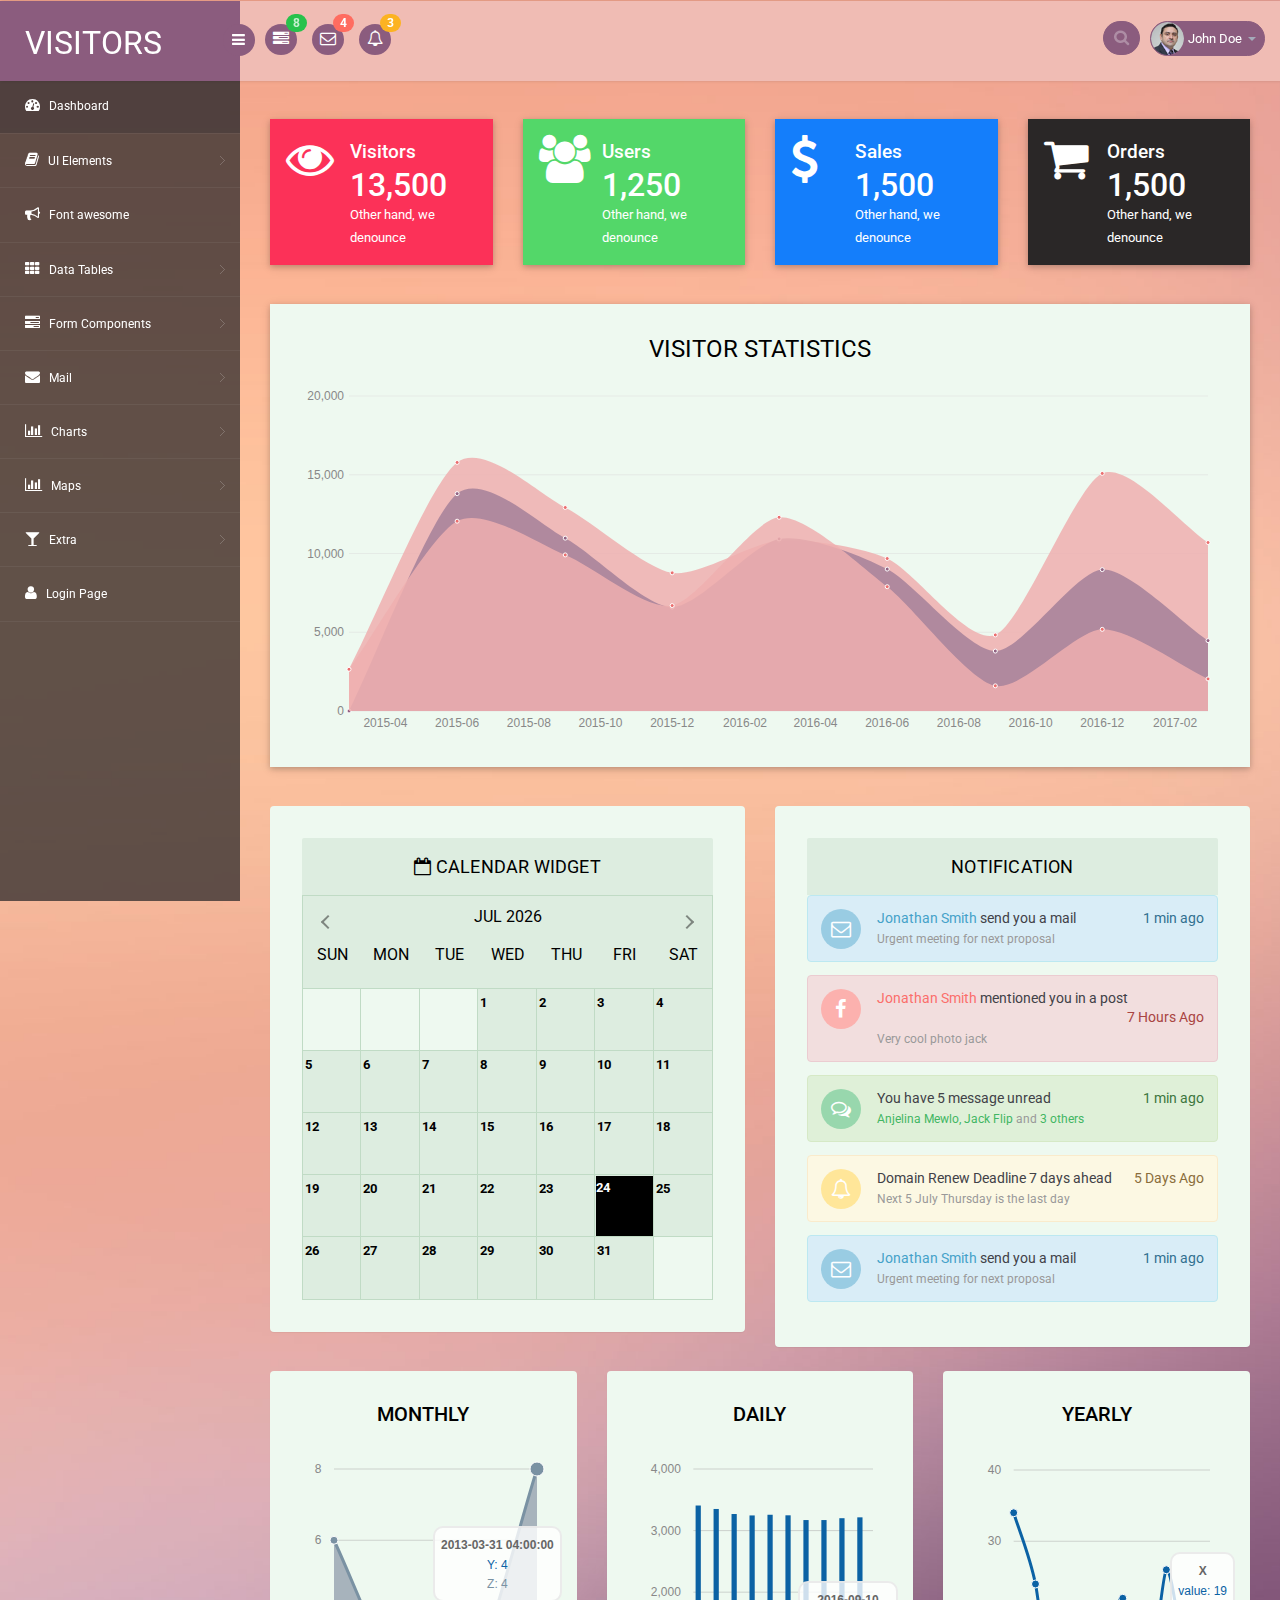
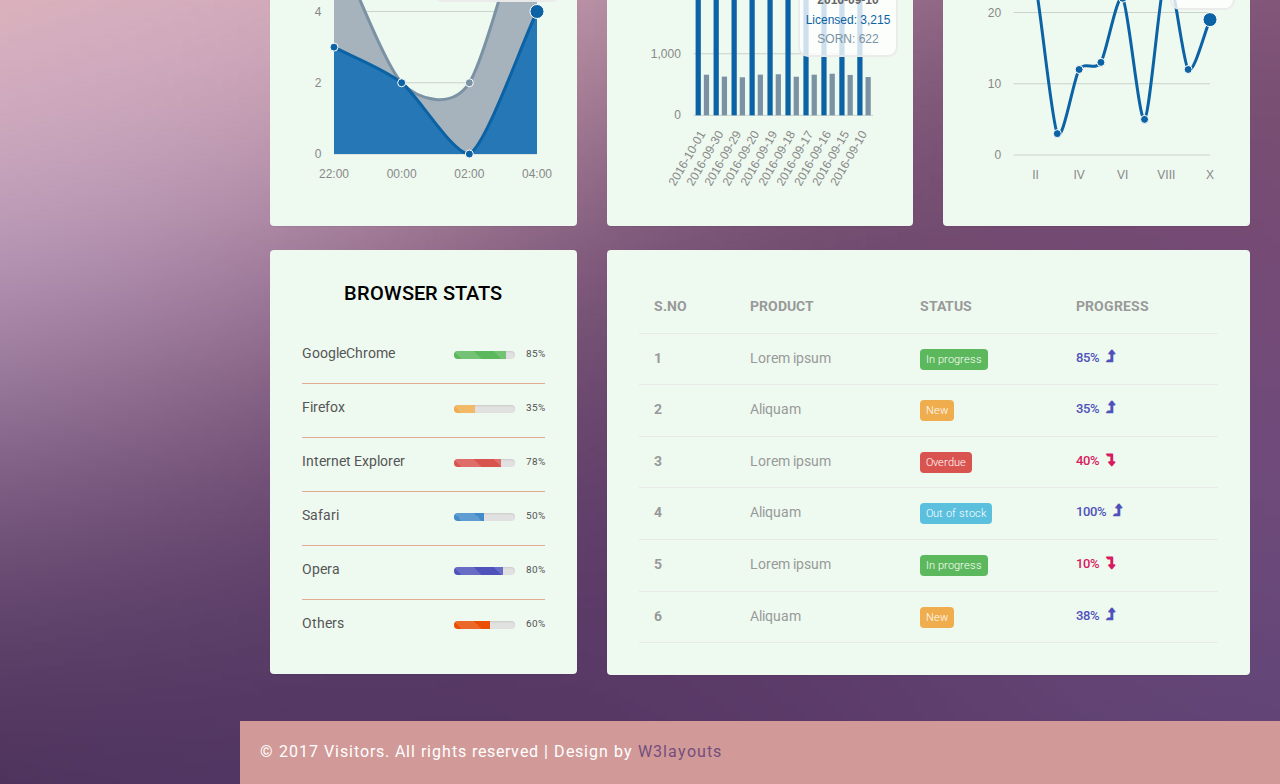
==== index.html @ 4cab76dd "Atualização ponto-de-venda" ====
<!--A Design by W3layouts
Author: W3layout
Author URL: http://w3layouts.com
License: Creative Commons Attribution 3.0 Unported
License URL: http://creativecommons.org/licenses/by/3.0/
-->
<!DOCTYPE html>
<head>
<title>Visitors an Admin Panel Category Bootstrap Responsive Website Template | Home :: w3layouts</title>
<meta name="viewport" content="width=device-width, initial-scale=1">
<meta http-equiv="Content-Type" content="text/html; charset=utf-8" />
<meta name="keywords" content="Visitors Responsive web template, Bootstrap Web Templates, Flat Web Templates, Android Compatible web template, 
Smartphone Compatible web template, free webdesigns for Nokia, Samsung, LG, SonyEricsson, Motorola web design" />
<script type="application/x-javascript"> addEventListener("load", function() { setTimeout(hideURLbar, 0); }, false); function hideURLbar(){ window.scrollTo(0,1); } </script>
<!-- bootstrap-css -->
<link rel="stylesheet" href="css/bootstrap.min.css" >
<!-- //bootstrap-css -->
<!-- Custom CSS -->
<link href="css/style.css" rel='stylesheet' type='text/css' />
<link href="css/style-responsive.css" rel="stylesheet"/>
<!-- font CSS -->
<link href='//fonts.googleapis.com/css?family=Roboto:400,100,100italic,300,300italic,400italic,500,500italic,700,700italic,900,900italic' rel='stylesheet' type='text/css'>
<!-- font-awesome icons -->
<link rel="stylesheet" href="css/font.css" type="text/css"/>
<link href="css/font-awesome.css" rel="stylesheet"> 
<link rel="stylesheet" href="css/morris.css" type="text/css"/>
<!-- calendar -->
<link rel="stylesheet" href="css/monthly.css">
<!-- //calendar -->
<!-- //font-awesome icons -->
<script src="js/jquery2.0.3.min.js"></script>
<script src="js/raphael-min.js"></script>
<script src="js/morris.js"></script>
</head>
<body>
<section id="container">
<!--header start-->
<header class="header fixed-top clearfix">
<!--logo start-->
<div class="brand">
    <a href="index.html" class="logo">
        VISITORS
    </a>
    <div class="sidebar-toggle-box">
        <div class="fa fa-bars"></div>
    </div>
</div>
<!--logo end-->
<div class="nav notify-row" id="top_menu">
    <!--  notification start -->
    <ul class="nav top-menu">
        <!-- settings start -->
        <li class="dropdown">
            <a data-toggle="dropdown" class="dropdown-toggle" href="#">
                <i class="fa fa-tasks"></i>
                <span class="badge bg-success">8</span>
            </a>
            <ul class="dropdown-menu extended tasks-bar">
                <li>
                    <p class="">You have 8 pending tasks</p>
                </li>
                <li>
                    <a href="#">
                        <div class="task-info clearfix">
                            <div class="desc pull-left">
                                <h5>Target Sell</h5>
                                <p>25% , Deadline  12 June’13</p>
                            </div>
                                    <span class="notification-pie-chart pull-right" data-percent="45">
                            <span class="percent"></span>
                            </span>
                        </div>
                    </a>
                </li>
                <li>
                    <a href="#">
                        <div class="task-info clearfix">
                            <div class="desc pull-left">
                                <h5>Product Delivery</h5>
                                <p>45% , Deadline  12 June’13</p>
                            </div>
                                    <span class="notification-pie-chart pull-right" data-percent="78">
                            <span class="percent"></span>
                            </span>
                        </div>
                    </a>
                </li>
                <li>
                    <a href="#">
                        <div class="task-info clearfix">
                            <div class="desc pull-left">
                                <h5>Payment collection</h5>
                                <p>87% , Deadline  12 June’13</p>
                            </div>
                                    <span class="notification-pie-chart pull-right" data-percent="60">
                            <span class="percent"></span>
                            </span>
                        </div>
                    </a>
                </li>
                <li>
                    <a href="#">
                        <div class="task-info clearfix">
                            <div class="desc pull-left">
                                <h5>Target Sell</h5>
                                <p>33% , Deadline  12 June’13</p>
                            </div>
                                    <span class="notification-pie-chart pull-right" data-percent="90">
                            <span class="percent"></span>
                            </span>
                        </div>
                    </a>
                </li>

                <li class="external">
                    <a href="#">See All Tasks</a>
                </li>
            </ul>
        </li>
        <!-- settings end -->
        <!-- inbox dropdown start-->
        <li id="header_inbox_bar" class="dropdown">
            <a data-toggle="dropdown" class="dropdown-toggle" href="#">
                <i class="fa fa-envelope-o"></i>
                <span class="badge bg-important">4</span>
            </a>
            <ul class="dropdown-menu extended inbox">
                <li>
                    <p class="red">You have 4 Mails</p>
                </li>
                <li>
                    <a href="#">
                        <span class="photo"><img alt="avatar" src="images/3.png"></span>
                                <span class="subject">
                                <span class="from">Jonathan Smith</span>
                                <span class="time">Just now</span>
                                </span>
                                <span class="message">
                                    Hello, this is an example msg.
                                </span>
                    </a>
                </li>
                <li>
                    <a href="#">
                        <span class="photo"><img alt="avatar" src="images/1.png"></span>
                                <span class="subject">
                                <span class="from">Jane Doe</span>
                                <span class="time">2 min ago</span>
                                </span>
                                <span class="message">
                                    Nice admin template
                                </span>
                    </a>
                </li>
                <li>
                    <a href="#">
                        <span class="photo"><img alt="avatar" src="images/3.png"></span>
                                <span class="subject">
                                <span class="from">Tasi sam</span>
                                <span class="time">2 days ago</span>
                                </span>
                                <span class="message">
                                    This is an example msg.
                                </span>
                    </a>
                </li>
                <li>
                    <a href="#">
                        <span class="photo"><img alt="avatar" src="images/2.png"></span>
                                <span class="subject">
                                <span class="from">Mr. Perfect</span>
                                <span class="time">2 hour ago</span>
                                </span>
                                <span class="message">
                                    Hi there, its a test
                                </span>
                    </a>
                </li>
                <li>
                    <a href="#">See all messages</a>
                </li>
            </ul>
        </li>
        <!-- inbox dropdown end -->
        <!-- notification dropdown start-->
        <li id="header_notification_bar" class="dropdown">
            <a data-toggle="dropdown" class="dropdown-toggle" href="#">

                <i class="fa fa-bell-o"></i>
                <span class="badge bg-warning">3</span>
            </a>
            <ul class="dropdown-menu extended notification">
                <li>
                    <p>Notifications</p>
                </li>
                <li>
                    <div class="alert alert-info clearfix">
                        <span class="alert-icon"><i class="fa fa-bolt"></i></span>
                        <div class="noti-info">
                            <a href="#"> Server #1 overloaded.</a>
                        </div>
                    </div>
                </li>
                <li>
                    <div class="alert alert-danger clearfix">
                        <span class="alert-icon"><i class="fa fa-bolt"></i></span>
                        <div class="noti-info">
                            <a href="#"> Server #2 overloaded.</a>
                        </div>
                    </div>
                </li>
                <li>
                    <div class="alert alert-success clearfix">
                        <span class="alert-icon"><i class="fa fa-bolt"></i></span>
                        <div class="noti-info">
                            <a href="#"> Server #3 overloaded.</a>
                        </div>
                    </div>
                </li>

            </ul>
        </li>
        <!-- notification dropdown end -->
    </ul>
    <!--  notification end -->
</div>
<div class="top-nav clearfix">
    <!--search & user info start-->
    <ul class="nav pull-right top-menu">
        <li>
            <input type="text" class="form-control search" placeholder=" Search">
        </li>
        <!-- user login dropdown start-->
        <li class="dropdown">
            <a data-toggle="dropdown" class="dropdown-toggle" href="#">
                <img alt="" src="images/2.png">
                <span class="username">John Doe</span>
                <b class="caret"></b>
            </a>
            <ul class="dropdown-menu extended logout">
                <li><a href="#"><i class=" fa fa-suitcase"></i>Profile</a></li>
                <li><a href="#"><i class="fa fa-cog"></i> Settings</a></li>
                <li><a href="login.html"><i class="fa fa-key"></i> Log Out</a></li>
            </ul>
        </li>
        <!-- user login dropdown end -->
       
    </ul>
    <!--search & user info end-->
</div>
</header>
<!--header end-->
<!--sidebar start-->
<aside>
    <div id="sidebar" class="nav-collapse">
        <!-- sidebar menu start-->
        <div class="leftside-navigation">
            <ul class="sidebar-menu" id="nav-accordion">
                <li>
                    <a class="active" href="index.html">
                        <i class="fa fa-dashboard"></i>
                        <span>Dashboard</span>
                    </a>
                </li>
                
                <li class="sub-menu">
                    <a href="javascript:;">
                        <i class="fa fa-book"></i>
                        <span>UI Elements</span>
                    </a>
                    <ul class="sub">
						<li><a href="typography.html">Typography</a></li>
						<li><a href="glyphicon.html">glyphicon</a></li>
                        <li><a href="grids.html">Grids</a></li>
                    </ul>
                </li>
                <li>
                    <a href="fontawesome.html">
                        <i class="fa fa-bullhorn"></i>
                        <span>Font awesome </span>
                    </a>
                </li>
                <li class="sub-menu">
                    <a href="javascript:;">
                        <i class="fa fa-th"></i>
                        <span>Data Tables</span>
                    </a>
                    <ul class="sub">
                        <li><a href="basic_table.html">Basic Table</a></li>
                        <li><a href="responsive_table.html">Responsive Table</a></li>
                    </ul>
                </li>
                <li class="sub-menu">
                    <a href="javascript:;">
                        <i class="fa fa-tasks"></i>
                        <span>Form Components</span>
                    </a>
                    <ul class="sub">
                        <li><a href="form_component.html">Form Elements</a></li>
                        <li><a href="form_validation.html">Form Validation</a></li>
						<li><a href="dropzone.html">Dropzone</a></li>
                    </ul>
                </li>
                <li class="sub-menu">
                    <a href="javascript:;">
                        <i class="fa fa-envelope"></i>
                        <span>Mail </span>
                    </a>
                    <ul class="sub">
                        <li><a href="mail.html">Inbox</a></li>
                        <li><a href="mail_compose.html">Compose Mail</a></li>
                    </ul>
                </li>
                <li class="sub-menu">
                    <a href="javascript:;">
                        <i class=" fa fa-bar-chart-o"></i>
                        <span>Charts</span>
                    </a>
                    <ul class="sub">
                        <li><a href="chartjs.html">Chart js</a></li>
                        <li><a href="flot_chart.html">Flot Charts</a></li>
                    </ul>
                </li>
                <li class="sub-menu">
                    <a href="javascript:;">
                        <i class=" fa fa-bar-chart-o"></i>
                        <span>Maps</span>
                    </a>
                    <ul class="sub">
                        <li><a href="google_map.html">Google Map</a></li>
                        <li><a href="vector_map.html">Vector Map</a></li>
                    </ul>
                </li>
                <li class="sub-menu">
                    <a href="javascript:;">
                        <i class="fa fa-glass"></i>
                        <span>Extra</span>
                    </a>
                    <ul class="sub">
                        <li><a href="gallery.html">Gallery</a></li>
						<li><a href="404.html">404 Error</a></li>
                        <li><a href="registration.html">Registration</a></li>
                    </ul>
                </li>
                <li>
                    <a href="login.html">
                        <i class="fa fa-user"></i>
                        <span>Login Page</span>
                    </a>
                </li>
            </ul>            </div>
        <!-- sidebar menu end-->
    </div>
</aside>
<!--sidebar end-->
<!--main content start-->
<section id="main-content">
	<section class="wrapper">
		<!-- //market-->
		<div class="market-updates">
			<div class="col-md-3 market-update-gd">
				<div class="market-update-block clr-block-2">
					<div class="col-md-4 market-update-right">
						<i class="fa fa-eye"> </i>
					</div>
					 <div class="col-md-8 market-update-left">
					 <h4>Visitors</h4>
					<h3>13,500</h3>
					<p>Other hand, we denounce</p>
				  </div>
				  <div class="clearfix"> </div>
				</div>
			</div>
			<div class="col-md-3 market-update-gd">
				<div class="market-update-block clr-block-1">
					<div class="col-md-4 market-update-right">
						<i class="fa fa-users" ></i>
					</div>
					<div class="col-md-8 market-update-left">
					<h4>Users</h4>
						<h3>1,250</h3>
						<p>Other hand, we denounce</p>
					</div>
				  <div class="clearfix"> </div>
				</div>
			</div>
			<div class="col-md-3 market-update-gd">
				<div class="market-update-block clr-block-3">
					<div class="col-md-4 market-update-right">
						<i class="fa fa-usd"></i>
					</div>
					<div class="col-md-8 market-update-left">
						<h4>Sales</h4>
						<h3>1,500</h3>
						<p>Other hand, we denounce</p>
					</div>
				  <div class="clearfix"> </div>
				</div>
			</div>
			<div class="col-md-3 market-update-gd">
				<div class="market-update-block clr-block-4">
					<div class="col-md-4 market-update-right">
						<i class="fa fa-shopping-cart" aria-hidden="true"></i>
					</div>
					<div class="col-md-8 market-update-left">
						<h4>Orders</h4>
						<h3>1,500</h3>
						<p>Other hand, we denounce</p>
					</div>
				  <div class="clearfix"> </div>
				</div>
			</div>
		   <div class="clearfix"> </div>
		</div>	
		<!-- //market-->
		<div class="row">
			<div class="panel-body">
				<div class="col-md-12 w3ls-graph">
					<!--agileinfo-grap-->
						<div class="agileinfo-grap">
							<div class="agileits-box">
								<header class="agileits-box-header clearfix">
									<h3>Visitor Statistics</h3>
										<div class="toolbar">
											
											
										</div>
								</header>
								<div class="agileits-box-body clearfix">
									<div id="hero-area"></div>
								</div>
							</div>
						</div>
	<!--//agileinfo-grap-->

				</div>
			</div>
		</div>
		<div class="agil-info-calendar">
		<!-- calendar -->
		<div class="col-md-6 agile-calendar">
			<div class="calendar-widget">
                <div class="panel-heading ui-sortable-handle">
					<span class="panel-icon">
                      <i class="fa fa-calendar-o"></i>
                    </span>
                    <span class="panel-title"> Calendar Widget</span>
                </div>
				<!-- grids -->
					<div class="agile-calendar-grid">
						<div class="page">
							
							<div class="w3l-calendar-left">
								<div class="calendar-heading">
									
								</div>
								<div class="monthly" id="mycalendar"></div>
							</div>
							
							<div class="clearfix"> </div>
						</div>
					</div>
			</div>
		</div>
		<!-- //calendar -->
		<div class="col-md-6 w3agile-notifications">
			<div class="notifications">
				<!--notification start-->
				
					<header class="panel-heading">
						Notification 
					</header>
					<div class="notify-w3ls">
						<div class="alert alert-info clearfix">
							<span class="alert-icon"><i class="fa fa-envelope-o"></i></span>
							<div class="notification-info">
								<ul class="clearfix notification-meta">
									<li class="pull-left notification-sender"><span><a href="#">Jonathan Smith</a></span> send you a mail </li>
									<li class="pull-right notification-time">1 min ago</li>
								</ul>
								<p>
									Urgent meeting for next proposal
								</p>
							</div>
						</div>
						<div class="alert alert-danger">
							<span class="alert-icon"><i class="fa fa-facebook"></i></span>
							<div class="notification-info">
								<ul class="clearfix notification-meta">
									<li class="pull-left notification-sender"><span><a href="#">Jonathan Smith</a></span> mentioned you in a post </li>
									<li class="pull-right notification-time">7 Hours Ago</li>
								</ul>
								<p>
									Very cool photo jack
								</p>
							</div>
						</div>
						<div class="alert alert-success ">
							<span class="alert-icon"><i class="fa fa-comments-o"></i></span>
							<div class="notification-info">
								<ul class="clearfix notification-meta">
									<li class="pull-left notification-sender">You have 5 message unread</li>
									<li class="pull-right notification-time">1 min ago</li>
								</ul>
								<p>
									<a href="#">Anjelina Mewlo, Jack Flip</a> and <a href="#">3 others</a>
								</p>
							</div>
						</div>
						<div class="alert alert-warning ">
							<span class="alert-icon"><i class="fa fa-bell-o"></i></span>
							<div class="notification-info">
								<ul class="clearfix notification-meta">
									<li class="pull-left notification-sender">Domain Renew Deadline 7 days ahead</li>
									<li class="pull-right notification-time">5 Days Ago</li>
								</ul>
								<p>
									Next 5 July Thursday is the last day
								</p>
							</div>
						</div>
						<div class="alert alert-info clearfix">
							<span class="alert-icon"><i class="fa fa-envelope-o"></i></span>
							<div class="notification-info">
								<ul class="clearfix notification-meta">
									<li class="pull-left notification-sender"><span><a href="#">Jonathan Smith</a></span> send you a mail </li>
									<li class="pull-right notification-time">1 min ago</li>
								</ul>
								<p>
									Urgent meeting for next proposal
								</p>
							</div>
						</div>
						
					</div>
				
				<!--notification end-->
				</div>
			</div>
			<div class="clearfix"> </div>
		</div>
			<!-- tasks -->
			<div class="agile-last-grids">
				<div class="col-md-4 agile-last-left">
					<div class="agile-last-grid">
						<div class="area-grids-heading">
							<h3>Monthly</h3>
						</div>
						<div id="graph7"></div>
						<script>
						// This crosses a DST boundary in the UK.
						Morris.Area({
						  element: 'graph7',
						  data: [
							{x: '2013-03-30 22:00:00', y: 3, z: 3},
							{x: '2013-03-31 00:00:00', y: 2, z: 0},
							{x: '2013-03-31 02:00:00', y: 0, z: 2},
							{x: '2013-03-31 04:00:00', y: 4, z: 4}
						  ],
						  xkey: 'x',
						  ykeys: ['y', 'z'],
						  labels: ['Y', 'Z']
						});
						</script>

					</div>
				</div>
				<div class="col-md-4 agile-last-left agile-last-middle">
					<div class="agile-last-grid">
						<div class="area-grids-heading">
							<h3>Daily</h3>
						</div>
						<div id="graph8"></div>
						<script>
						/* data stolen from http://howmanyleft.co.uk/vehicle/jaguar_'e'_type */
						var day_data = [
						  {"period": "2016-10-01", "licensed": 3407, "sorned": 660},
						  {"period": "2016-09-30", "licensed": 3351, "sorned": 629},
						  {"period": "2016-09-29", "licensed": 3269, "sorned": 618},
						  {"period": "2016-09-20", "licensed": 3246, "sorned": 661},
						  {"period": "2016-09-19", "licensed": 3257, "sorned": 667},
						  {"period": "2016-09-18", "licensed": 3248, "sorned": 627},
						  {"period": "2016-09-17", "licensed": 3171, "sorned": 660},
						  {"period": "2016-09-16", "licensed": 3171, "sorned": 676},
						  {"period": "2016-09-15", "licensed": 3201, "sorned": 656},
						  {"period": "2016-09-10", "licensed": 3215, "sorned": 622}
						];
						Morris.Bar({
						  element: 'graph8',
						  data: day_data,
						  xkey: 'period',
						  ykeys: ['licensed', 'sorned'],
						  labels: ['Licensed', 'SORN'],
						  xLabelAngle: 60
						});
						</script>
					</div>
				</div>
				<div class="col-md-4 agile-last-left agile-last-right">
					<div class="agile-last-grid">
						<div class="area-grids-heading">
							<h3>Yearly</h3>
						</div>
						<div id="graph9"></div>
						<script>
						var day_data = [
						  {"elapsed": "I", "value": 34},
						  {"elapsed": "II", "value": 24},
						  {"elapsed": "III", "value": 3},
						  {"elapsed": "IV", "value": 12},
						  {"elapsed": "V", "value": 13},
						  {"elapsed": "VI", "value": 22},
						  {"elapsed": "VII", "value": 5},
						  {"elapsed": "VIII", "value": 26},
						  {"elapsed": "IX", "value": 12},
						  {"elapsed": "X", "value": 19}
						];
						Morris.Line({
						  element: 'graph9',
						  data: day_data,
						  xkey: 'elapsed',
						  ykeys: ['value'],
						  labels: ['value'],
						  parseTime: false
						});
						</script>

					</div>
				</div>
				<div class="clearfix"> </div>
			</div>
		<!-- //tasks -->
		<div class="agileits-w3layouts-stats">
					<div class="col-md-4 stats-info widget">
						<div class="stats-info-agileits">
							<div class="stats-title">
								<h4 class="title">Browser Stats</h4>
							</div>
							<div class="stats-body">
								<ul class="list-unstyled">
									<li>GoogleChrome <span class="pull-right">85%</span>  
										<div class="progress progress-striped active progress-right">
											<div class="bar green" style="width:85%;"></div> 
										</div>
									</li>
									<li>Firefox <span class="pull-right">35%</span>  
										<div class="progress progress-striped active progress-right">
											<div class="bar yellow" style="width:35%;"></div>
										</div>
									</li>
									<li>Internet Explorer <span class="pull-right">78%</span>  
										<div class="progress progress-striped active progress-right">
											<div class="bar red" style="width:78%;"></div>
										</div>
									</li>
									<li>Safari <span class="pull-right">50%</span>  
										<div class="progress progress-striped active progress-right">
											<div class="bar blue" style="width:50%;"></div>
										</div>
									</li>
									<li>Opera <span class="pull-right">80%</span>  
										<div class="progress progress-striped active progress-right">
											<div class="bar light-blue" style="width:80%;"></div>
										</div>
									</li>
									<li class="last">Others <span class="pull-right">60%</span>  
										<div class="progress progress-striped active progress-right">
											<div class="bar orange" style="width:60%;"></div>
										</div>
									</li> 
								</ul>
							</div>
						</div>
					</div>
					<div class="col-md-8 stats-info stats-last widget-shadow">
						<div class="stats-last-agile">
							<table class="table stats-table ">
								<thead>
									<tr>
										<th>S.NO</th>
										<th>PRODUCT</th>
										<th>STATUS</th>
										<th>PROGRESS</th>
									</tr>
								</thead>
								<tbody>
									<tr>
										<th scope="row">1</th>
										<td>Lorem ipsum</td>
										<td><span class="label label-success">In progress</span></td>
										<td><h5>85% <i class="fa fa-level-up"></i></h5></td>
									</tr>
									<tr>
										<th scope="row">2</th>
										<td>Aliquam</td>
										<td><span class="label label-warning">New</span></td>
										<td><h5>35% <i class="fa fa-level-up"></i></h5></td>
									</tr>
									<tr>
										<th scope="row">3</th>
										<td>Lorem ipsum</td>
										<td><span class="label label-danger">Overdue</span></td>
										<td><h5 class="down">40% <i class="fa fa-level-down"></i></h5></td>
									</tr>
									<tr>
										<th scope="row">4</th>
										<td>Aliquam</td>
										<td><span class="label label-info">Out of stock</span></td>
										<td><h5>100% <i class="fa fa-level-up"></i></h5></td>
									</tr>
									<tr>
										<th scope="row">5</th>
										<td>Lorem ipsum</td>
										<td><span class="label label-success">In progress</span></td>
										<td><h5 class="down">10% <i class="fa fa-level-down"></i></h5></td>
									</tr>
									<tr>
										<th scope="row">6</th>
										<td>Aliquam</td>
										<td><span class="label label-warning">New</span></td>
										<td><h5>38% <i class="fa fa-level-up"></i></h5></td>
									</tr>
								</tbody>
							</table>
						</div>
					</div>
					<div class="clearfix"> </div>
				</div>
</section>
 <!-- footer -->
		  <div class="footer">
			<div class="wthree-copyright">
			  <p>© 2017 Visitors. All rights reserved | Design by <a href="http://w3layouts.com">W3layouts</a></p>
			</div>
		  </div>
  <!-- / footer -->
</section>
<!--main content end-->
</section>
<script src="js/bootstrap.js"></script>
<script src="js/jquery.dcjqaccordion.2.7.js"></script>
<script src="js/scripts.js"></script>
<script src="js/jquery.slimscroll.js"></script>
<script src="js/jquery.nicescroll.js"></script>
<!--[if lte IE 8]><script language="javascript" type="text/javascript" src="js/flot-chart/excanvas.min.js"></script><![endif]-->
<script src="js/jquery.scrollTo.js"></script>
<!-- morris JavaScript -->	
<script>
	$(document).ready(function() {
		//BOX BUTTON SHOW AND CLOSE
	   jQuery('.small-graph-box').hover(function() {
		  jQuery(this).find('.box-button').fadeIn('fast');
	   }, function() {
		  jQuery(this).find('.box-button').fadeOut('fast');
	   });
	   jQuery('.small-graph-box .box-close').click(function() {
		  jQuery(this).closest('.small-graph-box').fadeOut(200);
		  return false;
	   });
	   
	    //CHARTS
	    function gd(year, day, month) {
			return new Date(year, month - 1, day).getTime();
		}
		
		graphArea2 = Morris.Area({
			element: 'hero-area',
			padding: 10,
        behaveLikeLine: true,
        gridEnabled: false,
        gridLineColor: '#dddddd',
        axes: true,
        resize: true,
        smooth:true,
        pointSize: 0,
        lineWidth: 0,
        fillOpacity:0.85,
			data: [
				{period: '2015 Q1', iphone: 2668, ipad: null, itouch: 2649},
				{period: '2015 Q2', iphone: 15780, ipad: 13799, itouch: 12051},
				{period: '2015 Q3', iphone: 12920, ipad: 10975, itouch: 9910},
				{period: '2015 Q4', iphone: 8770, ipad: 6600, itouch: 6695},
				{period: '2016 Q1', iphone: 10820, ipad: 10924, itouch: 12300},
				{period: '2016 Q2', iphone: 9680, ipad: 9010, itouch: 7891},
				{period: '2016 Q3', iphone: 4830, ipad: 3805, itouch: 1598},
				{period: '2016 Q4', iphone: 15083, ipad: 8977, itouch: 5185},
				{period: '2017 Q1', iphone: 10697, ipad: 4470, itouch: 2038},
			
			],
			lineColors:['#eb6f6f','#926383','#eb6f6f'],
			xkey: 'period',
            redraw: true,
            ykeys: ['iphone', 'ipad', 'itouch'],
            labels: ['All Visitors', 'Returning Visitors', 'Unique Visitors'],
			pointSize: 2,
			hideHover: 'auto',
			resize: true
		});
		
	   
	});
	</script>
<!-- calendar -->
	<script type="text/javascript" src="js/monthly.js"></script>
	<script type="text/javascript">
		$(window).load( function() {

			$('#mycalendar').monthly({
				mode: 'event',
				
			});

			$('#mycalendar2').monthly({
				mode: 'picker',
				target: '#mytarget',
				setWidth: '250px',
				startHidden: true,
				showTrigger: '#mytarget',
				stylePast: true,
				disablePast: true
			});

		switch(window.location.protocol) {
		case 'http:':
		case 'https:':
		// running on a server, should be good.
		break;
		case 'file:':
		alert('Just a heads-up, events will not work when run locally.');
		}

		});
	</script>
	<!-- //calendar -->
</body>
</html>
---- css/style.css ----
/*
Author: W3layout
Author URL: http://w3layouts.com
License: Creative Commons Attribution 3.0 Unported
License URL: http://creativecommons.org/licenses/by/3.0/
*/
h4, h5, h6,
h1, h2, h3 {margin: 0;}
ul, ol {margin: 0;}
p {margin: 0;}

html, body{
	font-family: 'Roboto', sans-serif;
    font-size: 100%;
    overflow-x: hidden;
    background: url(../images/bg.jpg) no-repeat 0px 0px;
	background-size:cover;
}
body a{
	transition: 0.5s all ease;
	-webkit-transition: 0.5s all ease;
	-moz-transition: 0.5s all ease;
	-o-transition: 0.5s all ease;
	-ms-transition: 0.5s all ease;
	text-decoration:none;
}
h1,h2,h3,h4,h5,h6{
	margin:0;			   
}
p{
	margin:0;
}
ul,label{
	margin:0;
	padding:0;
}
body a:hover{
	text-decoration:none;
}
	/*sidebar navigation*/
#sidebar {
    width:240px;
    height:100%;
    position:fixed;
    background:rgba(52, 48, 48, 0.78);
    -webkit-transition:all .3s ease-in-out;
    -moz-transition:all .3s ease-in-out;
    -o-transition:all .3s ease-in-out;
    transition:all .3s ease-in-out;
}
#sidebar ul li {
    position: relative;
}
.leftside-navigation,.right-stat-bar{
    height: 100%;
}
.right-stat-bar ul {
    list-style-type: none;
    padding-left: 0;
}
/*LEFT NAVIGATION ICON*/
.dcjq-icon {
    height:17px;
    width:17px;
    display:inline-block;
    background:url(../images/nav-expand.png) no-repeat top;
    border-radius:3px;
    -moz-border-radius:3px;
    -webkit-border-radius:3px;
    position:absolute;
    right:10px;
}
.active .dcjq-icon {
    background:url(../images/nav-expand.png) no-repeat bottom;
    border-radius:3px;
    -moz-border-radius:3px;
    -webkit-border-radius:3px;
}
.right-side-accordion .dcjq-icon {
    height:17px;
    width:17px;
    display:inline-block;
    background:url(../images/acc-expand.png) no-repeat top;
    border-radius:3px;
    -moz-border-radius:3px;
    -webkit-border-radius:3px;
    position:absolute;
    right:10px;
}
.right-side-accordion .active .dcjq-icon {
    background:url(../images/acc-expand.png) no-repeat bottom;
    border-radius:3px;
    -moz-border-radius:3px;
    -webkit-border-radius: 3px;
}
.right-side-accordion li:nth-child(2) ul li .prog-row {
    border: none;
}
/*---*/
.nav-collapse.collapse {
    display:inline;
}
ul.sidebar-menu,ul.sidebar-menu li ul.sub {
    margin:-2px 0 0;
    padding:0;
}
ul.sidebar-menu {
    padding-top:80px;

}
#sidebar>ul>li>ul.sub {
    display:none;
}
#sidebar .sub-menu>.sub li a {
    padding-left:46px;
}
#sidebar>ul>li.active>ul.sub,#sidebar>ul>li>ul.sub>li>a {
    display:block;
}
ul.sidebar-menu li ul.sub li {
    background:rgba(52, 48, 48, 0);
    margin-bottom:0;
    margin-left:0;
    margin-right:0;
}
ul.sidebar-menu li ul.sub li a {
    font-size:12px;
    padding-top:13px;
    padding-bottom:13px;
    -webkit-transition:all 0.3s ease;
    -moz-transition:all 0.3s ease;
    -o-transition:all 0.3s ease;
    -ms-transition:all 0.3s ease;
    transition:all 0.3s ease;
    color:#fff;
}
ul.sidebar-menu li ul.sub li a:hover,ul.sidebar-menu li ul.sub li.active a {
    color:#fff;
    -webkit-transition:all 0.3s ease;
    -moz-transition:all 0.3s ease;
    -o-transition:all 0.3s ease;
    -ms-transition:all 0.3s ease;
    transition:all 0.3s ease;
    display:block;
    background:rgba(40, 40, 46, 0.28);
}
ul.sidebar-menu li {
    border-bottom:1px solid rgba(255,255,255,0.05);
}
ul.sidebar-menu li.sub-menu {
    line-height:15px;
}
ul.sidebar-menu ul.sub li {
    border-bottom:none;
}
ul.sidebar-menu li a span {
    display:inline-block;
}
ul.sidebar-menu li a {
    color:#fff;
    text-decoration:none;
    display:block;
    padding:18px 0 18px 25px;
    font-size:12px;
    outline:none;
    -webkit-transition:all 0.3s ease;
    -moz-transition:all 0.3s ease;
    -o-transition:all 0.3s ease;
    -ms-transition:all 0.3s ease;
    transition:all 0.3s ease;
}
ul.sidebar-menu li a.active, ul.sidebar-menu li a:hover, ul.sidebar-menu li a:focus {
    background: rgba(40, 40, 46, 0.28);
    color: #fff;
    display: block;
    -webkit-transition: all 0.3s ease;
    -moz-transition: all 0.3s ease;
    -o-transition: all 0.3s ease;
    -ms-transition: all 0.3s ease;
    transition: all 0.3s ease;
}
ul.sidebar-menu li a i {
    font-size:15px;
    padding-right:6px;
}
ul.sidebar-menu li a:hover i,ul.sidebar-menu li a:focus i {
    color:#fff;
}
ul.sidebar-menu li a.active i {
    color:#fff;
}
.mail-info,.mail-info:hover {
    margin:-3px 6px 0 0;
    font-size: 11px;
}
/*main content*/
#main-content {
    margin-left:240px;
    -webkit-transition:all .3s ease-in-out;
    -moz-transition:all .3s ease-in-out;
    -o-transition:all .3s ease-in-out;
    transition:all .3s ease-in-out;
}
.footer {
    background: #d19a98;
    padding: 20px;
}
.footer p {
    color: #fff;
    letter-spacing: 1px;
}
.footer p a {
    color: #744e7d;
}
.footer p a:hover {
    color: #fff;
}
.header {
    left:0;
    right:0;
    z-index:1002;
    background:rgb(240, 188, 180);
    -webkit-transition:all .3s ease-in-out;
    -moz-transition:all .3s ease-in-out;
    -o-transition:all .3s ease-in-out;
    transition:all .3s ease-in-out;
}
.merge-header {
    margin-right:240px;
}
.fixed-top {
    position:fixed;
    box-shadow:1px 0 3px rgba(0,0,0,.15);
}
.wrapper {
    display:inline-block;
    margin-top:80px;
    padding:15px;
    width:100%;
}
.brand {
    background:#8b5c7e;
    float:left;
    width:240px;
    height:80px;
    position:relative;
}
a.logo {
    font-size:32px;
    color:#fff;
    float:left;
    margin:20px 0 0 25px;
    text-transform:uppercase;
}
a.logo:hover,a.logo:focus {
    text-decoration:none;
    outline:none;
}
a.logo span {
    color: #FF6C60;
}
/*notification*/
#top_menu .nav>li,ul.top-menu>li {
    float:left;
}
.notify-row {
    float:left;
    margin-top:23px;
    margin-left:25px;
}
ul.top-menu {
    margin-right:15px;
    margin-top: 0;
}
ul.top-menu > li > a {
    color: #fff;
    font-size: 16px;
    background: #8b5c7e;
    padding: 4px 8px;
    margin-right: 15px;
    border-radius: 50%;
    -webkit-border-radius: 50%;
    padding-right: 8px !important;
}
ul.top-menu>li>a:hover,ul.top-menu>li>a:focus {
    background:#fa9fa4;
    text-decoration:none;
    color:#fff !important;
    padding-right:8px !important;
}
.nav .open>a, .nav .open>a:focus, .nav .open>a:hover {
     background:#fa9fa4 !important;
    color:#fff !important;
}
.notify-row .badge {
    position:absolute;
    right:-10px;
    top:-10px;
    z-index:100;
}
.dropdown-menu.extended {
    max-width:320px !important;
    min-width:160px !important;
    top:42px;
    width:300px !important;
    padding:0 10px;
    box-shadow:0 0px 5px rgba(0,0,0,0.1) !important;
    border-radius:5px;
    -webkit-border-radius:5px;
    background:#fff;
    border:none;
    left:-10px;
}
.notify-row .notification span.label {
    display:inline-block;
    height:21px;
    padding:5px;
    width:22px;
    font-size:12px;
    margin-right:10px;
}
.dropdown-menu.extended .alert-icon,.noti-info {
    float:left;
}
.noti-info {
    padding-left:10px;
    padding-top:6px;
    color:#414147;
}
.dropdown-menu.extended .alert {
    margin-bottom:10px;
}
.dropdown-menu.extended .alert-icon {
    border-radius:100%;
    display:inline-block;
    height:35px;
    width:35px;
}
.dropdown-menu.extended .alert-icon i {
    font-size:16px;
    width:35px;
    line-height:35px;
    height:35px;
}
.dropdown-menu.extended.inbox li a,.dropdown-menu.extended.tasks-bar li a {
    background:#f1f2f7;
    border-radius:5px;
    -webkit-border-radius:5px;
    padding:10px;
    margin-bottom:10px;
    float:left;
    width:100%;
}
.dropdown-menu.extended li p {
    margin:0;
    padding:10px 0;
    border-radius:0px;
    -webkit-border-radius:0px;
}
.dropdown-menu.extended li a {
    font-size:12px;
    list-style:none;
}
.dropdown-menu.extended.logout {
    padding:10px;
}
.dropdown-menu.extended.logout li a {
    padding:10px;
}
.dropdown-menu.extended li a:hover {
    color:#32323a;
}
.dropdown-menu.tasks-bar .task-info .desc {
    font-size:13px;
    font-weight:normal;
    float:left;
    width:80%;
}
.dropdown-menu.tasks-bar .task-info .desc h5 {
    color:#32323a;
    text-transform:uppercase;
    font-size:12px;
    font-weight:600;
    margin-bottom:5px;
    margin-top:0;
}
.dropdown-menu.tasks-bar .task-info .desc p {
    padding-top:0;
    color:#8f8f9b;
    font-weight:300;
}
.dropdown-menu.tasks-bar .task-info .percent {
    width:20%;
    float:right;
    font-size:13px;
    font-weight:600;
    padding-left:10px;
    line-height:normal;
}
.dropdown-menu.tasks-bar .progress {
    background:#fff;
}
.dropdown-menu.extended .progress {
    margin-bottom:0 !important;
    height:10px;
}
.dropdown-menu.inbox li a .photo img {
    border-radius:2px 2px 2px 2px;
    -webkit-border-radius:2px 2px 2px 2px;
    float:left;
    height:40px;
    margin-right:10px;
    width:40px;
}
.dropdown-menu.inbox li a .subject {
    display:block;
}
.dropdown-menu.inbox li a .subject .from {
    font-size:12px;
    font-weight:600;
}
.dropdown-menu.inbox li a .subject .time {
    font-size:11px;
    font-style:italic;
    font-weight:bold;
    position:absolute;
    right:20px;
}
.dropdown-menu.inbox li a .message {
    display:block !important;
    font-size:11px;
}
.top-nav {
    margin-top:20px;
}
.top-nav img {
    border-radius:50%;
    -webkit-border-radius:50%;
    width:33px;
}
.top-nav .icon-user i {
    height: 33px;
    width:33px;
    line-height: 33px;
    display: inline-block;
    font-size: 1.7em;
    padding-left: 10px;
}
.top-nav .icon-user .username {
    color: #555555;
    font-size: 13px;
    position: relative;
    top: -5px;
}
.top-nav .icon-user .caret {
    position: relative;
    top: -4px;
}
.top-nav ul.top-menu>li .dropdown-menu.logout {
    width:170px !important;
}
.top-nav li.dropdown .dropdown-menu {
    float:right;
    right:0;
    left:auto;
}
.dropdown-menu.extended.logout>li {
    float:left;
    width:100%;
}
.log-arrow-up {
    background:url("../images/top-arrow.png") no-repeat;
    width:18px;
    height:10px;
    margin-top:-20px;
    float:right;
    margin-right:15px;
}
.dropdown-menu.extended.logout>li>a {
    border-bottom:none !important;
}
.full-width .dropdown-menu.extended.logout>li>a:hover {
    background:#F1F2F7 !important;
    color:#32323a !important;
}
.dropdown-menu.extended.logout>li>a:hover {
    background:#F1F2F7 !important;
    border-radius:5px;
}
.dropdown-menu.extended.logout>li>a:hover i {
    color:#ffa2a2;
}
.dropdown-menu.extended.logout>li>a i {
    font-size:17px;
}
.dropdown-menu.extended.logout>li>a>i {
    padding-right:10px;
}
.top-nav .username {
    font-size:13px;
    color:#fff;
}
.top-nav ul.top-menu>li>a {
    border-radius: 100px;
    -webkit-border-radius: 100px;
    padding: 0px;
    background: none;
    margin-right: 0;
    border: 1px solid #8b5c7e;
    background: #8b5c7e;
}
.top-nav ul.top-menu>li.language>a {
    margin-top:-2px;
    padding:4px 12px;
    line-height:20px;
}
.top-nav ul.top-menu>li.language>a img {
    border-radius:0;
    -webkit-border-radius:0;
    width:18px;
}
.top-nav ul.top-menu>li.language ul.dropdown-menu li img {
    border-radius:0;
    -webkit-border-radius:0;
    width:18px;
}
.top-nav ul.top-menu>li {
    margin-left:10px;
}
.top-nav ul.top-menu>li>a:hover,.top-nav ul.top-menu>li>a:focus {
    border:1px solid #fa9fa4;
    background:#fa9fa4 !important;
    border-radius:100px;
    -webkit-border-radius:100px;
}
.top-nav .dropdown-menu.extended.logout {
    top:50px;
}
.top-nav .nav .caret {
    border-bottom-color:#A4AABA;
    border-top-color:#A4AABA;
}
.top-nav ul.top-menu>li>a:hover .caret {
    border-bottom-color:#000;
    border-top-color: #000;
}
/*form*/
.position-center {
    width:62%;
    margin: 0 auto;
}
/*----*/
.notify-arrow {
    background:url("../images/top-arrow.png") no-repeat;
    width:18px;
    height:10px;
    margin-top:0;
    opacity:0;
    position:absolute;
    left:16px;
    top:-20px;
    transition:all 0.25s ease 0s;
    z-index:10;
    margin-top:10px;
    opacity: 1;
}
/*search*/
.search {
    width: 20px;
    -webkit-transition: all .3s ease;
    -moz-transition: all .3s ease;
    -ms-transition: all .3s ease;
    -o-transition: all .3s ease;
    transition: all .3s ease;
    border: 1px solid #8b5c7e;
    box-shadow: none;
    background: #8b5c7e url(../images/search-icon.png) no-repeat 10px 8px;
    padding: 0 5px 0 30px;
    color: #fff;
    border-radius: 100px;
    -webkit-border-radius: 100px;
	cursor:pointer;
}
.search:focus {
    width:180px;
    border:1px solid #8b5c7e;
    box-shadow:none;
    -webkit-transition:all .3s ease;
    -moz-transition:all .3s ease;
    -ms-transition:all .3s ease;
    -o-transition:all .3s ease;
    transition:all .3s ease;
    color:#c8c8c8;
    font-weight: 300;
}
.todo-search:focus{
    width:100% !important;
}
/*--sidebar toggle---*/
.sidebar-toggle-box {
    float:left;
    margin-top:23px;
    margin-left:-15px;
    background:#8b5c7e;
    border-radius:50%;
    -webkit-border-radius:50%;
    width:32px;
    height:32px;
    position:absolute;
    right:-15px;
}
.sidebar-toggle-box .fa-bars {
    cursor:pointer;
    display:inline-block;
    font-size:15px;
    padding:8px 8px 8px 9px;
    color:#fff;
}
.sidebar-toggle-box:hover {
    background:#fa9fa4;
}
.hide-left-bar {
    margin-left:-240px !important;
    -webkit-transition:all .3s ease-in-out;
    -moz-transition:all .3s ease-in-out;
    -o-transition:all .3s ease-in-out;
    transition:all .3s ease-in-out;
}
.open-right-bar {
    right:0px !important;
    -webkit-transition:all .3s ease-in-out;
    -moz-transition:all .3s ease-in-out;
    -o-transition:all .3s ease-in-out;
    transition:all .3s ease-in-out;
}
.merge-left {
    margin-left:0px !important;
}
.hide-right-bar {
    margin-right:-240px !important;
    -webkit-transition:all .3s ease-in-out;
    -moz-transition:all .3s ease-in-out;
    -o-transition:all .3s ease-in-out;
    transition:all .3s ease-in-out;
}
.toggle-right-box {
    float:left;
    background:#f6f6f6;
    border-radius:50%;
    -webkit-border-radius:50%;
    width:35px;
    height:35px;
}
.toggle-right-box:hover {
    background:#ffa2a2;
}
.toggle-right-box:hover .fa-bars {
    color:rgba(0,0,0,0.3);
}
.toggle-right-box .fa-bars {
    cursor:pointer;
    display:inline-block;
    font-size:15px;
    padding:10px;
    color: #bfbfc1;
}
/*--market--*/
.market-update-block {
    padding: 2em 2em;
    background: #999;
}
.market-update-block h3 {
    color: #fff;
    font-size: 2em;
}
.market-update-block h4 {
	font-size: 1.2em;
    color: #fff;
    margin: 0.3em 0em;
}
.market-update-block p {
    color: #fff;
    font-size: 0.8em;
    line-height: 1.8em;
}
.market-update-block.clr-block-1 {
    background: #53d769;
    box-shadow: 0 2px 5px 0 rgba(0, 0, 0, 0.16), 0 2px 10px 0 rgba(0, 0, 0, 0.12);
    transition: 0.5s all;
  -webkit-transition: 0.5s all;
  -moz-transition: 0.5s all;
  -o-transition: 0.5s all;
}
.market-update-block.clr-block-2 {
    background:#fc3158;
    box-shadow: 0 2px 5px 0 rgba(0, 0, 0, 0.16), 0 2px 10px 0 rgba(0, 0, 0, 0.12);
    transition: 0.5s all;
  -webkit-transition: 0.5s all;
  -moz-transition: 0.5s all;
  -o-transition: 0.5s all;
}
.market-update-block.clr-block-3 {
    background:#147efb;
    box-shadow: 0 2px 5px 0 rgba(0, 0, 0, 0.16), 0 2px 10px 0 rgba(0, 0, 0, 0.12);
    transition: 0.5s all;
  -webkit-transition: 0.5s all;
  -moz-transition: 0.5s all;
  -o-transition: 0.5s all;
}
.market-update-block.clr-block-4 {
    background:#2a2727;
    box-shadow: 0 2px 5px 0 rgba(0, 0, 0, 0.16), 0 2px 10px 0 rgba(0, 0, 0, 0.12);
    transition: 0.5s all;
  -webkit-transition: 0.5s all;
  -moz-transition: 0.5s all;
  -o-transition: 0.5s all;
}
.market-update-block.clr-block-1:hover {
    background: #8b5c7e;
   transition: 0.5s all;
  -webkit-transition: 0.5s all;
  -moz-transition: 0.5s all;
  -o-transition: 0.5s all;
}
.market-update-block.clr-block-2:hover {
    background: #8b5c7e;
   transition: 0.5s all;
  -webkit-transition: 0.5s all;
  -moz-transition: 0.5s all;
  -o-transition: 0.5s all;
}
.market-update-block.clr-block-3:hover {
    background:#8b5c7e;
    transition: 0.5s all;
  -webkit-transition: 0.5s all;
  -moz-transition: 0.5s all;
  -o-transition: 0.5s all;
}
.market-update-block.clr-block-4:hover {
    background:#8b5c7e;
    transition: 0.5s all;
  -webkit-transition: 0.5s all;
  -moz-transition: 0.5s all;
  -o-transition: 0.5s all;
}
.market-update-right i.fa.fa-users {
    font-size: 3em;
    color:#fff;
   text-align: left;
}
.market-update-right i.fa.fa-eye {
     font-size: 3em;
    color:#fff;
   text-align: left;
}
.market-update-right i.fa.fa-usd {
     font-size:3em;
    color:#fff;
    text-align: left;
}
.market-update-right i.fa.fa-shopping-cart{
     font-size:3em;
    color:#fff;
    text-align: left;
}
.market-update-left {
    padding: 0px;
}
.market-update-right {
    padding-left: 0;
}
.market-updates {
    margin: 1.5em 0;
}
/*--market--*/
.panel-heading {
    position: relative;
    height: 57px;
    line-height: 57px;
    letter-spacing: 0.2px;
    color: #000;
    font-size: 18px;
    font-weight: 400;
    padding: 0 16px;
    background:#ddede0;
   border-top-right-radius: 2px;
   border-top-left-radius: 2px; 
    text-transform: uppercase;
    text-align: center;
}
.panel {
    border: none ! important;
}
.agileinfo-grap {
    padding: 2em;
    background:rgb(238, 249, 240);
	box-shadow: 0 2px 5px 0 rgba(0, 0, 0, 0.16), 0 2px 10px 0 rgba(0, 0, 0, 0.12);
}
header.agileits-box-header.clearfix h3 {
    font-size: 24px;
    font-weight: 400;
    text-transform: uppercase;
    color:#000;
    text-align: center;
    margin-bottom: 1em;
}
.calendar-widget {
    background-color: #eef9f0;
    border-radius: 4px;
    -webkit-box-shadow: 0 1px 1px rgba(0,0,0,.05);
    box-shadow: 0 1px 1px rgba(0,0,0,.05);
	padding: 2em;
}
span.panel-title{
	color:#000000;
	 font-size: 18px;
}

.agile-calendar-grid {
    border: 1px solid #c0dbc5;
}
.alert-info .alert-icon {
    background-color: #99cce3;
}
.alert-danger .alert-icon {
    background-color: #fcb1ae;
}
.alert-success .alert-icon {
    background-color: #98d7ad;
}
.alert-warning .alert-icon {
    background-color: #ffe699;
}
.alert-icon i {
    width: 40px;
    height: 40px;
    display: block;
    text-align: center;
    line-height: 40px;
    font-size: 20px;
    color: #fff;
}
.alert-icon {
    width: 40px;
    height: 40px;
    display: inline-block;
    -webkit-border-radius: 100%;
    -moz-border-radius: 100%;
    border-radius: 100%;
}
.notification-sender {
    color: #414147;
}
.alert-success .notification-info a {
    color: #42b663;
}
.notification-info p {
    margin: 0px;
    color: #999;
    font-size: 12px;
}
.notification-meta {
    margin-bottom: 3px;
    padding-left: 0;
    list-style: none;
}
.notification-info {
    margin-left: 56px;
    margin-top: -40px;
}
.notifications{
	background-color: #eef9f0;
    border-radius: 4px;
    -webkit-box-shadow: 0 1px 1px rgba(0,0,0,.05);
    box-shadow: 0 1px 1px rgba(0,0,0,.05);
    padding: 2em;
}
.alert-danger .notification-info a {
    color: #fb6f6b;
}
.alert-info .notification-info a {
    color: #45a2c9;
}
.alert {
    padding: 16.8px !important;
}
/*-- graphs --*/
.area-grids{
    border: 10px solid #d8d8d8;
    background: #FFF;
    padding: 1em;
}
.charts-right {
    padding-left: 0;
}
.chart-left {
    padding-right: 0;
}
.agile-bottom-right {
    padding-left: 0;
}
.agile-bottom-left {
    padding-right: 0;
}
#graph {
  width: 100%;
  margin: 20px auto 0 auto;
}
pre {
  height: 250px;
  overflow: auto;
}

div#graph1,div#graph4,div#graph5,div#graph6,div#graph7,div#graph8,div#graph9 {
    width: 100% !important;
    z-index: 1;
}
.agile-Updating-grids, .agile-bottom-grid, .agile-last-grid {
    background: #eef9f0;
    padding: 2em;
	border-radius: 4px;
    -webkit-box-shadow: 0 1px 1px rgba(0,0,0,.05);
    box-shadow: 0 1px 1px rgba(0,0,0,.05);
}
.agile-bottom-grids {
    margin: 2em 0;
}
.agil-info-calendar {
    margin: 1.5em 0;
}
.area-grids-heading h3 {
    font-size: 20px;
    color: #000;
    text-align: center;
    margin-bottom: 1em;
    text-transform: uppercase;
}
/*-- graphs --*/
/*--statistics--*/
.stats-info ul li {
    margin-bottom: 1em;
    border-bottom:1px solid #e1ab91;
    padding-bottom: 18px;
    font-size: 0.9em;
    color: #555;
}
.table>thead>tr>th {
    border-bottom: 1px solid #e1ab91 ! important;
}
.table>tbody>tr>td, .table>tbody>tr>th, .table>tfoot>tr>td, .table>tfoot>tr>th, .table>thead>tr>td, .table>thead>tr>th {
    border-bottom: 1px solid #e9e9e9 ! important;
}
.progress.progress-right {
    width: 25%;
    float: right;
    height: 8px;
    margin-bottom: 0;
}
.stats-info ul li.last {
    border-bottom: none;
    padding-bottom: 0;
    margin-bottom: 0.5em;
}
.stats-info span.pull-right {
    font-size: 0.7em;
    margin-left: 11px;
    line-height: 2em;
}
.table.stats-table {
    margin-bottom: 0;
}
.stats-table span.label{
    font-weight: 500;
}
.stats-table h5 {
    color: #4F52BA;
    font-size: 0.9em;
}
.stats-table h5.down {
    color: #D81B60;
}
.stats-table h5 i.fa {
    font-size: 1.2em;
    font-weight: 800;
    margin-left: 3px;
}
.stats-table thead tr th {
    color: #8b5c7e;
}
.stats-table td {
    font-size: 0.9em;
    color: #555;
    padding: 11px !important;
}
/*--//statistics--*/
/*--Progress bars--*/
.progress {
    height: 10px;
    margin: 7px 0;
    overflow: hidden;
    background: #e1e1e1;
    z-index: 1;
    cursor: pointer;
}
.task-info .percentage{
	float:right;
	height:inherit;
	line-height:inherit;
}
.task-desc{
	font-size:12px;
}
.wrapper-dropdown-3 .dropdown li a:hover span.task-desc {
	color:#65cea7;
}
.progress .bar {
		z-index: 2;
		height:15px; 
		font-size: 12px;
		color: white;
		text-align: center;
		float:left;
		-webkit-box-sizing: content-box;
		-moz-box-sizing: content-box;
		-ms-box-sizing: content-box;
		box-sizing: content-box;
		-webkit-transition: width 0.6s ease;
		  -moz-transition: width 0.6s ease;
		  -o-transition: width 0.6s ease;
		  transition: width 0.6s ease;
	}
.progress-striped .yellow{
	background:#f0ad4e;
} 
.progress-striped .green{
	background:#5cb85c;
} 
.progress-striped .light-blue{
	background:#4F52BA;
} 
.progress-striped .red{
	background:#d9534f;
} 
.progress-striped .blue{
	background:#428bca;
} 
.progress-striped .orange {
	background:#e94e02;
}
.progress-striped .bar {
  background-image: -webkit-gradient(linear, 0 100%, 100% 0, color-stop(0.25, rgba(255, 255, 255, 0.15)), color-stop(0.25, transparent), color-stop(0.5, transparent), color-stop(0.5, rgba(255, 255, 255, 0.15)), color-stop(0.75, rgba(255, 255, 255, 0.15)), color-stop(0.75, transparent), to(transparent));
  background-image: -webkit-linear-gradient(45deg, rgba(255, 255, 255, 0.15) 25%, transparent 25%, transparent 50%, rgba(255, 255, 255, 0.15) 50%, rgba(255, 255, 255, 0.15) 75%, transparent 75%, transparent);
  background-image: -moz-linear-gradient(45deg, rgba(255, 255, 255, 0.15) 25%, transparent 25%, transparent 50%, rgba(255, 255, 255, 0.15) 50%, rgba(255, 255, 255, 0.15) 75%, transparent 75%, transparent);
  background-image: -o-linear-gradient(45deg, rgba(255, 255, 255, 0.15) 25%, transparent 25%, transparent 50%, rgba(255, 255, 255, 0.15) 50%, rgba(255, 255, 255, 0.15) 75%, transparent 75%, transparent);
  background-image: linear-gradient(45deg, rgba(255, 255, 255, 0.15) 25%, transparent 25%, transparent 50%, rgba(255, 255, 255, 0.15) 50%, rgba(255, 255, 255, 0.15) 75%, transparent 75%, transparent);
  -webkit-background-size: 40px 40px;
  -moz-background-size: 40px 40px;
  -o-background-size: 40px 40px;
  background-size: 40px 40px;
}
.progress.active .bar {
  -webkit-animation: progress-bar-stripes 2s linear infinite;
  -moz-animation: progress-bar-stripes 2s linear infinite;
  -ms-animation: progress-bar-stripes 2s linear infinite;
  -o-animation: progress-bar-stripes 2s linear infinite;
  animation: progress-bar-stripes 2s linear infinite;
}
@-webkit-keyframes progress-bar-stripes {
  from {
    background-position: 40px 0;
  }
  to {
    background-position: 0 0;
  }
}
@-moz-keyframes progress-bar-stripes {
  from {
    background-position: 40px 0;
  }
  to {
    background-position: 0 0;
  }
}
@-ms-keyframes progress-bar-stripes {
  from {
    background-position: 40px 0;
  }
  to {
    background-position: 0 0;
  }
}
@-o-keyframes progress-bar-stripes {
  from {
    background-position: 0 0;
  }
  to {
    background-position: 40px 0;
  }
}
@keyframes progress-bar-stripes {
  from {
    background-position: 40px 0;
  }
  to {
    background-position: 0 0;
  }
}
/*--Progress bars--*/
.stats-info-agileits {
    background: #eef9f0;
    padding: 2em;
    border-radius: 4px;
    -webkit-box-shadow: 0 1px 1px rgba(0,0,0,.05);
    box-shadow: 0 1px 1px rgba(0,0,0,.05);
}
.agileits-w3layouts-stats {
    margin: 1.5em 0;
}
h4.title {
    font-size: 20px;
    color: #000;
    text-align: center;
    margin-bottom: 2em;
    text-transform: uppercase;
}
.stats-last-agile {
    background: #eef9f0;
    padding: 2em;
    border-radius: 4px;
    -webkit-box-shadow: 0 1px 1px rgba(0,0,0,.05);
    box-shadow: 0 1px 1px rgba(0,0,0,.05);
}
.w3-agile-google_map{
    background: #eef9f0;
    padding: 2em;
    border-radius: 4px;
    -webkit-box-shadow: 0 1px 1px rgba(0,0,0,.05);
    box-shadow: 0 1px 1px rgba(0,0,0,.05);
}
.w3-agile-map-left iframe{
		width:100%;
		min-height:450px;
		border: 15px solid #ffffff;
		outline:none;
}
.w3-agile-map-right iframe{
		width:100%;
		min-height:450px;
		border: 15px solid #ffffff;
		outline:none;
}
/*button*/
.btn-row {
    margin-bottom: 10px;
}
.typo-agile {
    background: #eef9f0;
    padding: 2em;
    border-radius: 4px;
    -webkit-box-shadow: 0 1px 1px rgba(0,0,0,.05);
    box-shadow: 0 1px 1px rgba(0,0,0,.05);
}
/*-- icons --*/
.codes a {
    color: #999;
}
.icon-box {
    padding: 8px 15px;
   background: rgb(218, 223, 219);
    margin: 1em 0 1em 0;
    border: 5px solid #eef9f0;
    text-align: left;
    -moz-box-sizing: border-box;
    -webkit-box-sizing: border-box;
    box-sizing: border-box;
    font-size: 13px;
    transition: 0.5s all;
    -webkit-transition: 0.5s all;
    -o-transition: 0.5s all;
    -ms-transition: 0.5s all;
    -moz-transition: 0.5s all;
    cursor: pointer;
} 
.icon-box:hover {
    background: #000;
	transition:0.5s all;
	-webkit-transition:0.5s all;
	-o-transition:0.5s all;
	-ms-transition:0.5s all;
	-moz-transition:0.5s all;
}
.icon-box:hover i.fa {
	color:#fff !important;
}
.icon-box:hover a.agile-icon {
	color:#fff !important;
}
.codes .bs-glyphicons li {
    float: left;
    width: 12.5%;
    height: 115px;
    padding: 10px; 
    line-height: 1.4;
    text-align: center;  
    font-size: 12px;
    list-style-type: none;	
}
.codes .bs-glyphicons .glyphicon {
    margin-top: 5px;
    margin-bottom: 10px;
    font-size: 24px;
}
.codes .glyphicon {
    position: relative;
    top: 1px;
    display: inline-block;
    font-family: 'Glyphicons Halflings';
    font-style: normal;
    font-weight: 400;
    line-height: 1;
    -webkit-font-smoothing: antialiased;
    -moz-osx-font-smoothing: grayscale;
	color: #777;
} 
.codes .bs-glyphicons .glyphicon-class {
    display: block;
    text-align: center;
    word-wrap: break-word;
}
h3.icon-subheading {
    font-size: 28px;
    color: #b64d99 !important;
    margin: 30px 0 15px;
    letter-spacing: 2px;
    border: none;
    display: block;
}
h3.agileits-icons-title {
    text-align: center;
    font-size: 33px;
    color: #222222;
    font-weight: 600;
    letter-spacing: 2px;
}
.icons a {
    color: #000000;
}
.icon-box i {
    margin-right: 10px !important;
    font-size: 20px !important;
    color: #000000!important;
}
.bs-glyphicons li {
    float: left;
    width: 18%;
    height: 115px;
    padding: 10px;
    line-height: 1.4;
    text-align: center;
    font-size: 12px;
    list-style-type: none;
    background:rgba(149, 149, 149, 0.18);
    margin: 1%;
}
.bs-glyphicons .glyphicon {
    margin-top: 5px;
    margin-bottom: 10px;
    font-size: 24px;
	color: #282a2b;
}
.glyphicon {
    position: relative;
    top: 1px;
    display: inline-block;
    font-family: 'Glyphicons Halflings';
    font-style: normal;
    font-weight: 400;
    line-height: 1;
    -webkit-font-smoothing: antialiased;
    -moz-osx-font-smoothing: grayscale;
	color: #777;
} 
.bs-glyphicons .glyphicon-class {
    display: block;
    text-align: center;
    word-wrap: break-word;
}
@media (max-width:1080px){
.icon-box {
    width: 33.33%;
}
}
@media (max-width:991px){
	h3.agileits-icons-title {
		font-size: 28px;
	}
	h3.icon-subheading {
		font-size: 22px;
	}
}
@media (max-width:768px){
	h3.agileits-icons-title {
		font-size: 28px;
	}
	h3.icon-subheading {
		font-size: 25px;
	}
	.row {
		margin-right: 0;
		margin-left: 0;
	}
	.icon-box {
    margin: 0;
    width: 100%;
}
}
@media (max-width: 640px){
	.icon-box {
		float: left;
		width: 50%;
	}
}
@media (max-width: 480px){
	.bs-glyphicons li {
		width: 31%;
	}
}
@media (max-width: 414px){
	h3.agileits-icons-title {
		font-size: 23px;
	}
	h3.icon-subheading {
		font-size: 18px;
	}
	.bs-glyphicons li {
		width: 31.33%;
	}
}
@media (max-width: 384px){
	.icon-box {
		float: none;
		width: 100%;
	}
}
/*-- //icons --*/
.w3_wthree_agileits_icons.main-grid-border {
    padding: 5em 0;
}
/*--Typography--*/
.well {
    font-weight: 300;
    font-size: 14px;
}
.list-group-item {
    font-weight: 300;
    font-size: 14px;
}
li.list-group-item1 {
    font-size: 14px;
    font-weight: 300;
}
.typo p {
    margin: 0;
    font-size: 14px;
    font-weight: 300;
}
.show-grid [class^=col-] {
    background: #fff;
	text-align: center;
	margin-bottom: 10px;
	line-height: 2em;
	border: 10px solid #f0f0f0;
}
.show-grid [class*="col-"]:hover {
	background: #e0e0e0;
}
.grid_3{
	margin-bottom:2em;
}
.xs h3, h3.m_1{
	color:#000;
	font-size:1.7em;
	font-weight:300;
	margin-bottom: 1em;
}
.grid_3 p{
	color: #999;
	font-size: 0.85em;
	margin-bottom: 1em;
	font-weight: 300;
}
.grid_4{
	background:none;
	
}
.label {
	font-weight: 300 !important;
	border-radius:4px;
}  
.grid_5{
	background:none;
	padding:2em 0;
}
.grid_5 h3, .grid_5 h2, .grid_5 h1, .grid_5 h4, .grid_5 h5, h3.hdg, h3.bars {
    margin-bottom: 1em;
    color: #b64d99;
    font-size: 26px;
    letter-spacing: 2px;
}
.table > thead > tr > th, .table > tbody > tr > th, .table > tfoot > tr > th, .table > thead > tr > td, .table > tbody > tr > td, .table > tfoot > tr > td {
	border-top: none !important;
}
.tab-content > .active {
	display: block;
	visibility: visible;
}
.pagination > .active > a, .pagination > .active > span, .pagination > .active > a:hover, .pagination > .active > span:hover, .pagination > .active > a:focus, .pagination > .active > span:focus {
	z-index: 0;
}
.badge-primary {
	background-color: #03a9f4;
}
.badge-success {
	background-color: #fb5710;
}
.badge-warning {
	background-color: #ffc107;
}
.badge-danger {
	background-color: #e51c23;
}
.grid_3 p{
	line-height: 2em;
	color: #888;
	font-size: 0.9em;
	margin-bottom: 1em;
	font-weight: 300;
}
.bs-docs-example {
	margin: 1em 0;
}
section#tables  p {
	margin-top: 1em;
}
.tab-container .tab-content {
	border-radius: 0 2px 2px 2px;
	border: 1px solid #e0e0e0;
	padding: 16px;
	background-color: #ffffff;
}
.table td, .table>tbody>tr>td, .table>tbody>tr>th, .table>tfoot>tr>td, .table>tfoot>tr>th, .table>thead>tr>td, .table>thead>tr>th {
	padding: 15px!important;
}
.table > thead > tr > th, .table > tbody > tr > th, .table > tfoot > tr > th, .table > thead > tr > td, .table > tbody > tr > td, .table > tfoot > tr > td {
	font-size: 0.9em;
	color: #999;
	border-top: none !important;
}
.tab-content > .active {
	display: block;
	visibility: visible;
}
.label {
	font-weight: 300 !important;
}
.label {
	padding: 4px 6px;
	border: none;
	text-shadow: none;
}
.alert {
	font-size: 0.85em;
}
h1.t-button,h2.t-button,h3.t-button,h4.t-button,h5.t-button {
	line-height:2em;
	margin-top:0.5em;
	margin-bottom: 0.5em;
}
li.list-group-item1 {
	line-height: 2.5em;
}
.input-group {
	margin-bottom: 20px;
}
.in-gp-tl{
	padding:0;
}
.in-gp-tb{
	padding-right:0;
}
.list-group {
	margin-bottom: 48px;
}
ol {
	margin-bottom: 44px;
}
h2.typoh2{
    margin: 0 0 10px;
}
@media (max-width:768px){
.grid_5 {
	padding: 0 0 1em;
}
.grid_3 {
	margin-bottom: 0em;
}
}
@media (max-width:640px){
h1, .h1, h2, .h2, h3, .h3 {
	margin-top: 0px;
	margin-bottom: 0px;
}
.grid_5 h3, .grid_5 h2, .grid_5 h1, .grid_5 h4, .grid_5 h5, h3.hdg, h3.bars {
	margin-bottom: .5em;
}
.progress {
	height: 10px;
	margin-bottom: 10px;
}
ol.breadcrumb li,.grid_3 p,ul.list-group li,li.list-group-item1 {
	font-size: 14px;
}
.breadcrumb {
	margin-bottom: 25px;
}
.well {
	font-size: 14px;
	margin-bottom: 10px;
}
h2.typoh2 {
	font-size: 1.5em;
}
.label {
	font-size: 60%;
}
.in-gp-tl {
	padding: 0 1em;
}
.in-gp-tb {
	padding-right: 1em;
}
}
@media (max-width:480px){
.grid_5 h3, .grid_5 h2, .grid_5 h1, .grid_5 h4, .grid_5 h5, h3.hdg, h3.bars {
	font-size: 1.2em;
}
.table h1 {
	font-size: 26px;
}
.table h2 {
	font-size: 23px;
}
.table h3 {
	font-size: 20px;
}
.label {
	font-size: 53%;
}
.alert,p {
	font-size: 14px;
}
.pagination {
	margin: 20px 0 0px;
}
.grid_3.grid_4.w3layouts {
	margin-top: 25px;
}
}
@media (max-width: 320px){
.grid_4 {
	margin-top: 18px;
}
h3.title {
	font-size: 1.6em;
}
.alert, p,ol.breadcrumb li, .grid_3 p,.well, ul.list-group li, li.list-group-item1,a.list-group-item {
	font-size: 13px;
}
.alert {
	padding: 10px;
	margin-bottom: 10px;
}
ul.pagination li a {
	font-size: 14px;
	padding: 5px 10px;
}
.list-group {
	margin-bottom: 10px;
}
.well {
	padding: 10px;
}
.nav > li > a {
	font-size: 14px;
}
}
/*-- //typography --*/
.typo {
    padding: 5em 0;
}
ul.bs-glyphicons-list {
    padding: 0;
}
.w3ls_head {
    font-size: 30px;
    color: #000000;
    margin-bottom: 2em;
    letter-spacing: 2px;
    text-transform: uppercase;
    text-align: center;
}
.agile-grid{
	background: #eef9f0;
    padding: 2em;
    border-radius: 4px;
    -webkit-box-shadow: 0 1px 1px rgba(0,0,0,.05);
    box-shadow: 0 1px 1px rgba(0,0,0,.05);
}
.wthree-font-awesome{
	background: #eef9f0;
    padding: 2em;
    border-radius: 4px;
    -webkit-box-shadow: 0 1px 1px rgba(0,0,0,.05);
    box-shadow: 0 1px 1px rgba(0,0,0,.05);
}
.w3layouts-glyphicon{
	background: #eef9f0;
    padding: 2em;
    border-radius: 4px;
    -webkit-box-shadow: 0 1px 1px rgba(0,0,0,.05);
    box-shadow: 0 1px 1px rgba(0,0,0,.05);
}
.table-agile-info{
	background: #eef9f0;
    padding: 2em;
    border-radius: 4px;
    -webkit-box-shadow: 0 1px 1px rgba(0,0,0,.05);
    box-shadow: 0 1px 1px rgba(0,0,0,.05);
}
.form-w3layouts{
	background: #eef9f0;
    padding: 2em;
    border-radius: 4px;
    -webkit-box-shadow: 0 1px 1px rgba(0,0,0,.05);
    box-shadow: 0 1px 1px rgba(0,0,0,.05);
}
.panel-default>.panel-heading {
    color: #000000 ! important;
    background-color: #ddede0 ! important;
    border-color: #ddede0 ! important;
    font-size: 20px;
}
p.hd-title {
    color: #b64d99;
    font-size: 20px;
    margin-bottom: 1em;
}
.bg-success {
    color: #c6efd0;
    background-color: #27c24c;
}
.bg-info {
    color: #dcf2f8;
    background-color: #23b7e5;
}
.bg-info {
    color: #dcf2f8;
    background-color: #23b7e5;
}
.bg-danger {
    color: #ffffff;
    background-color: #f05050;
}
.text-success {
    color: #27c24c;
}
.text-warning {
    color: #fad733;
}
.text-danger {
    color: #f05050;
}
.btn-default {
    color: #58666e !important;
    background-color: #fcfdfd;
    background-color: #fff;
    border-color: #dee5e7;
    border-bottom-color: #d8e1e3;
    -webkit-box-shadow: 0 1px 1px rgba(90, 90, 90, 0.1);
    box-shadow: 0 1px 1px rgba(90, 90, 90, 0.1);
}
select.input-sm {
    height: 30px;
    line-height: 30px;
}
.w-sm {
    width: 150px;
}
.inline {
    display: inline-block !important;
}
.v-middle {
    vertical-align: middle !important;
}
.m-b-xs {
    margin-bottom: 5px;
}
#upload{
    font-family:'PT Sans Narrow', sans-serif;
    background-color:#fff;
    /*background-image:-webkit-linear-gradient(top, #373a3d, #313437);*/
    /*background-image:-moz-linear-gradient(top, #373a3d, #313437);*/
    /*background-image:linear-gradient(top, #373a3d, #313437);*/
    width:100%;
    padding:30px;
    border-radius:3px;
    margin:0px auto 100px;
    /*box-shadow: 0 0 10px rgba(0, 0, 0, 0.3);*/
}
#drop{
    background-color: #fff;
    padding: 100px 50px;
    margin-bottom: 30px;
    border: 5px dashed #F1F2F7;
    border-radius: 3px;
    /*border-image: url('../img/border-image.png') 25 repeat;*/
    text-align: center;
    text-transform: uppercase;
    font-size:16px;
    font-weight:bold;
    color:#7f858a;
}
#drop a{
    background-color:#8b5c7e;
    padding:12px 26px;
    color:#fff;
    font-size:14px;
    border-radius:2px;
    cursor:pointer;
    display:inline-block;
    margin-top:12px;
    line-height:1;
}
#drop a:hover{
    background-color:#dfa7a6;
}
#drop input{
    display:none;
}
#upload ul{
    list-style:none;
    margin:0;
    /*border-top:1px solid #2b2e31;*/
    /*border-bottom:1px solid #3d4043;*/
}
#upload ul li{
    background-color:#F1F2F7;
    /*background-image:-webkit-linear-gradient(top, #333639, #303335);*/
    /*background-image:-moz-linear-gradient(top, #333639, #303335);*/
    /*background-image:linear-gradient(top, #333639, #303335);*/
    /*border-top:1px solid #3d4043;*/
    /*border-bottom:1px solid #2b2e31;*/
    padding:15px;
    height: 80px;
    position: relative;
}
#upload ul li input{
    display: none;
}
#upload ul li p{
    width: 144px;
    overflow: hidden;
    white-space: nowrap;
    color: #32323a;
    font-size: 16px;
    font-weight: bold;
    position: absolute;
    top: 20px;
    left: 100px;
}
#upload ul li i{
    font-weight: normal;
    font-style:normal;
    color:#7f7f7f;
    display:block;
}
#upload ul li canvas{
    top: 15px;
    left: 32px;
    position: absolute;
}
#upload ul li span{
    width: 15px;
    height: 12px;
    background: url('../img/icons.png') no-repeat;
    position: absolute;
    top: 34px;
    right: 33px;
    cursor:pointer;
}
#upload ul li.working span{
    height: 16px;
    background-position: 0 -12px;
}
#upload ul li.error p{
    color: #8b5c7e;
}
#tzine-download{
    opacity:0.9;
    background-color:#257691;
    font-size:11px;
    text-align:center;
    text-transform:uppercase;
    width:150px;
    height:28px;
    line-height:28px;
    text-decoration:none !important;
    display: inline-block;
    border-radius: 2px;
    color: #fff !important;
    font-weight: bold;
    box-shadow: 0 -1px 2px #1e5e74 inset;
    border-top:1px solid #26849c;
    text-shadow:1px 1px 1px #1e6176;
    margin-top:6px;
}
#tzine-download:hover{
    opacity:1;
}
#tzine-actions{
    position:absolute;
    top:0;
    width:500px;
    right:50%;
    margin-right:-420px;
    text-align:right;
}
#tzine-actions iframe{
    display: inline-block;
    height: 21px;
    width: 95px;
    position: relative;
    float: left;
    margin-top: 11px;
}
.badge.bg-important {
    background: #ff6c60;
}
.badge.bg-warning {
    background: #FCB322;
}
/* mail inbox */
.mail-nav {
    margin:15px -15px 0 -15px;
}
.mail-nav li a {
    border-radius:0;
    -webkit-border-radius:0;
    border-top:1px solid #f2f3f6;
    padding:15px;
    border-right:3px solid rgba(0,0,0,0);
}
.mail-nav>li>a:hover,.mail-nav>li>a:focus {
    background:#fafafa;
    color:#8b5c7e;
    border-right:3px solid #8b5c7e;
}
.mail-nav>li.active>a,.mail-nav>li.active>a:hover,.mail-nav>li.active>a:focus {
    background:#fafafa;
    color:#8b5c7e;
    border-right:3px solid #8b5c7e;
}
.mail-nav>li+li {
    margin-left:0;
    margin-top:0px;
}
.mail-nav i {
    font-size:16px;
    margin-right:10px;
}
.inbox-notification {
    margin-top:-2px;
}
.user-head .inbox-avatar {
    width:65px;
    float:left;
}
.user-head .inbox-avatar img {
    border-radius:4px;
    -webkit-border-radius:4px;
}
.user-head .user-name {
    display:inline-block;
    margin:0 0 0 10px;
}
.user-head .user-name h5 {
    font-size:14px;
    margin-top:15px;
    margin-bottom:0;
    font-weight:300;
}
.user-head .user-name h5 a {
    color:#fff;
}
.user-head .user-name span a {
    font-size:12px;
    color:#87e2e7;
}
a.mail-dropdown {
    background:#80d3d9;
    padding:3px 5px;
    font-size:10px;
    color:#01a7b3;
    border-radius:2px;
    margin-top:20px;
}
.inbox-body {
    padding:20px;
}
.btn-compose {
    background:#f0bcb4;
    padding:12px 0;
    text-align:center;
    width:100%;
    color:#fff;
}
.btn-compose:hover,.btn-compose:focus {
    background:#1ca59e;
    color:#fff;
}
ul.inbox-nav {
    display:inline-block;
    width:100%;
    margin:0;
    padding:0;
}
.inbox-divider {
    border-bottom:1px solid #d5d8df;
}
.inbox-action {
    margin-top:50px;
}
.src-position {
    margin-top:-7px;
}
.mail-src-position {
    margin-top:-3px;
}
ul.labels-info {
    border-bottom:1px solid #f1f2f7;
    margin-bottom:10px;
}
ul.inbox-nav li {
    display:inline-block;
    line-height:45px;
    width:100%;
}
ul.inbox-nav li a {
    color:#6a6a6a;
    line-height:45px;
    width:100%;
    display:inline-block;
    padding:0 20px;
}
ul.inbox-nav li a:hover,ul.inbox-nav li.active a,ul.inbox-nav li a:focus {
    color:#6a6a6a;
    background:#d5d7de;
}
ul.inbox-nav li a i {
    padding-right:10px;
    font-size:16px;
    color:#6a6a6a;
}
ul.inbox-nav li a span.label {
    margin-top:13px;
}
ul.labels-info li h4 {
    padding-top:5px;
    color:#5c5c5e;
    font-size:15px;
    text-transform:uppercase;
}
ul.labels-info li {
    margin:0;
}
ul.labels-info li a {
    color:#6a6a6a;
    border-radius:0;
    padding-left:0;
    padding-right:0;
}
ul.labels-info li a:hover,ul.labels-info li a:focus {
    color:#6a6a6a;
    background:none;
}
ul.labels-info li a i {
    padding-right:10px;
}
.nav.nav-pills.nav-stacked.labels-info p {
    margin-bottom:0;
    padding:0 22px;
    color:#9d9f9e;
    font-size:11px;
}
.inbox-head {
    padding:20px;
    background:#41cac0;
    color:#fff;
    border-radius:0 4px 0 0;
    -webkit-border-radius:0 4px 0 0;
    min-height:80px;
}
.inbox-head h3 {
    margin:0;
    display:inline-block;
    padding-top:6px;
    font-weight:300;
}
.inbox-head .sr-input {
    height:40px;
    border:none;
    box-shadow:none;
    padding:0 10px;
    float:left;
    border-radius:4px 0 0 4px;
    color:#8a8a8a;
}
.inbox-head .sr-btn {
    height:40px;
    border:none;
    background:#00a6b2;
    color:#fff;
    padding:0 20px;
    border-radius:0 4px 4px 0;
    -webkit-border-radius:0 4px 4px 0;
}
.wht-bg {
    background: #fff;
    padding: 20px;
}
.wht-bg h4 {
    font-size:24px;
    color:#a2a2a2;
    font-weight:300;
	text-align:left;
}
.table-inbox-wrap {
    margin:0 -15px;
}
.mail-checkbox {
    margin-right:10px;
}
.table-inbox {
    margin:0;
}
.table-inbox tr td {
    padding:12px !important;
}
.table-inbox tr td:first-child {
    width:5%;
}
.table-inbox tr td:first-child .icheckbox_minimal {
    margin-left:15px;
}
.table-inbox tr td:hover {
    cursor:pointer;
}
.table-inbox tr td .fa-star.inbox-started,.table-inbox tr td .fa-star:hover {
    color:#f78a09;
}
.table-inbox tr td .fa-star {
    color:#d5d5d5;
}
.table-inbox tr.unread td {
    font-weight:600;
    background:#f7f7f7;
}
.table-inbox tr.unread a {
    color: #32323a;
}
.table-inbox tr a {
    color: #767676;
}
ul.inbox-pagination {
    float:right;
    list-style-type: none;
}
ul.inbox-pagination li {
    float:left;
}
.pagination li a {
    color: #32323a;
}
.mail-option {
    display:inline-block;
    margin-bottom:10px;
    width:100%;
}
.mail-option .chk-all {
    float:left;
}
.mail-option .chk-all,.mail-option .btn-group {
    margin-right:5px;
}
.mail-option .chk-all,.mail-option .btn-group a.btn {
    border:1px solid #e7e7e7;
    padding:5px 10px;
    display:inline-block;
    background:#fcfcfc;
    color:#afafaf;
    border-radius:3px !important;
    -webkit-border-radius:3px !important;
}
.inbox-pagination a.np-btn {
    border:1px solid #e7e7e7;
    padding:5px 15px;
    display:inline-block;
    background:#fcfcfc;
    color:#afafaf;
    border-radius:3px !important;
    -webkit-border-radius:3px !important;
}
.mail-option .chk-all input[type=checkbox] {
    margin-top:0;
}
.mail-option .btn-group a.all {
    padding:0;
    border:none;
}
.inbox-pagination a.np-btn {
    margin-left:5px;
}
.inbox-pagination li span {
    display:inline-block;
    margin-top:7px;
    margin-right:5px;
}
.fileinput-button {
    border:1px solid #e6e6e6;
    background:#eeeeee;
}
.inbox-body .modal .modal-body input,.inbox-body .modal .modal-body textarea {
    border:1px solid #e6e6e6;
    box-shadow:none;
}
.btn-send,.btn-send:hover {
    background:#00A8B3;
    color:#fff;
}
.btn-send:hover {
    background:#009da7;
}
.modal-header h4.modal-title {
    font-weight:300;
    font-family:'Open Sans',sans-serif;
}
.modal-body label {
    font-weight:400;
    font-family: 'Open Sans',sans-serif;
}
.compose-mail {
    width: 100%;
    display: inline-block;
    position: relative;
    margin-top: 20px;
}
.compose-mail .compose-options {
    color: #979797;
    cursor: pointer;
    display: inline-block;
    font-size: 14px;
    position: absolute;
    right: 10px;
    top: 7px;
}
.compose-mail input, .compose-mail input:focus {
    border:none;
    padding: 0;
    width: 80%;
    float: left;
}
.compose-mail .form-group {
    border:1px solid #F2F3F6;
    display: inline-block;
    width: 100%;
    margin-bottom: 0;
}
.compose-mail .form-group label {
    line-height: 34px;
    width: 10%;
    float: left;
    padding-left: 5px;
    margin-bottom: 0;
}
.compose-editor input {
    margin-top: 15px;
}
.compose-editor {
    margin-bottom: 15px;
    display: inline-block;
    width: 100%;
}
.compose-btn {
    float: left;
    margin-top: 6px;
}
.mail-header h4 {
    font-weight: 300;
}
.mail-sender, .attachment-mail {
    width: 100%;
    display: inline-block;
    margin: 20px 0;
    border-top:1px solid #EFF2F7 ;
    border-bottom:1px solid #EFF2F7 ;
    padding: 10px 0;
}
.mail-sender img {
    width: 30px;
    border-radius: 3px;
    -webkit-border-radius: 3px;
}
.mail-sender .date {
    line-height: 30px;
    margin-bottom: 0;
    text-align: right;
}
.view-mail a, .attachment-mail a:hover {
    color: #35bcb5;
}
.attachment-mail a{
    color: #32323a;
}
.attachment-mail ul li  {
    float: left;
    width: 200px;
    margin-right: 15px;
    margin-top: 15px;
    list-style: none;
}
.attachment-mail ul li a.atch-thumb img {
    width: 200px;
    height: 180px;
    margin-bottom: 10px;
}
.attachment-mail ul li a.name span {
    float: right;
    color: #767676;
}
.agile-info h3 {
    font-size: 2.5em;
    text-transform: uppercase;
    color: #8b5c7e;
    font-weight: 500;
    letter-spacing: 12px;
}
.agile-info h2 {
    font-size: 12em;
    color:#8b5c7e;
    line-height: 1;
    font-weight: 300;
    letter-spacing: 20px;
}
.agile-info {
   padding:9em 2em 16.6em;
    background: rgba(240, 188, 180, 0.42);
    box-shadow: 0 2px 5px 0 rgba(0, 0, 0, 0.16), 0 2px 10px 0 rgba(0, 0, 0, 0.12);
    text-align: center;
}
.agile-info p {
    font-size: 1em;
    color: #fff;
    text-transform: capitalize;
    letter-spacing: 1px;
    margin-bottom: 3em;
    margin-top: 2em;
}
.agile-info a {
    font-size: 1em;
    text-transform: uppercase;
    color: white;
    width: 18%;
    padding: 12px 0px;
    letter-spacing: 2px;
    display: inline-block;
    background: #f0bcb4;
    transition: 0.5s all;
    -webkit-transition: 0.5s all;
    -o-transition: 0.5s all;
    -moz-transition: 0.5s all;
    -ms-transition: 0.5s all;
}
.agile-info a:hover {
    background: #8b5c7e;
    transition: 0.5s all;
    -webkit-transition: 0.5s all;
    -o-transition: 0.5s all;
    -moz-transition: 0.5s all;
    -ms-transition: 0.5s all;
}
/*-- gallery --*/
.w3l-gallery-heading h3{
	text-align:right !important;
	color: #FF5722 !important;
}
.gallery-grid img {
    width: 100%;
    cursor: pointer;
}
.gallery-top-grids:nth-child(2),.gallery-top-grids:nth-child(3){
	margin-top:0;
}
.gallery-grids-left {
    padding: 10px;
}
.gallery-grid{
	position:relative;
	overflow: hidden;
}
.gallery-grid:hover .captn {
    bottom: 12%;
}
.captn {
    background:rgba(139, 92, 126, 0.73);
    padding: 2em;
    position: absolute;
    border: solid 1px #FFF;
    left: 6%;
    bottom: -100%;
    text-align: center;
    width: 340px;
    height: 200px;
    -webkit-transition: .5s all;
    transition: .5s all;
    -moz-transition: .5s all;
}
.captn h4 {
	font-size: 1.2em;
    color: #fff;
    margin: 2.5em 0 0 0;
    text-transform: uppercase;
    font-weight: 600;
    letter-spacing: 2px;
}
.captn p {
    margin: 0.5em 0 0 0;
    color: #FFFFFF;
    font-size: .9em;
}
/*-- //gallery --*/
.gallery {
    padding: 2em;
    background: rgb(238, 249, 240);
    box-shadow: 0 2px 5px 0 rgba(0, 0, 0, 0.16), 0 2px 10px 0 rgba(0, 0, 0, 0.12);
}
/*-- gallery --*/
.w3layouts-main h2 {
	color: #8b5c7e;
    font-size: 29px;
    letter-spacing: 2px;
    text-transform: uppercase;
    padding-bottom: 15px;
	    text-align: center;
}
.w3layouts-main {
    width: 30%;
    margin:5em auto;
    background:rgba(171, 119, 157, 0.27);
    padding: 42px 35px;
}
/*--//header--*/
/*--login--*/
input.ggg{
    width: 100%;
    padding: 15px 0px 15px 15px;
    border: 1px solid #fff;
    outline: none;
    font-size: 14px;
    color: #fff;
    margin: 14px 0px;
	background: none;
}
.w3layouts-main span {
    font-size: 16px;
    color: #fff;
    float: left;
    width: 32%;
	margin-top: 8px;
}
.w3layouts-main h6 {
    font-size: 16px;
    float: right;
    width: 37%;
	color: #fff;
    letter-spacing: 1px;
	margin-top: 8px;
	text-decoration:underline;
}
.w3layouts-main a {
    color: #fff;
	transition:0.5s all;
	-webkit-transition:0.5s all;
	-o-transition:0.5s all;
	-moz-transition:0.5s all;
	-ms-transition:0.5s all;
}
.w3layouts-main a:hover{
	color:#f0bcb4;
	transition:0.5s all;
	-webkit-transition:0.5s all;
	-o-transition:0.5s all;
	-moz-transition:0.5s all;
	-ms-transition:0.5s all;
}
.w3layouts-main input[type="submit"] {
    padding: 12px 38px;
    font-size: 18px;
    text-transform: uppercase;
    letter-spacing: 2px;
    background: #f0bcb4;
    color: white;
    border: none;
    outline: none;
	display: table;
    cursor: pointer;
    margin: 45px auto 31px;
    transition: 0.5s all;
    -webkit-transition: 0.5s all;
    -o-transition: 0.5s all;
    -moz-transition: 0.5s all;
    -ms-transition: 0.5s all;
}
.w3layouts-main input[type="submit"]:hover {
	background:#8b5c7e;
	transition:0.5s all;
	-webkit-transition:0.5s all;
	-o-transition:0.5s all;
	-moz-transition:0.5s all;
	-ms-transition:0.5s all;
}
.w3layouts-main p a {
    color: #f0bcb4;
    padding: 10px;
}
.w3layouts-main p a:hover {
    color: #fff;
}
.w3layouts-main p {
    font-size: 17px;
    color: #fff;
	text-align: center;
}
/*--//login--*/
h4 input[type="checkbox"] {
    margin-right: 10px;
}
.w3layouts-main h4{
    margin-right: 10px;
	color:#fff;
	font-weight:400;
	font-size:14px;
}
 /*--placeholder-color--*/
::-webkit-input-placeholder {
	color:#fff !important;
}
:-moz-placeholder { /* Firefox 18- */
	color:#fff !important; 
}
::-moz-placeholder {  /* Firefox 19+ */
	color:#fff !important;
}
:-ms-input-placeholder {  
	color:#fff !important;
}
/*--//placeholder-color--*/
.alert {
    margin-bottom: 23px !important;
}
div#chartContainer1,div#chartContainer2,div#chartContainer3,div#chartContainer4 {
    width: 100%;
    min-height: 500px;
}
div#chartContainer5,div#chartContainer6,div#chartContainer7,div#chartContainer8 {
    width: 100%;
    min-height: 500px;
}
.chart_agile_top {
    background-color: #eef9f0;
    border-radius: 4px;
    -webkit-box-shadow: 0 1px 1px rgba(0,0,0,.05);
    box-shadow: 0 1px 1px rgba(0,0,0,.05);
    padding: 2em;
    margin: 0 0 2em;
}
.floatcharts_w3layouts_top{
    background-color: #eef9f0;
    border-radius: 4px;
    -webkit-box-shadow: 0 1px 1px rgba(0,0,0,.05);
    box-shadow: 0 1px 1px rgba(0,0,0,.05);
    padding: 2em;
}
.map_wthree_top{
    background-color: #eef9f0;
    border-radius: 4px;
    -webkit-box-shadow: 0 1px 1px rgba(0,0,0,.05);
    box-shadow: 0 1px 1px rgba(0,0,0,.05);
    padding: 2em;
}
.vector-stat {
    height:150px;
    margin-top:20px;
}
canvas.canvasjs-chart-canvas {
}
.chart_agile_bottom{
	padding:20px;
	background:#fff;
}
.floatcharts_w3layouts_bottom{
	padding:20px;
	background:#fff;
}
.floatcharts_w3layouts_left {
    margin-bottom: 2em;
}
.w3-res-tb {
    padding: 2em 1em 0;
}
.pagination {
    margin: 0 !important;
}
div#graph10,div#graph11 {
    width: 100%;
}
/*-- responsive design --*/
@media (max-width: 1440px){
.w3layouts-main {
    width: 33%;
}
.captn {
    padding: 1em;
    width: 301px;
    height: 182px;
}
}
@media (max-width: 1366px){
.w3layouts-main {
    width: 35%;
}
.captn {
    width: 280px;
    height: 170px;
}
}
@media (max-width: 1280px){
.w3layouts-main {
    width: 38%;
}
.captn {
    width: 256px;
    height: 150px;
}
.market-update-block {
    padding: 1em 1em;
}
.alert {
    margin-bottom: 13px !important;
    padding: 12.8px !important;
}
div#graph1, div#graph4, div#graph5, div#graph6, div#graph7, div#graph8, div#graph9,div#graph10,div#graph11 {
  width: 260px ! important;
}
}
@media (max-width: 1080px){
.w3layouts-main {
    width: 45%;
}
.agile-info {
    padding: 9.1em 2em;
}
.captn {
    width: 198px;
    height: 118px;
}
.captn h4 {
    margin: 1em 0 0 0;
}
.market-update-gd {
    float: left;
    width: 50%;
    margin: 1em 0;
}
.market-updates {
    margin: 0em 0;
}
.agile-calendar {
    width: 100%;
    margin-bottom: 1.5em;
}
.w3agile-notifications {
    width: 100%;
}
.agile-last-left {
    width: 100%;
}
.agile-last-left.agile-last-middle{
    width: 100%;
	margin:1.5em 0;
}
.agile-last-left.agile-last-right{
    width: 100%;
}
div#graph1, div#graph4, div#graph5, div#graph6, div#graph7, div#graph8, div#graph9,div#graph10,div#graph11 {
    width: 650px !important;
}
.stats-info.widget {
    width: 100%;
    margin-bottom: 1.5em;
}
.stats-info.stats-last.widget-shadow {
    width: 100%;
}
.w-sm {
    width: 138px;
}
}
@media (max-width: 1024px){
.w3layouts-main {
    width: 47%;
}
.captn {
    width: 180px;
    height: 110px;
}
}
@media (max-width: 991px){
.captn {
    width: 171px;
    height: 102px;
}
.market-update-left {
    float: left;
    margin-left: 20px;
}
.market-update-right {
    float: left;
}
div#graph1, div#graph4, div#graph5, div#graph6, div#graph7, div#graph8, div#graph9,div#graph10,div#graph11 {
    width: 600px !important;
}
.w-sm {
    width: 127px;
}
}
@media (max-width: 800px){
.w3layouts-main {
    width: 62%;
}
.gallery-grids-left {
    width: 100%;
}
.captn {
    width: 350px;
    height: 200px;
}
.captn h4 {
    margin: 3em 0 0 0;
}
.market-update-right {
    width: 100%;
    padding: 0;
    text-align: center;
}
.market-update-left {
    margin-left: 0;
    text-align: center;
    width: 100%;
}
div#graph1, div#graph4, div#graph5, div#graph6, div#graph7, div#graph8, div#graph9,div#graph10,div#graph11 {
    width: 430px !important;
}
.table td, .table>tbody>tr>td, .table>tbody>tr>th, .table>tfoot>tr>td, .table>tfoot>tr>th, .table>thead>tr>td, .table>thead>tr>th {
    padding: 7px!important;
}
.com-w3ls {
    width: 100%;
}
.mail-w3agile {
    width: 100%;
}
}
@media (max-width: 768px){
.agile-info {
    padding: 17em 2em;
}
div#graph1, div#graph4, div#graph5, div#graph6, div#graph7, div#graph8, div#graph9,div#graph10,div#graph11 {
    width: 400px !important;
}
.table td, .table>tbody>tr>td, .table>tbody>tr>th, .table>tfoot>tr>td, .table>tfoot>tr>th, .table>thead>tr>td, .table>thead>tr>th {
    padding: 6px!important;
}
#drop {
    padding: 100px 30px;
}
.table-agile-info {
    padding: 2em 2em 10.7em;
}
.position-center {
    width: 100%;
    margin: 0 auto;
}
#upload {
    margin: 0px auto 230px;
}
.w3ls-graph {
    padding: 0;
}
.w3layouts-main {
    margin: 14.3em auto;
}
.search:focus {
    width:170px;
}
.todo-search:focus{
    width:95% !important;
}
}
@media (max-width: 736px){
.w3layouts-main {
    width: 65%;
}
.agile-info {
    padding: 2em 2em;
}
.captn {
    width: 534px;
    height: 300px;
}
.captn h4 {
    margin: 6em 0 0 0;
}
.w3ls-graph {
    padding: 0;
}
div#graph1, div#graph4, div#graph5, div#graph6, div#graph7, div#graph8, div#graph9,div#graph10,div#graph11 {
    width: 620px !important;
}
.table-agile-info {
    padding: 2em;
}
#upload {
    margin: 0px auto 50px;
}
.w3layouts-main {
    margin: 5em auto;
}
}
@media (max-width: 667px){
.w3layouts-main {
    width:72%;
}
.agile-info p {
    font-size: 0.9em;
    margin-bottom: 2em;
    margin-top: 2em;
}
.agile-info a {
    width: 26%;
}
.captn {
    width: 474px;
    height: 267px;
}
.captn h4 {
    margin: 5em 0 0 0;
}
div#graph1, div#graph4, div#graph5, div#graph6, div#graph7, div#graph8, div#graph9,div#graph10,div#graph11 {
    width: 555px !important;
}
}
@media (max-width: 640px){
.w3layouts-main {
    width: 75%;
}
.agile-info {
    padding: 3.7em 2em;
}
.captn {
    width: 452px;
    height: 250px;
}
div#graph1, div#graph4, div#graph5, div#graph6, div#graph7, div#graph8, div#graph9,div#graph10,div#graph11 {
    width: 525px !important;
}
}
@media (max-width: 600px){
.w3layouts-main {
    width: 80%;
}
.captn {
    width: 414px;
    height: 242px;
}
div#graph1, div#graph4, div#graph5, div#graph6, div#graph7, div#graph8, div#graph9,div#graph10,div#graph11 {
    width: 480px !important;
}
}
@media (max-width: 568px){
.w3layouts-main {
    width: 84%;
}
.captn {
    width: 386px;
    height: 225px;
}
.captn h4 {
    margin: 4em 0 0 0;
}
div#graph1, div#graph4, div#graph5, div#graph6, div#graph7, div#graph8, div#graph9,div#graph10,div#graph11 {
    width: 450px !important;
}
}
@media (max-width: 480px){
.w3layouts-main {
    width: 92%;
    margin: 3em auto;
    padding: 30px 20px;
}
.agile-info {
    padding: 7.1em 2em;
}
.agile-info a {
    width: 33%;
}
.captn {
    width: 308px;
    height: 180px;
}
.captn h4 {
    margin: 3em 0 0 0;
}
.w3-agile-map-left iframe {
    min-height: 300px;
}
.w3-agile-map-right iframe {
    min-height: 300px;
}
div#graph1, div#graph4, div#graph5, div#graph6, div#graph7, div#graph8, div#graph9,div#graph10,div#graph11 {
    width: 332px !important;
}
.table-agile-info {
    padding: 1em;
}
.table td, .table>tbody>tr>td, .table>tbody>tr>th, .table>tfoot>tr>td, .table>tfoot>tr>th, .table>thead>tr>td, .table>thead>tr>th {
    padding: 5px!important;
}
.form-w3layouts {
    padding: 1em;
}
}
@media (max-width: 414px){
.w3layouts-main h2 {
    font-size: 24px;
}
.w3layouts-main h6 {
    font-size: 14px;
    width: 45%;
}
.w3layouts-main span {
    font-size: 14px;
    width: 37%;
    margin-top: 2px;
}
.agile-info a {
    width: 40%;
}
.agile-info h2 {
    font-size: 9em;
}
.agile-info {
    padding: 5em 2em 11.3em;
}
.w3layouts-main {
    margin: 0em auto 11.4em;
    padding: 30px 20px;
}
.captn {
    width: 250px;
    height: 146px;
}
.captn h4 {
    margin: 2em 0 0 0;
}
.w3-agile-map-left,.w3-agile-map-right {
    padding: 0;
}
.market-update-gd {
    float: left;
    width: 100%;
}
.market-update-left {
    margin-left: 0;
    text-align: left;
    width: 63%;
}
.market-update-right {
    width: 26%;
    padding: 0;
    text-align: left;
}
.agileinfo-grap {
    padding: 1em;
}
.calendar-widget {
    padding: 1em;
}
.notifications {
    padding: 1em;
}
div#graph1, div#graph4, div#graph5, div#graph6, div#graph7, div#graph8, div#graph9,div#graph10,div#graph11 {
    width: 300px !important;
}
.agile-Updating-grids, .agile-bottom-grid, .agile-last-grid {
    padding: 1em;
}
.table td, .table>tbody>tr>td, .table>tbody>tr>th, .table>tfoot>tr>td, .table>tfoot>tr>th, .table>thead>tr>td, .table>thead>tr>th {
    padding: 6px!important;
}
.stats-info-agileits {
    padding: 1em;
}
.stats-last-agile {
    padding: 1em;
}
.w3layouts-glyphicon {
    padding: 1em;
}
.typo-agile {
    padding: 1em;
}
.agile-grid {
    padding: 1em;
}
.position-center {
    width: 92%;
}
#drop {
    padding: 50px 30px;
	margin-bottom:0;
}
.com-w3ls {
    padding: 0;
}
.mail-w3agile {
    padding: 0;
}
.wht-bg h4 {
    font-size: 16px;
}
.chart_agile_top {
    padding: 1em;
    margin: 0 0 1em;
}
.chart_agile_left,.chart_agile_right {
    padding: 0;
}
.floatcharts_w3layouts_top {
    padding: 1em;
}
.floatcharts_w3layouts_left {
    margin-bottom: 1em;
    padding: 0;
}
.vec-wthree{
	padding: 0;
}
}
@media (max-width: 384px){
.agile-info {
    padding: 5.9em 2em;
}
.w3layouts-main {
    margin: 0em auto 5.4em;
}
.gallery {
    padding: 1em;
}
.w3ls_head {
    margin-bottom: 0.5em;;
}
.table td, .table>tbody>tr>td, .table>tbody>tr>th, .table>tfoot>tr>td, .table>tfoot>tr>th, .table>thead>tr>td, .table>thead>tr>th {
    padding: 3px!important;
}
.wht-bg h4 {
    font-size: 14px;
}
}
@media (max-width: 375px){
.agile-info {
    padding: 3em 2em 8.95em;
}
.captn {
    width: 244px;
    height: 146px;
}
.table td, .table>tbody>tr>td, .table>tbody>tr>th, .table>tfoot>tr>td, .table>tfoot>tr>th, .table>thead>tr>td, .table>thead>tr>th {
    padding: 4px!important;
	    font-size: 0.75em;
}
div#graph1, div#graph4, div#graph5, div#graph6, div#graph7, div#graph8, div#graph9,div#graph10,div#graph11 {
    width: 290px !important;
}
.wht-bg h4 {
    font-size: 13px;
}
}
@media (max-width: 320px){
.w3layouts-main {
    width: 95%;
	margin: 0em auto 2em;
}
.w3layouts-main h6 {
    font-size: 13px;
    width: 49%;
}
.w3layouts-main span {
    width: 45%;
}
.w3layouts-main input[type="submit"] {
    padding: 10px 26px;
    font-size: 16px;
	margin: 45px auto 18px;
}
.agile-info h2 {
    font-size: 7em;
}
.agile-info a {
    width: 55%;
	font-size:0.9em;
}
.agile-info {
    padding: 3em 2em 8.95em;
}
.captn {
    width: 196px;
    height: 114px;
}
.captn h4 {
    margin: 1em 0 0 0;
}
.w3-agile-google_map {
    padding: 1em;
}
.w3-agile-map-left iframe {
    min-height: 250px;
}
.w3-agile-map-right iframe {
    min-height: 250px;
}
.market-update-gd {
    padding: 0;
}
.market-update-gd {
    margin: 0.8em 0;
}
.market-update-right {
    width: 30%;
}
.panel-body {
    padding: 6px ! important;
}
.agileinfo-grap {
    margin-top: 0.8em;
}
.agile-calendar {
    margin-bottom: 1em;
    padding: 0;
}
.w3agile-notifications {
    padding: 0;
}
.agile-last-left {
    padding: 0;
}
div#graph1, div#graph4, div#graph5, div#graph6, div#graph7, div#graph8, div#graph9,div#graph10,div#graph11 {
    width: 250px !important;
}
.stats-info.widget {
    margin-bottom: 1em;
    padding: 0;
}
.stats-info.stats-last.widget-shadow {
    padding: 0;
}
.table td, .table>tbody>tr>td, .table>tbody>tr>th, .table>tfoot>tr>td, .table>tfoot>tr>th, .table>thead>tr>td, .table>thead>tr>th {
    padding: 0px!important;
}
.agile-last-left.agile-last-middle {
    margin: 1em 0;
}
.table > thead > tr > th, .table > tbody > tr > th, .table > tfoot > tr > th, .table > thead > tr > td, .table > tbody > tr > td, .table > tfoot > tr > td {
    font-size: 0.75em;
}
#drop {
    padding: 50px 16px;
}
.mail-nav {
    margin: 0;
}
.w3-res-tb {
    padding: 2em 0em 0;
}
.col-lg-12 {
    padding: 0;
}
.table-inbox {
    margin: 14px;
}
.table {
    width: 90%;
}
.wht-bg h4 {
    font-size: 16px;
	float:none;
	text-align:center;
}
.input-append {
    margin-top: 1em;
}
.search:focus {
    width:150px;
}
.todo-search:focus{
    width:90% !important;
}
.wthree-font-awesome {
    padding: 1em;
}
.floatcharts_w3layouts_bottom {
    padding: 0px;
}
.chart_agile_bottom {
    padding: 0;
}
}
---- css/style-responsive.css ----
@media (min-width: 768px) and (max-width: 980px) {
    /*-*/
    .prd-row .action {
        right: 25px;
    }

    .hr-menu .brand{
        width: 100%;
    }

    .hr-menu .horizontal-menu {
        margin: 10px 0;
    }

    .hr-menu .hr-top-nav {
        margin-top: 10px;
        float: right;
    }
    .media-gal .item {
        width: 100%;
    }

    .media-filter {
        margin: 25px 0;
    }
}

@media (min-width: 480px) and (max-width: 767px) {
  .header{
    position: relative! important;
    margin-top: 80px ! important;
}
    .merge-header{
        margin-right: 0px !important;
    }
.brand{
    width: 100%;
    float: none;
    position: fixed;
    top: 0px;
    z-index: 1005;
}
    .sidebar-toggle-box{
        right: 10px;
    }
    .top-nav{
        margin-bottom: 20px;
    }
    .top-menu{
        margin-right: 10px;
    }
    .wrapper{
        margin-top: 0px;
    }
    ul.sidebar-menu {
        margin-top: 0px;
    }
    #sidebar{
        position: fixed !important;
        z-index: 1002;
        top: 80px;
    }
    #main-content{
        margin-left: 0px;
    }
    /*calendar*/
    .fc-button-inner {
        padding: 0;
    }
    /*-*/
    .prd-row .action {
        right: 25px;
    }

    .weather-full-info ul li {
        width: 15.8%;
    }

    .today-status {
        margin-bottom: 10px;
    }

    .hr-toggle {
        background: #32D2C9;
        color: rgba(0, 0, 0, 0.3);
        border-radius: 50%;
        -webkit-border-radius: 50%;
        height: 30px;
        line-height: 0;
        margin-top: -58px;
        position: fixed;
        right: 10px;
        width: 30px;
        z-index: 10000;
    }

    .hr-top-nav {
        display: inline-block;
        float: right;
        margin: 10px 0;
    }

    .horizontal-menu {
        width: 100%;
    }

    .horizontal-menu .navbar-nav > li {
        margin-bottom: 10px;
    }
    .lock-wrapper {
        padding: 0 20px;
    }

    .lock-wrapper img {
        width: 140px;
        height: 140px;
        margin-top: 10px;
    }

    .lock-pwd input {
        width: 70%;
    }

    #time {
        font-size: 100px;
    }
    .media-gal .item {
        width: 100%;
    }
    .media-filter {
        margin: 25px 0;
    }

    .media-filter + .pull-right, .media-filter + .pull-right + .btn  {
        float: left !important;
    }


}
@media (max-width:767px){

    .fixed-width #container, .fixed-width #container .header {
        width: 100%;
    }

    #sidebar{
        margin-left:-240px;
        -webkit-transition:all .3s ease-in-out;
        -moz-transition:all .3s ease-in-out;
        -o-transition:all .3s ease-in-out;
        transition:all .3s ease-in-out;
    }
    .hide-left-bar {
        margin-left:0px!important;
    }
    ul.sidebar-menu{
        padding-top: 0px;
    }
    /*-*/
    .prd-row .action {
        right: 25px;
    }
    .lock-wrapper {
        padding: 0 20px;
    }
    .lock-wrapper img {
        width: 140px;
        height: 140px;
        margin-top: 10px;
    }
    .lock-pwd input {
        width: 70%;
    }

    #time {
        font-size: 100px;
    }

    .media-gal .item {
        width: 100%;
    }
    .media-filter {
        margin: 25px 0;
    }

    .media-filter + .pull-right, .media-filter + .pull-right + .btn  {
        float: left !important;
    }

}
@media (max-width: 479px) {
    body{
        margin-top:80px !important;
    }
    .header{
        position: relative !important;

    }
    .merge-header{
        margin-right: 0px !important;
    }
    .brand{
        width: 100%;
        float: none;
        position: fixed;
        top: 0px;
        z-index: 1005;
    }
    .sidebar-toggle-box{
        right: 10px;
    }
    .top-nav{
        margin-bottom: 20px;
    }
    .top-menu{
        margin-right: 10px;
    }
    .wrapper{
        margin-top: 0px;
    }
    ul.sidebar-menu {
        margin-top: 0px;
    }
    #sidebar{
        position: fixed !important;
        z-index: 1002;
        top: 80px;
    }
    #main-content{
        margin-left: 0px;
    }
    .notify-row{
        float: none;
    }
    /*calendar*/
    .fc-button-inner, .fc-button-content {
        padding: 0;
    }
    .fc-header-title h2 {
        font-size: 12px!important;
    }
    .fc .fc-header-space {
        padding-left: 0;
    }
    .fc-state-active, .fc-state-active .fc-button-inner, .fc-state-active, .fc-button-today .fc-button-inner, .fc-state-hover, .fc-state-hover .fc-button-inner {
        background: none repeat scroll 0 0 #FFFFFF !important;
        color: #32323A !important;
    }
    .fc-state-default, .fc-state-default .fc-button-inner {
        background: none repeat scroll 0 0 #FFFFFF !important;
    }

    /*-*/
    .prd-row .action {
        right: 25px;
    }

    .weather-full-info ul li {
        width: 30%;
        margin-bottom: 10px;
    }

    .today-status {
        margin-bottom: 10px;
    }

    .hr-toggle {
        background: #32D2C9;
        color: rgba(0, 0, 0, 0.3);
        border-radius: 50%;
        -webkit-border-radius: 50%;
        height: 30px;
        line-height: 0;
        margin-top: -58px;
        position: fixed;
        right: 10px;
        width: 30px;
        z-index: 10000;
    }

    .hr-top-nav {
        display: inline-block;
        float: right;
        margin: 10px 0;
    }
    .horizontal-menu {
        width: 100%;
    }

    .horizontal-menu .navbar-nav > li {
        margin-bottom: 10px;
    }

    .lock-wrapper {
        padding: 0 20px;
    }
    .lock-wrapper img {
        width: 100px;
        height: 100px;
        margin-top: -25px;
    }

    .lock-pwd input {
        width: 70%;
    }

    #time {
        font-size: 50px;
    }

    .lock-pwd {
        padding: 0;
    }

    .media-gal .item {
        width: 100%;
    }

    .media-filter {
        margin: 5px 0;
    }

    .media-filter + .pull-right, .media-filter + .pull-right + .btn  {
        float: left !important;
    }

    .media-filter li a {
        margin-bottom: 10px;
        display: inline-block;
    }
}
---- css/font.css ----
@font-face{font-family:'FontAwesome';src:url('fonts/fontawesome-webfont.eot?v=3.2.1');src:url('fonts/fontawesome-webfont.eot?#iefix&v=3.2.1') format('embedded-opentype'),url('fonts/fontawesome-webfont.woff?v=3.2.1') format('woff'),url('fonts/fontawesome-webfont.ttf?v=3.2.1') format('truetype'),url('fonts/fontawesome-webfont.svg#fontawesomeregular') format('svg');font-weight:normal;font-style:normal;}@media screen and (-webkit-min-device-pixel-ratio:0) {@font-face{font-family:'FontAwesome';src:url('fonts/fontawesome-webfont.svg#fontawesomeregular') format('svg');font-weight:normal;font-style:normal;}}[class^="icon-"],[class*=" icon-"]{font-family:FontAwesome;font-weight:normal;font-style:normal;text-decoration:inherit;-webkit-font-smoothing:antialiased;*margin-right:.3em;}[class^="icon-"]:before,[class*=" icon-"]:before{text-decoration:inherit;display:inline-block;speak:none;}.icon-large:before{vertical-align:-10%;font-size:1.3333333333333333em;}a [class^="icon-"],a [class*=" icon-"]{display:inline;}[class^="icon-"].icon-fixed-width,[class*=" icon-"].icon-fixed-width{display:inline-block;width:1.1428571428571428em;text-align:right;padding-right:0.2857142857142857em;}[class^="icon-"].icon-fixed-width.icon-large,[class*=" icon-"].icon-fixed-width.icon-large{width:1.4285714285714286em;}.icons-ul{margin-left:2.142857142857143em;list-style-type:none;}.icons-ul>li{position:relative;}.icons-ul .icon-li{position:absolute;left:-2.142857142857143em;width:2.142857142857143em;text-align:center;line-height:inherit;}[class^="icon-"].hide,[class*=" icon-"].hide{display:none;}.icon-muted{color:#eeeeee;}.icon-light{color:#ffffff;}.icon-dark{color:#333333;}.icon-border{border:solid 1px #eeeeee;padding:.2em .25em .15em;-webkit-border-radius:3px;-moz-border-radius:3px;border-radius:3px;}.icon-2x{font-size:2em;}.icon-2x.icon-border{border-width:2px;-webkit-border-radius:4px;-moz-border-radius:4px;border-radius:4px;}.icon-3x{font-size:3em;}.icon-3x.icon-border{border-width:3px;-webkit-border-radius:5px;-moz-border-radius:5px;border-radius:5px;}.icon-4x{font-size:4em;}.icon-4x.icon-border{border-width:4px;-webkit-border-radius:6px;-moz-border-radius:6px;border-radius:6px;}.icon-5x{font-size:5em;}.icon-5x.icon-border{border-width:5px;-webkit-border-radius:7px;-moz-border-radius:7px;border-radius:7px;}.pull-right{float:right;}.pull-left{float:left;}[class^="icon-"].pull-left,[class*=" icon-"].pull-left{margin-right:.3em;}[class^="icon-"].pull-right,[class*=" icon-"].pull-right{margin-left:.3em;}[class^="icon-"],[class*=" icon-"]{display:inline;width:auto;height:auto;line-height:normal;vertical-align:baseline;background-image:none;background-position:0% 0%;background-repeat:repeat;margin-top:0;}.icon-white,.nav-pills>.active>a>[class^="icon-"],.nav-pills>.active>a>[class*=" icon-"],.nav-list>.active>a>[class^="icon-"],.nav-list>.active>a>[class*=" icon-"],.navbar-inverse .nav>.active>a>[class^="icon-"],.navbar-inverse .nav>.active>a>[class*=" icon-"],.dropdown-menu>li>a:hover>[class^="icon-"],.dropdown-menu>li>a:hover>[class*=" icon-"],.dropdown-menu>.active>a>[class^="icon-"],.dropdown-menu>.active>a>[class*=" icon-"],.dropdown-submenu:hover>a>[class^="icon-"],.dropdown-submenu:hover>a>[class*=" icon-"]{background-image:none;}.btn [class^="icon-"].icon-large,.nav [class^="icon-"].icon-large,.btn [class*=" icon-"].icon-large,.nav [class*=" icon-"].icon-large{line-height:.9em;}.btn [class^="icon-"].icon-spin,.nav [class^="icon-"].icon-spin,.btn [class*=" icon-"].icon-spin,.nav [class*=" icon-"].icon-spin{display:inline-block;}.nav-tabs [class^="icon-"],.nav-pills [class^="icon-"],.nav-tabs [class*=" icon-"],.nav-pills [class*=" icon-"],.nav-tabs [class^="icon-"].icon-large,.nav-pills [class^="icon-"].icon-large,.nav-tabs [class*=" icon-"].icon-large,.nav-pills [class*=" icon-"].icon-large{line-height:.9em;}.btn [class^="icon-"].pull-left.icon-2x,.btn [class*=" icon-"].pull-left.icon-2x,.btn [class^="icon-"].pull-right.icon-2x,.btn [class*=" icon-"].pull-right.icon-2x{margin-top:.18em;}.btn [class^="icon-"].icon-spin.icon-large,.btn [class*=" icon-"].icon-spin.icon-large{line-height:.8em;}.btn.btn-small [class^="icon-"].pull-left.icon-2x,.btn.btn-small [class*=" icon-"].pull-left.icon-2x,.btn.btn-small [class^="icon-"].pull-right.icon-2x,.btn.btn-small [class*=" icon-"].pull-right.icon-2x{margin-top:.25em;}.btn.btn-large [class^="icon-"],.btn.btn-large [class*=" icon-"]{margin-top:0;}.btn.btn-large [class^="icon-"].pull-left.icon-2x,.btn.btn-large [class*=" icon-"].pull-left.icon-2x,.btn.btn-large [class^="icon-"].pull-right.icon-2x,.btn.btn-large [class*=" icon-"].pull-right.icon-2x{margin-top:.05em;}.btn.btn-large [class^="icon-"].pull-left.icon-2x,.btn.btn-large [class*=" icon-"].pull-left.icon-2x{margin-right:.2em;}.btn.btn-large [class^="icon-"].pull-right.icon-2x,.btn.btn-large [class*=" icon-"].pull-right.icon-2x{margin-left:.2em;}.nav-list [class^="icon-"],.nav-list [class*=" icon-"]{line-height:inherit;}.icon-stack{position:relative;display:inline-block;width:2em;height:2em;line-height:2em;vertical-align:-35%;}.icon-stack [class^="icon-"],.icon-stack [class*=" icon-"]{display:block;text-align:center;position:absolute;width:100%;height:100%;font-size:1em;line-height:inherit;*line-height:2em;}.icon-stack .icon-stack-base{font-size:2em;*line-height:1em;}.icon-spin{display:inline-block;-moz-animation:spin 2s infinite linear;-o-animation:spin 2s infinite linear;-webkit-animation:spin 2s infinite linear;animation:spin 2s infinite linear;}a .icon-stack,a .icon-spin{display:inline-block;text-decoration:none;}@-moz-keyframes spin{0%{-moz-transform:rotate(0deg);}100%{-moz-transform:rotate(359deg);}}@-webkit-keyframes spin{0%{-webkit-transform:rotate(0deg);}100%{-webkit-transform:rotate(359deg);}}@-o-keyframes spin{0%{-o-transform:rotate(0deg);}100%{-o-transform:rotate(359deg);}}@-ms-keyframes spin{0%{-ms-transform:rotate(0deg);}100%{-ms-transform:rotate(359deg);}}@keyframes spin{0%{transform:rotate(0deg);}100%{transform:rotate(359deg);}}.icon-rotate-90:before{-webkit-transform:rotate(90deg);-moz-transform:rotate(90deg);-ms-transform:rotate(90deg);-o-transform:rotate(90deg);transform:rotate(90deg);filter:progid:DXImageTransform.Microsoft.BasicImage(rotation=1);}.icon-rotate-180:before{-webkit-transform:rotate(180deg);-moz-transform:rotate(180deg);-ms-transform:rotate(180deg);-o-transform:rotate(180deg);transform:rotate(180deg);filter:progid:DXImageTransform.Microsoft.BasicImage(rotation=2);}.icon-rotate-270:before{-webkit-transform:rotate(270deg);-moz-transform:rotate(270deg);-ms-transform:rotate(270deg);-o-transform:rotate(270deg);transform:rotate(270deg);filter:progid:DXImageTransform.Microsoft.BasicImage(rotation=3);}.icon-flip-horizontal:before{-webkit-transform:scale(-1,1);-moz-transform:scale(-1,1);-ms-transform:scale(-1,1);-o-transform:scale(-1,1);transform:scale(-1,1);}.icon-flip-vertical:before{-webkit-transform:scale(1,-1);-moz-transform:scale(1,-1);-ms-transform:scale(1,-1);-o-transform:scale(1,-1);transform:scale(1,-1);}a .icon-rotate-90:before,a .icon-rotate-180:before,a .icon-rotate-270:before,a .icon-flip-horizontal:before,a .icon-flip-vertical:before{display:inline-block;}.icon-glass:before{content:"\f000";}.icon-music:before{content:"\f001";}.icon-search:before{content:"\f002";}.icon-envelope-alt:before{content:"\f003";}.icon-heart:before{content:"\f004";}.icon-star:before{content:"\f005";}.icon-star-empty:before{content:"\f006";}.icon-user:before{content:"\f007";}.icon-film:before{content:"\f008";}.icon-th-large:before{content:"\f009";}.icon-th:before{content:"\f00a";}.icon-th-list:before{content:"\f00b";}.icon-ok:before{content:"\f00c";}.icon-remove:before{content:"\f00d";}.icon-zoom-in:before{content:"\f00e";}.icon-zoom-out:before{content:"\f010";}.icon-power-off:before,.icon-off:before{content:"\f011";}.icon-signal:before{content:"\f012";}.icon-gear:before,.icon-cog:before{content:"\f013";}.icon-trash:before{content:"\f014";}.icon-home:before{content:"\f015";}.icon-file-alt:before{content:"\f016";}.icon-time:before{content:"\f017";}.icon-road:before{content:"\f018";}.icon-download-alt:before{content:"\f019";}.icon-download:before{content:"\f01a";}.icon-upload:before{content:"\f01b";}.icon-inbox:before{content:"\f01c";}.icon-play-circle:before{content:"\f01d";}.icon-rotate-right:before,.icon-repeat:before{content:"\f01e";}.icon-refresh:before{content:"\f021";}.icon-list-alt:before{content:"\f022";}.icon-lock:before{content:"\f023";}.icon-flag:before{content:"\f024";}.icon-headphones:before{content:"\f025";}.icon-volume-off:before{content:"\f026";}.icon-volume-down:before{content:"\f027";}.icon-volume-up:before{content:"\f028";}.icon-qrcode:before{content:"\f029";}.icon-barcode:before{content:"\f02a";}.icon-tag:before{content:"\f02b";}.icon-tags:before{content:"\f02c";}.icon-book:before{content:"\f02d";}.icon-bookmark:before{content:"\f02e";}.icon-print:before{content:"\f02f";}.icon-camera:before{content:"\f030";}.icon-font:before{content:"\f031";}.icon-bold:before{content:"\f032";}.icon-italic:before{content:"\f033";}.icon-text-height:before{content:"\f034";}.icon-text-width:before{content:"\f035";}.icon-align-left:before{content:"\f036";}.icon-align-center:before{content:"\f037";}.icon-align-right:before{content:"\f038";}.icon-align-justify:before{content:"\f039";}.icon-list:before{content:"\f03a";}.icon-indent-left:before{content:"\f03b";}.icon-indent-right:before{content:"\f03c";}.icon-facetime-video:before{content:"\f03d";}.icon-picture:before{content:"\f03e";}.icon-pencil:before{content:"\f040";}.icon-map-marker:before{content:"\f041";}.icon-adjust:before{content:"\f042";}.icon-tint:before{content:"\f043";}.icon-edit:before{content:"\f044";}.icon-share:before{content:"\f045";}.icon-check:before{content:"\f046";}.icon-move:before{content:"\f047";}.icon-step-backward:before{content:"\f048";}.icon-fast-backward:before{content:"\f049";}.icon-backward:before{content:"\f04a";}.icon-play:before{content:"\f04b";}.icon-pause:before{content:"\f04c";}.icon-stop:before{content:"\f04d";}.icon-forward:before{content:"\f04e";}.icon-fast-forward:before{content:"\f050";}.icon-step-forward:before{content:"\f051";}.icon-eject:before{content:"\f052";}.icon-chevron-left:before{content:"\f053";}.icon-chevron-right:before{content:"\f054";}.icon-plus-sign:before{content:"\f055";}.icon-minus-sign:before{content:"\f056";}.icon-remove-sign:before{content:"\f057";}.icon-ok-sign:before{content:"\f058";}.icon-question-sign:before{content:"\f059";}.icon-info-sign:before{content:"\f05a";}.icon-screenshot:before{content:"\f05b";}.icon-remove-circle:before{content:"\f05c";}.icon-ok-circle:before{content:"\f05d";}.icon-ban-circle:before{content:"\f05e";}.icon-arrow-left:before{content:"\f060";}.icon-arrow-right:before{content:"\f061";}.icon-arrow-up:before{content:"\f062";}.icon-arrow-down:before{content:"\f063";}.icon-mail-forward:before,.icon-share-alt:before{content:"\f064";}.icon-resize-full:before{content:"\f065";}.icon-resize-small:before{content:"\f066";}.icon-plus:before{content:"\f067";}.icon-minus:before{content:"\f068";}.icon-asterisk:before{content:"\f069";}.icon-exclamation-sign:before{content:"\f06a";}.icon-gift:before{content:"\f06b";}.icon-leaf:before{content:"\f06c";}.icon-fire:before{content:"\f06d";}.icon-eye-open:before{content:"\f06e";}.icon-eye-close:before{content:"\f070";}.icon-warning-sign:before{content:"\f071";}.icon-plane:before{content:"\f072";}.icon-calendar:before{content:"\f073";}.icon-random:before{content:"\f074";}.icon-comment:before{content:"\f075";}.icon-magnet:before{content:"\f076";}.icon-chevron-up:before{content:"\f077";}.icon-chevron-down:before{content:"\f078";}.icon-retweet:before{content:"\f079";}.icon-shopping-cart:before{content:"\f07a";}.icon-folder-close:before{content:"\f07b";}.icon-folder-open:before{content:"\f07c";}.icon-resize-vertical:before{content:"\f07d";}.icon-resize-horizontal:before{content:"\f07e";}.icon-bar-chart:before{content:"\f080";}.icon-twitter-sign:before{content:"\f081";}.icon-facebook-sign:before{content:"\f082";}.icon-camera-retro:before{content:"\f083";}.icon-key:before{content:"\f084";}.icon-gears:before,.icon-cogs:before{content:"\f085";}.icon-comments:before{content:"\f086";}.icon-thumbs-up-alt:before{content:"\f087";}.icon-thumbs-down-alt:before{content:"\f088";}.icon-star-half:before{content:"\f089";}.icon-heart-empty:before{content:"\f08a";}.icon-signout:before{content:"\f08b";}.icon-linkedin-sign:before{content:"\f08c";}.icon-pushpin:before{content:"\f08d";}.icon-external-link:before{content:"\f08e";}.icon-signin:before{content:"\f090";}.icon-trophy:before{content:"\f091";}.icon-github-sign:before{content:"\f092";}.icon-upload-alt:before{content:"\f093";}.icon-lemon:before{content:"\f094";}.icon-phone:before{content:"\f095";}.icon-unchecked:before,.icon-check-empty:before{content:"\f096";}.icon-bookmark-empty:before{content:"\f097";}.icon-phone-sign:before{content:"\f098";}.icon-twitter:before{content:"\f099";}.icon-facebook:before{content:"\f09a";}.icon-github:before{content:"\f09b";}.icon-unlock:before{content:"\f09c";}.icon-credit-card:before{content:"\f09d";}.icon-rss:before{content:"\f09e";}.icon-hdd:before{content:"\f0a0";}.icon-bullhorn:before{content:"\f0a1";}.icon-bell:before{content:"\f0a2";}.icon-certificate:before{content:"\f0a3";}.icon-hand-right:before{content:"\f0a4";}.icon-hand-left:before{content:"\f0a5";}.icon-hand-up:before{content:"\f0a6";}.icon-hand-down:before{content:"\f0a7";}.icon-circle-arrow-left:before{content:"\f0a8";}.icon-circle-arrow-right:before{content:"\f0a9";}.icon-circle-arrow-up:before{content:"\f0aa";}.icon-circle-arrow-down:before{content:"\f0ab";}.icon-globe:before{content:"\f0ac";}.icon-wrench:before{content:"\f0ad";}.icon-tasks:before{content:"\f0ae";}.icon-filter:before{content:"\f0b0";}.icon-briefcase:before{content:"\f0b1";}.icon-fullscreen:before{content:"\f0b2";}.icon-group:before{content:"\f0c0";}.icon-link:before{content:"\f0c1";}.icon-cloud:before{content:"\f0c2";}.icon-beaker:before{content:"\f0c3";}.icon-cut:before{content:"\f0c4";}.icon-copy:before{content:"\f0c5";}.icon-paperclip:before,.icon-paper-clip:before{content:"\f0c6";}.icon-save:before{content:"\f0c7";}.icon-sign-blank:before{content:"\f0c8";}.icon-reorder:before{content:"\f0c9";}.icon-list-ul:before{content:"\f0ca";}.icon-list-ol:before{content:"\f0cb";}.icon-strikethrough:before{content:"\f0cc";}.icon-underline:before{content:"\f0cd";}.icon-table:before{content:"\f0ce";}.icon-magic:before{content:"\f0d0";}.icon-truck:before{content:"\f0d1";}.icon-pinterest:before{content:"\f0d2";}.icon-pinterest-sign:before{content:"\f0d3";}.icon-google-plus-sign:before{content:"\f0d4";}.icon-google-plus:before{content:"\f0d5";}.icon-money:before{content:"\f0d6";}.icon-caret-down:before{content:"\f0d7";}.icon-caret-up:before{content:"\f0d8";}.icon-caret-left:before{content:"\f0d9";}.icon-caret-right:before{content:"\f0da";}.icon-columns:before{content:"\f0db";}.icon-sort:before{content:"\f0dc";}.icon-sort-down:before{content:"\f0dd";}.icon-sort-up:before{content:"\f0de";}.icon-envelope:before{content:"\f0e0";}.icon-linkedin:before{content:"\f0e1";}.icon-rotate-left:before,.icon-undo:before{content:"\f0e2";}.icon-legal:before{content:"\f0e3";}.icon-dashboard:before{content:"\f0e4";}.icon-comment-alt:before{content:"\f0e5";}.icon-comments-alt:before{content:"\f0e6";}.icon-bolt:before{content:"\f0e7";}.icon-sitemap:before{content:"\f0e8";}.icon-umbrella:before{content:"\f0e9";}.icon-paste:before{content:"\f0ea";}.icon-lightbulb:before{content:"\f0eb";}.icon-exchange:before{content:"\f0ec";}.icon-cloud-download:before{content:"\f0ed";}.icon-cloud-upload:before{content:"\f0ee";}.icon-user-md:before{content:"\f0f0";}.icon-stethoscope:before{content:"\f0f1";}.icon-suitcase:before{content:"\f0f2";}.icon-bell-alt:before{content:"\f0f3";}.icon-coffee:before{content:"\f0f4";}.icon-food:before{content:"\f0f5";}.icon-file-text-alt:before{content:"\f0f6";}.icon-building:before{content:"\f0f7";}.icon-hospital:before{content:"\f0f8";}.icon-ambulance:before{content:"\f0f9";}.icon-medkit:before{content:"\f0fa";}.icon-fighter-jet:before{content:"\f0fb";}.icon-beer:before{content:"\f0fc";}.icon-h-sign:before{content:"\f0fd";}.icon-plus-sign-alt:before{content:"\f0fe";}.icon-double-angle-left:before{content:"\f100";}.icon-double-angle-right:before{content:"\f101";}.icon-double-angle-up:before{content:"\f102";}.icon-double-angle-down:before{content:"\f103";}.icon-angle-left:before{content:"\f104";}.icon-angle-right:before{content:"\f105";}.icon-angle-up:before{content:"\f106";}.icon-angle-down:before{content:"\f107";}.icon-desktop:before{content:"\f108";}.icon-laptop:before{content:"\f109";}.icon-tablet:before{content:"\f10a";}.icon-mobile-phone:before{content:"\f10b";}.icon-circle-blank:before{content:"\f10c";}.icon-quote-left:before{content:"\f10d";}.icon-quote-right:before{content:"\f10e";}.icon-spinner:before{content:"\f110";}.icon-circle:before{content:"\f111";}.icon-mail-reply:before,.icon-reply:before{content:"\f112";}.icon-github-alt:before{content:"\f113";}.icon-folder-close-alt:before{content:"\f114";}.icon-folder-open-alt:before{content:"\f115";}.icon-expand-alt:before{content:"\f116";}.icon-collapse-alt:before{content:"\f117";}.icon-smile:before{content:"\f118";}.icon-frown:before{content:"\f119";}.icon-meh:before{content:"\f11a";}.icon-gamepad:before{content:"\f11b";}.icon-keyboard:before{content:"\f11c";}.icon-flag-alt:before{content:"\f11d";}.icon-flag-checkered:before{content:"\f11e";}.icon-terminal:before{content:"\f120";}.icon-code:before{content:"\f121";}.icon-reply-all:before{content:"\f122";}.icon-mail-reply-all:before{content:"\f122";}.icon-star-half-full:before,.icon-star-half-empty:before{content:"\f123";}.icon-location-arrow:before{content:"\f124";}.icon-crop:before{content:"\f125";}.icon-code-fork:before{content:"\f126";}.icon-unlink:before{content:"\f127";}.icon-question:before{content:"\f128";}.icon-info:before{content:"\f129";}.icon-exclamation:before{content:"\f12a";}.icon-superscript:before{content:"\f12b";}.icon-subscript:before{content:"\f12c";}.icon-eraser:before{content:"\f12d";}.icon-puzzle-piece:before{content:"\f12e";}.icon-microphone:before{content:"\f130";}.icon-microphone-off:before{content:"\f131";}.icon-shield:before{content:"\f132";}.icon-calendar-empty:before{content:"\f133";}.icon-fire-extinguisher:before{content:"\f134";}.icon-rocket:before{content:"\f135";}.icon-maxcdn:before{content:"\f136";}.icon-chevron-sign-left:before{content:"\f137";}.icon-chevron-sign-right:before{content:"\f138";}.icon-chevron-sign-up:before{content:"\f139";}.icon-chevron-sign-down:before{content:"\f13a";}.icon-html5:before{content:"\f13b";}.icon-css3:before{content:"\f13c";}.icon-anchor:before{content:"\f13d";}.icon-unlock-alt:before{content:"\f13e";}.icon-bullseye:before{content:"\f140";}.icon-ellipsis-horizontal:before{content:"\f141";}.icon-ellipsis-vertical:before{content:"\f142";}.icon-rss-sign:before{content:"\f143";}.icon-play-sign:before{content:"\f144";}.icon-ticket:before{content:"\f145";}.icon-minus-sign-alt:before{content:"\f146";}.icon-check-minus:before{content:"\f147";}.icon-level-up:before{content:"\f148";}.icon-level-down:before{content:"\f149";}.icon-check-sign:before{content:"\f14a";}.icon-edit-sign:before{content:"\f14b";}.icon-external-link-sign:before{content:"\f14c";}.icon-share-sign:before{content:"\f14d";}.icon-compass:before{content:"\f14e";}.icon-collapse:before{content:"\f150";}.icon-collapse-top:before{content:"\f151";}.icon-expand:before{content:"\f152";}.icon-euro:before,.icon-eur:before{content:"\f153";}.icon-gbp:before{content:"\f154";}.icon-dollar:before,.icon-usd:before{content:"\f155";}.icon-rupee:before,.icon-inr:before{content:"\f156";}.icon-yen:before,.icon-jpy:before{content:"\f157";}.icon-renminbi:before,.icon-cny:before{content:"\f158";}.icon-won:before,.icon-krw:before{content:"\f159";}.icon-bitcoin:before,.icon-btc:before{content:"\f15a";}.icon-file:before{content:"\f15b";}.icon-file-text:before{content:"\f15c";}.icon-sort-by-alphabet:before{content:"\f15d";}.icon-sort-by-alphabet-alt:before{content:"\f15e";}.icon-sort-by-attributes:before{content:"\f160";}.icon-sort-by-attributes-alt:before{content:"\f161";}.icon-sort-by-order:before{content:"\f162";}.icon-sort-by-order-alt:before{content:"\f163";}.icon-thumbs-up:before{content:"\f164";}.icon-thumbs-down:before{content:"\f165";}.icon-youtube-sign:before{content:"\f166";}.icon-youtube:before{content:"\f167";}.icon-xing:before{content:"\f168";}.icon-xing-sign:before{content:"\f169";}.icon-youtube-play:before{content:"\f16a";}.icon-dropbox:before{content:"\f16b";}.icon-stackexchange:before{content:"\f16c";}.icon-instagram:before{content:"\f16d";}.icon-flickr:before{content:"\f16e";}.icon-adn:before{content:"\f170";}.icon-bitbucket:before{content:"\f171";}.icon-bitbucket-sign:before{content:"\f172";}.icon-tumblr:before{content:"\f173";}.icon-tumblr-sign:before{content:"\f174";}.icon-long-arrow-down:before{content:"\f175";}.icon-long-arrow-up:before{content:"\f176";}.icon-long-arrow-left:before{content:"\f177";}.icon-long-arrow-right:before{content:"\f178";}.icon-apple:before{content:"\f179";}.icon-windows:before{content:"\f17a";}.icon-android:before{content:"\f17b";}.icon-linux:before{content:"\f17c";}.icon-dribbble:before{content:"\f17d";}.icon-skype:before{content:"\f17e";}.icon-foursquare:before{content:"\f180";}.icon-trello:before{content:"\f181";}.icon-female:before{content:"\f182";}.icon-male:before{content:"\f183";}.icon-gittip:before{content:"\f184";}.icon-sun:before{content:"\f185";}.icon-moon:before{content:"\f186";}.icon-archive:before{content:"\f187";}.icon-bug:before{content:"\f188";}.icon-vk:before{content:"\f189";}.icon-weibo:before{content:"\f18a";}.icon-renren:before{content:"\f18b";}
---- css/morris.css ----
.morris-hover{position:absolute;z-index:1000}.morris-hover.morris-default-style{border-radius:10px;padding:6px;color:#666;background:rgba(255,255,255,0.8);border:solid 2px rgba(230,230,230,0.8);font-family:sans-serif;font-size:12px;text-align:center}.morris-hover.morris-default-style .morris-hover-row-label{font-weight:bold;margin:0.25em 0}.morris-hover.morris-default-style .morris-hover-point{white-space:nowrap;margin:0.1em 0}
---- css/monthly.css ----
/* Overall wrapper */
.monthly {
	background: #F3F3F5;
	color:#545454;
	-webkit-user-select: none;
	-moz-user-select: none;
	-ms-user-select: none;
	user-select: none;
	position: relative;
}

/* Contains title & nav */
.monthly-header {
    position: relative;
    text-align: center;
    padding: 10px;
    background:#ddede0;
    height: 48px;
    box-sizing: border-box;
}
.monthly-header-title {
    font-size: 1em;
    text-transform: uppercase;
    color: #000000;
}
/* wrapper for left button to make the clickable area bigger */
.monthly-prev {
	position: absolute;
	top:0;
	left:0;
	width:50px;
	height:100%;
	opacity: .5;
}
.monthly-prev:hover {
	opacity: 1;
}
/* Left Arrow */
.monthly-prev:after{
	content:'';
	position: absolute;
	top:50%;
	left:50%;
	border-left:2px solid #222;
	border-bottom:2px solid #222;
	width:10px;
	height:10px;
	margin:-3px 0 0 -5px;
	-webkit-transform:rotate(45deg) ;
		-ms-transform:rotate(45deg) ;
	        transform:rotate(45deg) ;
}
/* wrapper for right button to make the clickable area bigger */
.monthly-next {
	position: absolute;
	top:0;
	right:0;
	width:50px;
	height:100%;
	opacity: .5;
}
.monthly-next:hover {
	opacity: 1;
}
/* Right Arrow */
.monthly-next:after{
    content: '';
    position: absolute;
    top: 50%;
    left: 50%;
    border-right: 2px solid #222;
    border-top: 2px solid #222;
    width: 10px;
    height: 10px;
    margin: -3px 0 0 -5px;
    -webkit-transform: rotate(45deg);
    -ms-transform: rotate(45deg);
    transform: rotate(45deg);
}

/* Day of the week headings */
.monthly-day-title-wrap {
    display: table;
    width: 100.1%;
    background: #ddede0;
    border-bottom: 1px solid #c0dbc5;
    padding-bottom: 1.3em;
}
.monthly-day-title-wrap div {
    width: 14.28%!important;
    display: table-cell;
    box-sizing: border-box;
    position: relative;
    font-weight: 400;
    text-align: center;
    text-transform: uppercase;
    font-size: 1em;
    color: #000000;
}

/* Calendar days wrapper */
.monthly-day-wrap {
	display:table;
	width:100.1%;
	overflow: hidden;
}
.monthly-week {
	display:table-row;
	width:100.1%;
}
/* Calendar Days */
.monthly-day, .monthly-day-blank {
	width: 14.28%!important;
    display: table-cell;
    vertical-align: top;
    box-sizing: border-box;
    position: relative;
    font-weight: bold;
    color: inherit;
        background: #ddede0;
    box-shadow: 0 0 0 1px #c0dbc5;
    -webkit-transition: .25s;
    transition: .25s;
    padding: 0;
    text-decoration: none;
}
.monthly-day-event {
    padding-top: 17px !important; 
}
/* Trick to make the days' width equal their height */
.monthly-day:before {
	content: "";
	display: block;
	padding-top: 100%;
	float: left;
}

/* Hover effect for non event calendar days */
.monthly-day-wrap > a:hover {
	background: #A1C2E3;
}

/* Days that are part of previous or next month */
.monthly-day-blank {
	background:#eef9f0;
}

/* Event calendar day number styles */
.monthly-day-event > .monthly-day-number {
    position: absolute;
    line-height: 24px;
    top: 2px;
    left: 2px;
    font-size: 13px;
    color: #000;
}

/* Non-Event calendar day number styles */
.monthly-day-pick {
}
.monthly-day-pick > .monthly-day-number {
    line-height: 1em;
    font-size: 11px;
    padding-top: 35%;
    color: #000;
}

.monthly-day-pick > .monthly-indicator-wrap {
	margin:0;
}

/* Days in the past in "picker" mode */
.monthly-past-day:after{
	content: '';
	width: 150%;
	height: 2px;
	-webkit-transform-origin: left top;
		-ms-transform-origin: left top;
	        transform-origin: left top;
	-webkit-transform: rotate(45deg);
		-ms-transform: rotate(45deg);
	        transform: rotate(45deg);
	background: rgba(0, 0, 0, 0.1);
	position: absolute;
	left: 0;
	top: 0;
}
.monthly-past-day:hover {
	background: #fff!important;
}
/* Current day style */
.monthly-today .monthly-day-number {
    color: #ffffff;
    background: #000000;
    top: 1px;
    left: 1px;
    font-size: 13px;
    width: 176px;
    height: 156px;
    line-height: 24px;
}
.monthly-day-pick.monthly-today .monthly-day-number {
    padding: 0;
    margin: 21% 22% 0 12%;
}
/* Button to reset to current month */
.monthly-reset {
    display: inline-block;
    width: 12px;
    height: 12px;
    border: 2px solid #222;
    border-radius: 9px;
    position: relative;
    opacity: .5;
    margin-left: 5px;
    vertical-align: middle;
}
.monthly-reset:hover {
	opacity: 1;
}
/* Makes the little arrow on the reset button */
.monthly-reset:before {
    content: '';
    border: 3px solid transparent;
    border-left: 3px solid #fcb216;
    border-bottom: 3px solid #fcb216;
    position: absolute;
    left: 2px;
    top: 6px;
}
.monthly-reset:after {
    content: '';
    border: 3px solid transparent;
    border-left: 3px solid #222;
    border-bottom: 3px solid #222;
    position: absolute;
    left: 4px;
    top: 5px;
}
/* Button to return to month view */
.monthly-cal {
	display: inline-block;
	height:11px;
	width:13px;
	background:#222;
	position: relative;
	top:1px;
	margin-right:5px;
	opacity: .5;
}
.monthly-cal:hover {
	cursor: pointer;
	opacity: 1;
}
.monthly-cal:before {
    content: '';
    position: absolute;
    width: 2px;
    height: 3px;
    border: 1px solid #000000;
    background: #000000;
    top: -2px;
    left: 2px;
}
.monthly-cal:after {
	content:'';
	position: absolute;
	width:2px;
	height: 3px;
	border:1px solid #000000;
	background:#000000;
	top:-2px;
	right:2px;
}
.monthly-cal div {
    background: #fcb216;
    height: 6px;
    width: 11px;
    position: absolute;
    top: 4px;
    left: 1px;
}


/* Wrapper around events */
.monthly-indicator-wrap {
	position: relative;
	text-align: center;
	line-height: 0;
	max-width: 20px;
	margin:0 auto;
	padding-top:40%;
}

/* Event indicator dots */
.monthly-day .monthly-event-indicator {
	display: inline-block;
	margin: 1px;
	width: 8px;
	height: 8px;
	border-radius: 6px;
	vertical-align: middle;
	border-radius: 6px;
	background:#7BA7CE;
	font-size:0;
	color:transparent;
}

.monthly-day .monthly-event-indicator:hover {
	cursor: pointer;
}
/* Listing of events under calendar */
.monthly-event-list {
	background: rgba(233, 235, 236, 0.9);
	overflow: auto;
	position: absolute;
	top: 40px;
	width: 100%;
	height: calc(100% - 42px);
	display: none;
	-webkit-transition: .25s;
	transition:.25s;
	-webkit-transform:scale(0);
		-ms-transform:scale(0);
	        transform:scale(0);
}

/* Days in Events List */
.monthly-list-item {
	position: relative;
	padding:10px 10px 5px 50px;
	display: none;
	border-top: 1px solid #D6D6D6;
	text-align: left;
}

.monthly-list-item:after{
    content:'No Events';
    padding:4px 10px;
    display:block;
    margin-bottom:5px;
 }

.monthly-event-list .monthly-today .monthly-event-list-date {
	color: #EA6565;
}

/* Events in Events List */
.monthly-event-list .listed-event {
	display: block;
	color:#fff;
	padding:4px 10px;
	border-radius:2px;
	margin-bottom: 5px;
}

.monthly-list-item a:link, .monthly-list-item a:visited {
	text-decoration: none;
}

.item-has-event {
	display: block;
}

.item-has-event:after{
    display:none!important;
}

.monthly-event-list-date {
	width:50px;
	position: absolute;
	left:0;
	top:13px;
	text-align: center;
	font-size: 12px;
    font-weight: bold;
    line-height: 1.2em;
}

.monthly-list-time-start,
.monthly-list-time-end {
	font-size:.8em;
	display: inline-block;
}
.monthly-list-time-start:not(:empty):after {
	content:' -';
	padding-right:5px;
}

/* Events List custom webkit scrollbar */

.monthly-event-list::-webkit-scrollbar {width: 9px;}

/* Track */
.monthly-event-list::-webkit-scrollbar-track {background: none;}

/* Handle */
.monthly-event-list::-webkit-scrollbar-thumb {
	background:#ccc;
	border:1px solid #E9EBEC;
	border-radius: 10px;
}
.monthly-event-list::-webkit-scrollbar-thumb:hover {background:#555;}

/* Increase font & spacing over larger size */
@media (min-width: 400px) {
	.monthly-day-number {
		top: 5px;
		left: 5px;
		font-size: 13px;
	}
}
/* Styles for large mode where text is revealed within events */
@media (min-width: 600px) {
	.monthly-day-event {
		padding-top: 20px;
	}
	.monthly-day-event:before {
		padding-top: 77%;
	}
	.monthly-day-event > .monthly-indicator-wrap {
		width:auto;
		max-width: none;
	}
	.monthly-indicator-wrap {
		padding:0;
	}
	.monthly-day .monthly-event-indicator {
		display: block;
		margin: 0 0 1px 0;
		width: auto;
		height:20px;
		font-size: 10px;
		padding: 4px;
		border-radius:0;
		overflow: hidden;
		text-overflow: ellipsis;
		color:#fff;
		text-shadow:0 0 2px rgba(0,0,0,.2);
		text-decoration: none;
		line-height: 1em;
		white-space: nowrap;
		box-sizing: border-box;
	}

}
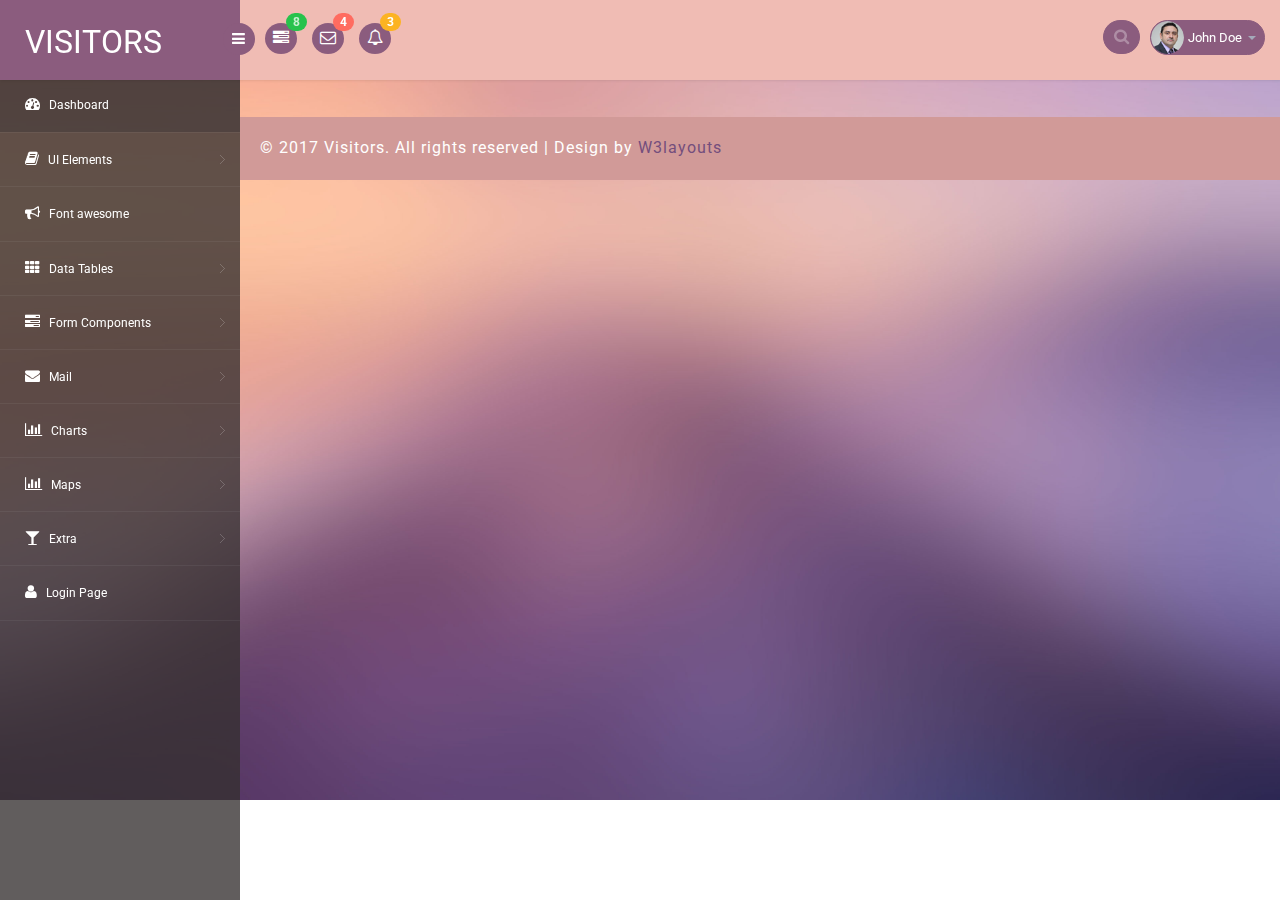
==== commit 76b0e939: "Limpando index.html" ====
--- a/index.html
+++ b/index.html
@@ -356,377 +356,8 @@
 <!--main content start-->
 <section id="main-content">
 	<section class="wrapper">
-		<!-- //market-->
-		<div class="market-updates">
-			<div class="col-md-3 market-update-gd">
-				<div class="market-update-block clr-block-2">
-					<div class="col-md-4 market-update-right">
-						<i class="fa fa-eye"> </i>
-					</div>
-					 <div class="col-md-8 market-update-left">
-					 <h4>Visitors</h4>
-					<h3>13,500</h3>
-					<p>Other hand, we denounce</p>
-				  </div>
-				  <div class="clearfix"> </div>
-				</div>
-			</div>
-			<div class="col-md-3 market-update-gd">
-				<div class="market-update-block clr-block-1">
-					<div class="col-md-4 market-update-right">
-						<i class="fa fa-users" ></i>
-					</div>
-					<div class="col-md-8 market-update-left">
-					<h4>Users</h4>
-						<h3>1,250</h3>
-						<p>Other hand, we denounce</p>
-					</div>
-				  <div class="clearfix"> </div>
-				</div>
-			</div>
-			<div class="col-md-3 market-update-gd">
-				<div class="market-update-block clr-block-3">
-					<div class="col-md-4 market-update-right">
-						<i class="fa fa-usd"></i>
-					</div>
-					<div class="col-md-8 market-update-left">
-						<h4>Sales</h4>
-						<h3>1,500</h3>
-						<p>Other hand, we denounce</p>
-					</div>
-				  <div class="clearfix"> </div>
-				</div>
-			</div>
-			<div class="col-md-3 market-update-gd">
-				<div class="market-update-block clr-block-4">
-					<div class="col-md-4 market-update-right">
-						<i class="fa fa-shopping-cart" aria-hidden="true"></i>
-					</div>
-					<div class="col-md-8 market-update-left">
-						<h4>Orders</h4>
-						<h3>1,500</h3>
-						<p>Other hand, we denounce</p>
-					</div>
-				  <div class="clearfix"> </div>
-				</div>
-			</div>
-		   <div class="clearfix"> </div>
-		</div>	
-		<!-- //market-->
-		<div class="row">
-			<div class="panel-body">
-				<div class="col-md-12 w3ls-graph">
-					<!--agileinfo-grap-->
-						<div class="agileinfo-grap">
-							<div class="agileits-box">
-								<header class="agileits-box-header clearfix">
-									<h3>Visitor Statistics</h3>
-										<div class="toolbar">
-											
-											
-										</div>
-								</header>
-								<div class="agileits-box-body clearfix">
-									<div id="hero-area"></div>
-								</div>
-							</div>
-						</div>
-	<!--//agileinfo-grap-->
-
-				</div>
-			</div>
-		</div>
-		<div class="agil-info-calendar">
-		<!-- calendar -->
-		<div class="col-md-6 agile-calendar">
-			<div class="calendar-widget">
-                <div class="panel-heading ui-sortable-handle">
-					<span class="panel-icon">
-                      <i class="fa fa-calendar-o"></i>
-                    </span>
-                    <span class="panel-title"> Calendar Widget</span>
-                </div>
-				<!-- grids -->
-					<div class="agile-calendar-grid">
-						<div class="page">
-							
-							<div class="w3l-calendar-left">
-								<div class="calendar-heading">
-									
-								</div>
-								<div class="monthly" id="mycalendar"></div>
-							</div>
-							
-							<div class="clearfix"> </div>
-						</div>
-					</div>
-			</div>
-		</div>
-		<!-- //calendar -->
-		<div class="col-md-6 w3agile-notifications">
-			<div class="notifications">
-				<!--notification start-->
-				
-					<header class="panel-heading">
-						Notification 
-					</header>
-					<div class="notify-w3ls">
-						<div class="alert alert-info clearfix">
-							<span class="alert-icon"><i class="fa fa-envelope-o"></i></span>
-							<div class="notification-info">
-								<ul class="clearfix notification-meta">
-									<li class="pull-left notification-sender"><span><a href="#">Jonathan Smith</a></span> send you a mail </li>
-									<li class="pull-right notification-time">1 min ago</li>
-								</ul>
-								<p>
-									Urgent meeting for next proposal
-								</p>
-							</div>
-						</div>
-						<div class="alert alert-danger">
-							<span class="alert-icon"><i class="fa fa-facebook"></i></span>
-							<div class="notification-info">
-								<ul class="clearfix notification-meta">
-									<li class="pull-left notification-sender"><span><a href="#">Jonathan Smith</a></span> mentioned you in a post </li>
-									<li class="pull-right notification-time">7 Hours Ago</li>
-								</ul>
-								<p>
-									Very cool photo jack
-								</p>
-							</div>
-						</div>
-						<div class="alert alert-success ">
-							<span class="alert-icon"><i class="fa fa-comments-o"></i></span>
-							<div class="notification-info">
-								<ul class="clearfix notification-meta">
-									<li class="pull-left notification-sender">You have 5 message unread</li>
-									<li class="pull-right notification-time">1 min ago</li>
-								</ul>
-								<p>
-									<a href="#">Anjelina Mewlo, Jack Flip</a> and <a href="#">3 others</a>
-								</p>
-							</div>
-						</div>
-						<div class="alert alert-warning ">
-							<span class="alert-icon"><i class="fa fa-bell-o"></i></span>
-							<div class="notification-info">
-								<ul class="clearfix notification-meta">
-									<li class="pull-left notification-sender">Domain Renew Deadline 7 days ahead</li>
-									<li class="pull-right notification-time">5 Days Ago</li>
-								</ul>
-								<p>
-									Next 5 July Thursday is the last day
-								</p>
-							</div>
-						</div>
-						<div class="alert alert-info clearfix">
-							<span class="alert-icon"><i class="fa fa-envelope-o"></i></span>
-							<div class="notification-info">
-								<ul class="clearfix notification-meta">
-									<li class="pull-left notification-sender"><span><a href="#">Jonathan Smith</a></span> send you a mail </li>
-									<li class="pull-right notification-time">1 min ago</li>
-								</ul>
-								<p>
-									Urgent meeting for next proposal
-								</p>
-							</div>
-						</div>
-						
-					</div>
-				
-				<!--notification end-->
-				</div>
-			</div>
-			<div class="clearfix"> </div>
-		</div>
-			<!-- tasks -->
-			<div class="agile-last-grids">
-				<div class="col-md-4 agile-last-left">
-					<div class="agile-last-grid">
-						<div class="area-grids-heading">
-							<h3>Monthly</h3>
-						</div>
-						<div id="graph7"></div>
-						<script>
-						// This crosses a DST boundary in the UK.
-						Morris.Area({
-						  element: 'graph7',
-						  data: [
-							{x: '2013-03-30 22:00:00', y: 3, z: 3},
-							{x: '2013-03-31 00:00:00', y: 2, z: 0},
-							{x: '2013-03-31 02:00:00', y: 0, z: 2},
-							{x: '2013-03-31 04:00:00', y: 4, z: 4}
-						  ],
-						  xkey: 'x',
-						  ykeys: ['y', 'z'],
-						  labels: ['Y', 'Z']
-						});
-						</script>
-
-					</div>
-				</div>
-				<div class="col-md-4 agile-last-left agile-last-middle">
-					<div class="agile-last-grid">
-						<div class="area-grids-heading">
-							<h3>Daily</h3>
-						</div>
-						<div id="graph8"></div>
-						<script>
-						/* data stolen from http://howmanyleft.co.uk/vehicle/jaguar_'e'_type */
-						var day_data = [
-						  {"period": "2016-10-01", "licensed": 3407, "sorned": 660},
-						  {"period": "2016-09-30", "licensed": 3351, "sorned": 629},
-						  {"period": "2016-09-29", "licensed": 3269, "sorned": 618},
-						  {"period": "2016-09-20", "licensed": 3246, "sorned": 661},
-						  {"period": "2016-09-19", "licensed": 3257, "sorned": 667},
-						  {"period": "2016-09-18", "licensed": 3248, "sorned": 627},
-						  {"period": "2016-09-17", "licensed": 3171, "sorned": 660},
-						  {"period": "2016-09-16", "licensed": 3171, "sorned": 676},
-						  {"period": "2016-09-15", "licensed": 3201, "sorned": 656},
-						  {"period": "2016-09-10", "licensed": 3215, "sorned": 622}
-						];
-						Morris.Bar({
-						  element: 'graph8',
-						  data: day_data,
-						  xkey: 'period',
-						  ykeys: ['licensed', 'sorned'],
-						  labels: ['Licensed', 'SORN'],
-						  xLabelAngle: 60
-						});
-						</script>
-					</div>
-				</div>
-				<div class="col-md-4 agile-last-left agile-last-right">
-					<div class="agile-last-grid">
-						<div class="area-grids-heading">
-							<h3>Yearly</h3>
-						</div>
-						<div id="graph9"></div>
-						<script>
-						var day_data = [
-						  {"elapsed": "I", "value": 34},
-						  {"elapsed": "II", "value": 24},
-						  {"elapsed": "III", "value": 3},
-						  {"elapsed": "IV", "value": 12},
-						  {"elapsed": "V", "value": 13},
-						  {"elapsed": "VI", "value": 22},
-						  {"elapsed": "VII", "value": 5},
-						  {"elapsed": "VIII", "value": 26},
-						  {"elapsed": "IX", "value": 12},
-						  {"elapsed": "X", "value": 19}
-						];
-						Morris.Line({
-						  element: 'graph9',
-						  data: day_data,
-						  xkey: 'elapsed',
-						  ykeys: ['value'],
-						  labels: ['value'],
-						  parseTime: false
-						});
-						</script>
-
-					</div>
-				</div>
-				<div class="clearfix"> </div>
-			</div>
-		<!-- //tasks -->
-		<div class="agileits-w3layouts-stats">
-					<div class="col-md-4 stats-info widget">
-						<div class="stats-info-agileits">
-							<div class="stats-title">
-								<h4 class="title">Browser Stats</h4>
-							</div>
-							<div class="stats-body">
-								<ul class="list-unstyled">
-									<li>GoogleChrome <span class="pull-right">85%</span>  
-										<div class="progress progress-striped active progress-right">
-											<div class="bar green" style="width:85%;"></div> 
-										</div>
-									</li>
-									<li>Firefox <span class="pull-right">35%</span>  
-										<div class="progress progress-striped active progress-right">
-											<div class="bar yellow" style="width:35%;"></div>
-										</div>
-									</li>
-									<li>Internet Explorer <span class="pull-right">78%</span>  
-										<div class="progress progress-striped active progress-right">
-											<div class="bar red" style="width:78%;"></div>
-										</div>
-									</li>
-									<li>Safari <span class="pull-right">50%</span>  
-										<div class="progress progress-striped active progress-right">
-											<div class="bar blue" style="width:50%;"></div>
-										</div>
-									</li>
-									<li>Opera <span class="pull-right">80%</span>  
-										<div class="progress progress-striped active progress-right">
-											<div class="bar light-blue" style="width:80%;"></div>
-										</div>
-									</li>
-									<li class="last">Others <span class="pull-right">60%</span>  
-										<div class="progress progress-striped active progress-right">
-											<div class="bar orange" style="width:60%;"></div>
-										</div>
-									</li> 
-								</ul>
-							</div>
-						</div>
-					</div>
-					<div class="col-md-8 stats-info stats-last widget-shadow">
-						<div class="stats-last-agile">
-							<table class="table stats-table ">
-								<thead>
-									<tr>
-										<th>S.NO</th>
-										<th>PRODUCT</th>
-										<th>STATUS</th>
-										<th>PROGRESS</th>
-									</tr>
-								</thead>
-								<tbody>
-									<tr>
-										<th scope="row">1</th>
-										<td>Lorem ipsum</td>
-										<td><span class="label label-success">In progress</span></td>
-										<td><h5>85% <i class="fa fa-level-up"></i></h5></td>
-									</tr>
-									<tr>
-										<th scope="row">2</th>
-										<td>Aliquam</td>
-										<td><span class="label label-warning">New</span></td>
-										<td><h5>35% <i class="fa fa-level-up"></i></h5></td>
-									</tr>
-									<tr>
-										<th scope="row">3</th>
-										<td>Lorem ipsum</td>
-										<td><span class="label label-danger">Overdue</span></td>
-										<td><h5 class="down">40% <i class="fa fa-level-down"></i></h5></td>
-									</tr>
-									<tr>
-										<th scope="row">4</th>
-										<td>Aliquam</td>
-										<td><span class="label label-info">Out of stock</span></td>
-										<td><h5>100% <i class="fa fa-level-up"></i></h5></td>
-									</tr>
-									<tr>
-										<th scope="row">5</th>
-										<td>Lorem ipsum</td>
-										<td><span class="label label-success">In progress</span></td>
-										<td><h5 class="down">10% <i class="fa fa-level-down"></i></h5></td>
-									</tr>
-									<tr>
-										<th scope="row">6</th>
-										<td>Aliquam</td>
-										<td><span class="label label-warning">New</span></td>
-										<td><h5>38% <i class="fa fa-level-up"></i></h5></td>
-									</tr>
-								</tbody>
-							</table>
-						</div>
-					</div>
-					<div class="clearfix"> </div>
-				</div>
-</section>
+		
+	</section>
  <!-- footer -->
 		  <div class="footer">
 			<div class="wthree-copyright">
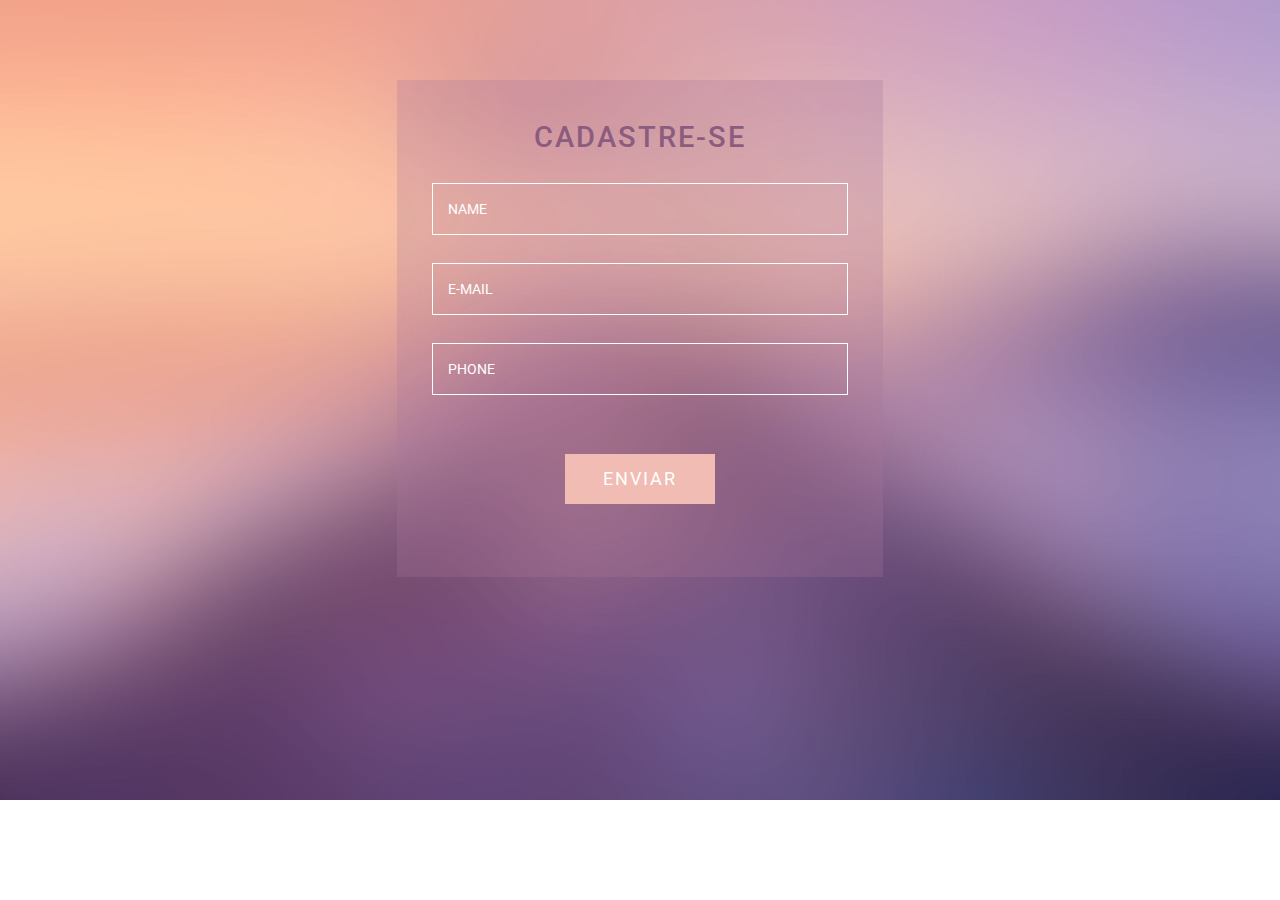
==== commit 14854396: "Updates" ====
--- a/index.html
+++ b/index.html
@@ -6,462 +6,45 @@
 -->
 <!DOCTYPE html>
 <head>
-<title>Visitors an Admin Panel Category Bootstrap Responsive Website Template | Home :: w3layouts</title>
-<meta name="viewport" content="width=device-width, initial-scale=1">
-<meta http-equiv="Content-Type" content="text/html; charset=utf-8" />
-<meta name="keywords" content="Visitors Responsive web template, Bootstrap Web Templates, Flat Web Templates, Android Compatible web template, 
-Smartphone Compatible web template, free webdesigns for Nokia, Samsung, LG, SonyEricsson, Motorola web design" />
-<script type="application/x-javascript"> addEventListener("load", function() { setTimeout(hideURLbar, 0); }, false); function hideURLbar(){ window.scrollTo(0,1); } </script>
-<!-- bootstrap-css -->
-<link rel="stylesheet" href="css/bootstrap.min.css" >
-<!-- //bootstrap-css -->
-<!-- Custom CSS -->
-<link href="css/style.css" rel='stylesheet' type='text/css' />
-<link href="css/style-responsive.css" rel="stylesheet"/>
-<!-- font CSS -->
-<link href='//fonts.googleapis.com/css?family=Roboto:400,100,100italic,300,300italic,400italic,500,500italic,700,700italic,900,900italic' rel='stylesheet' type='text/css'>
-<!-- font-awesome icons -->
-<link rel="stylesheet" href="css/font.css" type="text/css"/>
-<link href="css/font-awesome.css" rel="stylesheet"> 
-<link rel="stylesheet" href="css/morris.css" type="text/css"/>
-<!-- calendar -->
-<link rel="stylesheet" href="css/monthly.css">
-<!-- //calendar -->
-<!-- //font-awesome icons -->
-<script src="js/jquery2.0.3.min.js"></script>
-<script src="js/raphael-min.js"></script>
-<script src="js/morris.js"></script>
+	<title>Ponto de Venda</title>
+	<meta name="viewport" content="width=device-width, initial-scale=1">
+	<meta http-equiv="Content-Type" content="text/html; charset=utf-8" />
+	<meta name="keywords" content="Visitors Responsive web template, Bootstrap Web Templates, Flat Web Templates, Android Compatible web template, 
+	Smartphone Compatible web template, free webdesigns for Nokia, Samsung, LG, SonyEricsson, Motorola web design" />
+	<script type="application/x-javascript"> addEventListener("load", function() { setTimeout(hideURLbar, 0); }, false); function hideURLbar(){ window.scrollTo(0,1); } </script>
+	<!-- bootstrap-css -->
+	<link rel="stylesheet" href="css/bootstrap.min.css" >
+	<!-- //bootstrap-css -->
+	<!-- Custom CSS -->
+	<link href="css/style.css" rel='stylesheet' type='text/css' />
+	<link href="css/style-responsive.css" rel="stylesheet"/>
+	<!-- font CSS -->
+	<link href='//fonts.googleapis.com/css?family=Roboto:400,100,100italic,300,300italic,400italic,500,500italic,700,700italic,900,900italic' rel='stylesheet' type='text/css'>
+	<!-- font-awesome icons -->
+	<link rel="stylesheet" href="css/font.css" type="text/css"/>
+	<link href="css/font-awesome.css" rel="stylesheet"> 
+	<!-- //font-awesome icons -->
+	<script src="js/jquery2.0.3.min.js"></script>
 </head>
 <body>
-<section id="container">
-<!--header start-->
-<header class="header fixed-top clearfix">
-<!--logo start-->
-<div class="brand">
-    <a href="index.html" class="logo">
-        VISITORS
-    </a>
-    <div class="sidebar-toggle-box">
-        <div class="fa fa-bars"></div>
-    </div>
-</div>
-<!--logo end-->
-<div class="nav notify-row" id="top_menu">
-    <!--  notification start -->
-    <ul class="nav top-menu">
-        <!-- settings start -->
-        <li class="dropdown">
-            <a data-toggle="dropdown" class="dropdown-toggle" href="#">
-                <i class="fa fa-tasks"></i>
-                <span class="badge bg-success">8</span>
-            </a>
-            <ul class="dropdown-menu extended tasks-bar">
-                <li>
-                    <p class="">You have 8 pending tasks</p>
-                </li>
-                <li>
-                    <a href="#">
-                        <div class="task-info clearfix">
-                            <div class="desc pull-left">
-                                <h5>Target Sell</h5>
-                                <p>25% , Deadline  12 June’13</p>
-                            </div>
-                                    <span class="notification-pie-chart pull-right" data-percent="45">
-                            <span class="percent"></span>
-                            </span>
-                        </div>
-                    </a>
-                </li>
-                <li>
-                    <a href="#">
-                        <div class="task-info clearfix">
-                            <div class="desc pull-left">
-                                <h5>Product Delivery</h5>
-                                <p>45% , Deadline  12 June’13</p>
-                            </div>
-                                    <span class="notification-pie-chart pull-right" data-percent="78">
-                            <span class="percent"></span>
-                            </span>
-                        </div>
-                    </a>
-                </li>
-                <li>
-                    <a href="#">
-                        <div class="task-info clearfix">
-                            <div class="desc pull-left">
-                                <h5>Payment collection</h5>
-                                <p>87% , Deadline  12 June’13</p>
-                            </div>
-                                    <span class="notification-pie-chart pull-right" data-percent="60">
-                            <span class="percent"></span>
-                            </span>
-                        </div>
-                    </a>
-                </li>
-                <li>
-                    <a href="#">
-                        <div class="task-info clearfix">
-                            <div class="desc pull-left">
-                                <h5>Target Sell</h5>
-                                <p>33% , Deadline  12 June’13</p>
-                            </div>
-                                    <span class="notification-pie-chart pull-right" data-percent="90">
-                            <span class="percent"></span>
-                            </span>
-                        </div>
-                    </a>
-                </li>
-
-                <li class="external">
-                    <a href="#">See All Tasks</a>
-                </li>
-            </ul>
-        </li>
-        <!-- settings end -->
-        <!-- inbox dropdown start-->
-        <li id="header_inbox_bar" class="dropdown">
-            <a data-toggle="dropdown" class="dropdown-toggle" href="#">
-                <i class="fa fa-envelope-o"></i>
-                <span class="badge bg-important">4</span>
-            </a>
-            <ul class="dropdown-menu extended inbox">
-                <li>
-                    <p class="red">You have 4 Mails</p>
-                </li>
-                <li>
-                    <a href="#">
-                        <span class="photo"><img alt="avatar" src="images/3.png"></span>
-                                <span class="subject">
-                                <span class="from">Jonathan Smith</span>
-                                <span class="time">Just now</span>
-                                </span>
-                                <span class="message">
-                                    Hello, this is an example msg.
-                                </span>
-                    </a>
-                </li>
-                <li>
-                    <a href="#">
-                        <span class="photo"><img alt="avatar" src="images/1.png"></span>
-                                <span class="subject">
-                                <span class="from">Jane Doe</span>
-                                <span class="time">2 min ago</span>
-                                </span>
-                                <span class="message">
-                                    Nice admin template
-                                </span>
-                    </a>
-                </li>
-                <li>
-                    <a href="#">
-                        <span class="photo"><img alt="avatar" src="images/3.png"></span>
-                                <span class="subject">
-                                <span class="from">Tasi sam</span>
-                                <span class="time">2 days ago</span>
-                                </span>
-                                <span class="message">
-                                    This is an example msg.
-                                </span>
-                    </a>
-                </li>
-                <li>
-                    <a href="#">
-                        <span class="photo"><img alt="avatar" src="images/2.png"></span>
-                                <span class="subject">
-                                <span class="from">Mr. Perfect</span>
-                                <span class="time">2 hour ago</span>
-                                </span>
-                                <span class="message">
-                                    Hi there, its a test
-                                </span>
-                    </a>
-                </li>
-                <li>
-                    <a href="#">See all messages</a>
-                </li>
-            </ul>
-        </li>
-        <!-- inbox dropdown end -->
-        <!-- notification dropdown start-->
-        <li id="header_notification_bar" class="dropdown">
-            <a data-toggle="dropdown" class="dropdown-toggle" href="#">
-
-                <i class="fa fa-bell-o"></i>
-                <span class="badge bg-warning">3</span>
-            </a>
-            <ul class="dropdown-menu extended notification">
-                <li>
-                    <p>Notifications</p>
-                </li>
-                <li>
-                    <div class="alert alert-info clearfix">
-                        <span class="alert-icon"><i class="fa fa-bolt"></i></span>
-                        <div class="noti-info">
-                            <a href="#"> Server #1 overloaded.</a>
-                        </div>
-                    </div>
-                </li>
-                <li>
-                    <div class="alert alert-danger clearfix">
-                        <span class="alert-icon"><i class="fa fa-bolt"></i></span>
-                        <div class="noti-info">
-                            <a href="#"> Server #2 overloaded.</a>
-                        </div>
-                    </div>
-                </li>
-                <li>
-                    <div class="alert alert-success clearfix">
-                        <span class="alert-icon"><i class="fa fa-bolt"></i></span>
-                        <div class="noti-info">
-                            <a href="#"> Server #3 overloaded.</a>
-                        </div>
-                    </div>
-                </li>
-
-            </ul>
-        </li>
-        <!-- notification dropdown end -->
-    </ul>
-    <!--  notification end -->
-</div>
-<div class="top-nav clearfix">
-    <!--search & user info start-->
-    <ul class="nav pull-right top-menu">
-        <li>
-            <input type="text" class="form-control search" placeholder=" Search">
-        </li>
-        <!-- user login dropdown start-->
-        <li class="dropdown">
-            <a data-toggle="dropdown" class="dropdown-toggle" href="#">
-                <img alt="" src="images/2.png">
-                <span class="username">John Doe</span>
-                <b class="caret"></b>
-            </a>
-            <ul class="dropdown-menu extended logout">
-                <li><a href="#"><i class=" fa fa-suitcase"></i>Profile</a></li>
-                <li><a href="#"><i class="fa fa-cog"></i> Settings</a></li>
-                <li><a href="login.html"><i class="fa fa-key"></i> Log Out</a></li>
-            </ul>
-        </li>
-        <!-- user login dropdown end -->
-       
-    </ul>
-    <!--search & user info end-->
-</div>
-</header>
-<!--header end-->
-<!--sidebar start-->
-<aside>
-    <div id="sidebar" class="nav-collapse">
-        <!-- sidebar menu start-->
-        <div class="leftside-navigation">
-            <ul class="sidebar-menu" id="nav-accordion">
-                <li>
-                    <a class="active" href="index.html">
-                        <i class="fa fa-dashboard"></i>
-                        <span>Dashboard</span>
-                    </a>
-                </li>
-                
-                <li class="sub-menu">
-                    <a href="javascript:;">
-                        <i class="fa fa-book"></i>
-                        <span>UI Elements</span>
-                    </a>
-                    <ul class="sub">
-						<li><a href="typography.html">Typography</a></li>
-						<li><a href="glyphicon.html">glyphicon</a></li>
-                        <li><a href="grids.html">Grids</a></li>
-                    </ul>
-                </li>
-                <li>
-                    <a href="fontawesome.html">
-                        <i class="fa fa-bullhorn"></i>
-                        <span>Font awesome </span>
-                    </a>
-                </li>
-                <li class="sub-menu">
-                    <a href="javascript:;">
-                        <i class="fa fa-th"></i>
-                        <span>Data Tables</span>
-                    </a>
-                    <ul class="sub">
-                        <li><a href="basic_table.html">Basic Table</a></li>
-                        <li><a href="responsive_table.html">Responsive Table</a></li>
-                    </ul>
-                </li>
-                <li class="sub-menu">
-                    <a href="javascript:;">
-                        <i class="fa fa-tasks"></i>
-                        <span>Form Components</span>
-                    </a>
-                    <ul class="sub">
-                        <li><a href="form_component.html">Form Elements</a></li>
-                        <li><a href="form_validation.html">Form Validation</a></li>
-						<li><a href="dropzone.html">Dropzone</a></li>
-                    </ul>
-                </li>
-                <li class="sub-menu">
-                    <a href="javascript:;">
-                        <i class="fa fa-envelope"></i>
-                        <span>Mail </span>
-                    </a>
-                    <ul class="sub">
-                        <li><a href="mail.html">Inbox</a></li>
-                        <li><a href="mail_compose.html">Compose Mail</a></li>
-                    </ul>
-                </li>
-                <li class="sub-menu">
-                    <a href="javascript:;">
-                        <i class=" fa fa-bar-chart-o"></i>
-                        <span>Charts</span>
-                    </a>
-                    <ul class="sub">
-                        <li><a href="chartjs.html">Chart js</a></li>
-                        <li><a href="flot_chart.html">Flot Charts</a></li>
-                    </ul>
-                </li>
-                <li class="sub-menu">
-                    <a href="javascript:;">
-                        <i class=" fa fa-bar-chart-o"></i>
-                        <span>Maps</span>
-                    </a>
-                    <ul class="sub">
-                        <li><a href="google_map.html">Google Map</a></li>
-                        <li><a href="vector_map.html">Vector Map</a></li>
-                    </ul>
-                </li>
-                <li class="sub-menu">
-                    <a href="javascript:;">
-                        <i class="fa fa-glass"></i>
-                        <span>Extra</span>
-                    </a>
-                    <ul class="sub">
-                        <li><a href="gallery.html">Gallery</a></li>
-						<li><a href="404.html">404 Error</a></li>
-                        <li><a href="registration.html">Registration</a></li>
-                    </ul>
-                </li>
-                <li>
-                    <a href="login.html">
-                        <i class="fa fa-user"></i>
-                        <span>Login Page</span>
-                    </a>
-                </li>
-            </ul>            </div>
-        <!-- sidebar menu end-->
-    </div>
-</aside>
-<!--sidebar end-->
-<!--main content start-->
-<section id="main-content">
-	<section class="wrapper">
-		
-	</section>
- <!-- footer -->
-		  <div class="footer">
-			<div class="wthree-copyright">
-			  <p>© 2017 Visitors. All rights reserved | Design by <a href="http://w3layouts.com">W3layouts</a></p>
-			</div>
-		  </div>
-  <!-- / footer -->
-</section>
-<!--main content end-->
-</section>
-<script src="js/bootstrap.js"></script>
-<script src="js/jquery.dcjqaccordion.2.7.js"></script>
-<script src="js/scripts.js"></script>
-<script src="js/jquery.slimscroll.js"></script>
-<script src="js/jquery.nicescroll.js"></script>
-<!--[if lte IE 8]><script language="javascript" type="text/javascript" src="js/flot-chart/excanvas.min.js"></script><![endif]-->
-<script src="js/jquery.scrollTo.js"></script>
-<!-- morris JavaScript -->	
-<script>
-	$(document).ready(function() {
-		//BOX BUTTON SHOW AND CLOSE
-	   jQuery('.small-graph-box').hover(function() {
-		  jQuery(this).find('.box-button').fadeIn('fast');
-	   }, function() {
-		  jQuery(this).find('.box-button').fadeOut('fast');
-	   });
-	   jQuery('.small-graph-box .box-close').click(function() {
-		  jQuery(this).closest('.small-graph-box').fadeOut(200);
-		  return false;
-	   });
-	   
-	    //CHARTS
-	    function gd(year, day, month) {
-			return new Date(year, month - 1, day).getTime();
-		}
-		
-		graphArea2 = Morris.Area({
-			element: 'hero-area',
-			padding: 10,
-        behaveLikeLine: true,
-        gridEnabled: false,
-        gridLineColor: '#dddddd',
-        axes: true,
-        resize: true,
-        smooth:true,
-        pointSize: 0,
-        lineWidth: 0,
-        fillOpacity:0.85,
-			data: [
-				{period: '2015 Q1', iphone: 2668, ipad: null, itouch: 2649},
-				{period: '2015 Q2', iphone: 15780, ipad: 13799, itouch: 12051},
-				{period: '2015 Q3', iphone: 12920, ipad: 10975, itouch: 9910},
-				{period: '2015 Q4', iphone: 8770, ipad: 6600, itouch: 6695},
-				{period: '2016 Q1', iphone: 10820, ipad: 10924, itouch: 12300},
-				{period: '2016 Q2', iphone: 9680, ipad: 9010, itouch: 7891},
-				{period: '2016 Q3', iphone: 4830, ipad: 3805, itouch: 1598},
-				{period: '2016 Q4', iphone: 15083, ipad: 8977, itouch: 5185},
-				{period: '2017 Q1', iphone: 10697, ipad: 4470, itouch: 2038},
-			
-			],
-			lineColors:['#eb6f6f','#926383','#eb6f6f'],
-			xkey: 'period',
-            redraw: true,
-            ykeys: ['iphone', 'ipad', 'itouch'],
-            labels: ['All Visitors', 'Returning Visitors', 'Unique Visitors'],
-			pointSize: 2,
-			hideHover: 'auto',
-			resize: true
-		});
-		
-	   
-	});
-	</script>
-<!-- calendar -->
-	<script type="text/javascript" src="js/monthly.js"></script>
-	<script type="text/javascript">
-		$(window).load( function() {
-
-			$('#mycalendar').monthly({
-				mode: 'event',
-				
-			});
-
-			$('#mycalendar2').monthly({
-				mode: 'picker',
-				target: '#mytarget',
-				setWidth: '250px',
-				startHidden: true,
-				showTrigger: '#mytarget',
-				stylePast: true,
-				disablePast: true
-			});
-
-		switch(window.location.protocol) {
-		case 'http:':
-		case 'https:':
-		// running on a server, should be good.
-		break;
-		case 'file:':
-		alert('Just a heads-up, events will not work when run locally.');
-		}
-
-		});
-	</script>
-	<!-- //calendar -->
+	<div class="reg-w3">
+		<div class="w3layouts-main">
+			<h2>Cadastre-se</h2>
+				<form action="#" method="post">
+					<input type="text" class="ggg" name="Name" placeholder="NAME" required="">
+					<input type="email" class="ggg" name="Email" placeholder="E-MAIL" required="">
+					<input type="text" class="ggg" name="Phone" placeholder="PHONE" required="">
+					<div class="clearfix"></div>
+					<input type="submit" value="Enviar" name="register">
+				</form>
+		</div>
+	</div>
+	<script src="js/bootstrap.js"></script>
+	<script src="js/jquery.dcjqaccordion.2.7.js"></script>
+	<script src="js/scripts.js"></script>
+	<script src="js/jquery.slimscroll.js"></script>
+	<script src="js/jquery.nicescroll.js"></script>
+	<!--[if lte IE 8]><script language="javascript" type="text/javascript" src="js/flot-chart/excanvas.min.js"></script><![endif]-->
+	<script src="js/jquery.scrollTo.js"></script>
 </body>
 </html>
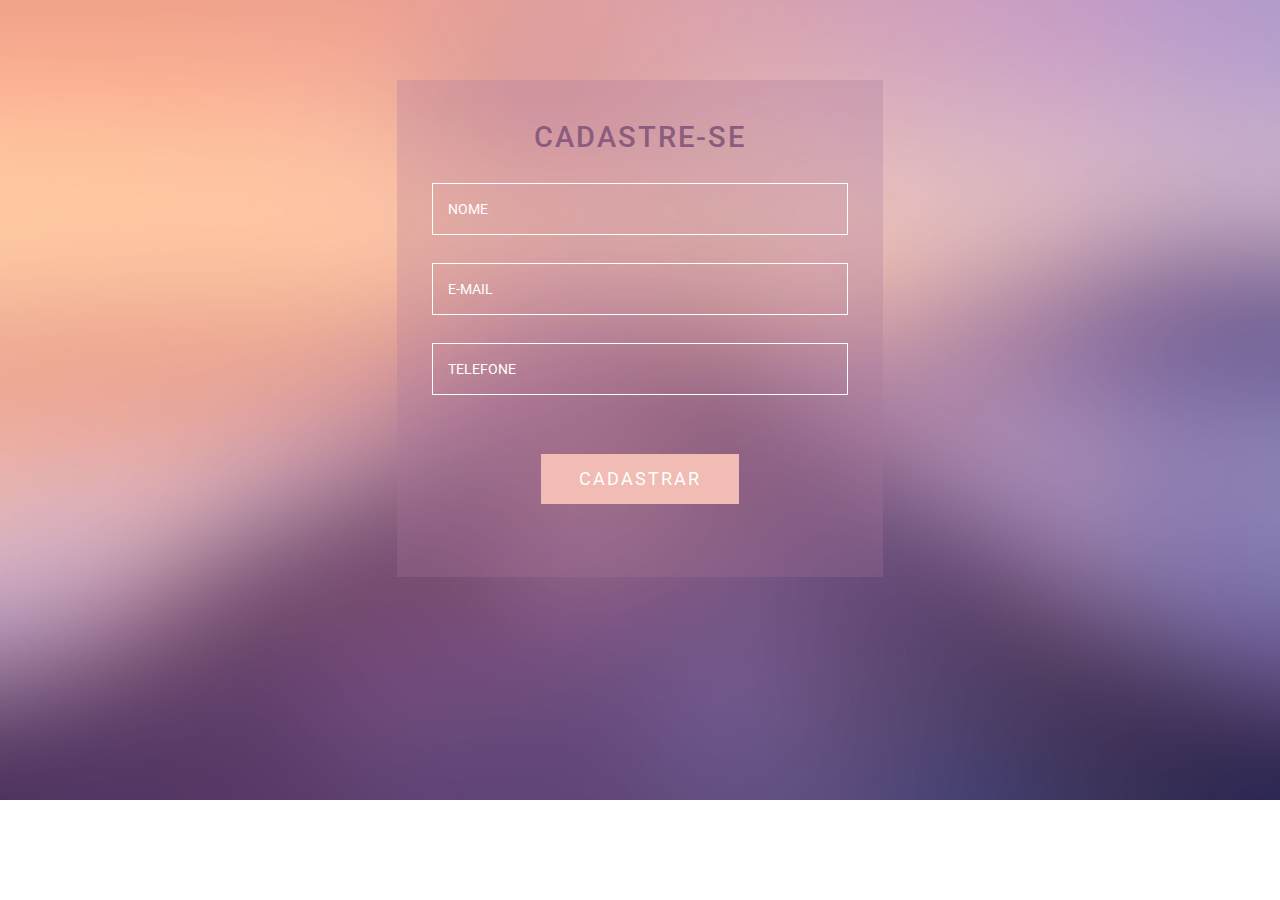
==== commit 8e15be79: "Updates" ====
--- a/index.html
+++ b/index.html
@@ -31,11 +31,11 @@
 		<div class="w3layouts-main">
 			<h2>Cadastre-se</h2>
 				<form action="#" method="post">
-					<input type="text" class="ggg" name="Name" placeholder="NAME" required="">
+					<input type="text" class="ggg" name="Name" placeholder="NOME" required="">
 					<input type="email" class="ggg" name="Email" placeholder="E-MAIL" required="">
-					<input type="text" class="ggg" name="Phone" placeholder="PHONE" required="">
+					<input type="text" class="ggg" name="Phone" placeholder="TELEFONE" required="">
 					<div class="clearfix"></div>
-					<input type="submit" value="Enviar" name="register">
+					<input type="submit" value="Cadastrar" name="register">
 				</form>
 		</div>
 	</div>
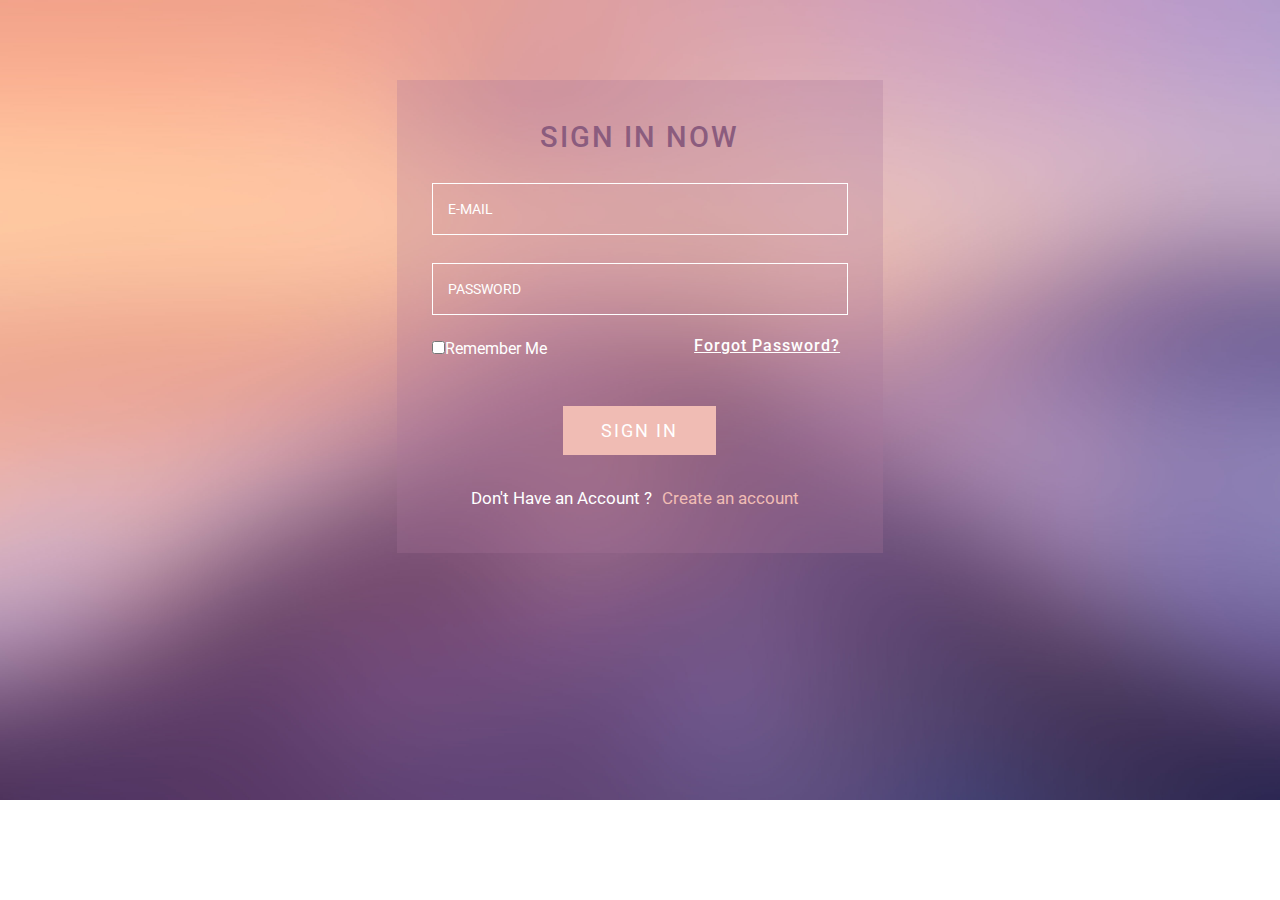
==== commit 8ad3a881: "Adicionando login.html" ====
--- a/index.html
+++ b/index.html
@@ -6,45 +6,47 @@
 -->
 <!DOCTYPE html>
 <head>
-	<title>Ponto de Venda</title>
-	<meta name="viewport" content="width=device-width, initial-scale=1">
-	<meta http-equiv="Content-Type" content="text/html; charset=utf-8" />
-	<meta name="keywords" content="Visitors Responsive web template, Bootstrap Web Templates, Flat Web Templates, Android Compatible web template, 
-	Smartphone Compatible web template, free webdesigns for Nokia, Samsung, LG, SonyEricsson, Motorola web design" />
-	<script type="application/x-javascript"> addEventListener("load", function() { setTimeout(hideURLbar, 0); }, false); function hideURLbar(){ window.scrollTo(0,1); } </script>
-	<!-- bootstrap-css -->
-	<link rel="stylesheet" href="css/bootstrap.min.css" >
-	<!-- //bootstrap-css -->
-	<!-- Custom CSS -->
-	<link href="css/style.css" rel='stylesheet' type='text/css' />
-	<link href="css/style-responsive.css" rel="stylesheet"/>
-	<!-- font CSS -->
-	<link href='//fonts.googleapis.com/css?family=Roboto:400,100,100italic,300,300italic,400italic,500,500italic,700,700italic,900,900italic' rel='stylesheet' type='text/css'>
-	<!-- font-awesome icons -->
-	<link rel="stylesheet" href="css/font.css" type="text/css"/>
-	<link href="css/font-awesome.css" rel="stylesheet"> 
-	<!-- //font-awesome icons -->
-	<script src="js/jquery2.0.3.min.js"></script>
+<title>Visitors an Admin Panel Category Bootstrap Responsive Website Template | Login :: w3layouts</title>
+<meta name="viewport" content="width=device-width, initial-scale=1">
+<meta http-equiv="Content-Type" content="text/html; charset=utf-8" />
+<meta name="keywords" content="Visitors Responsive web template, Bootstrap Web Templates, Flat Web Templates, Android Compatible web template, 
+Smartphone Compatible web template, free webdesigns for Nokia, Samsung, LG, SonyEricsson, Motorola web design" />
+<script type="application/x-javascript"> addEventListener("load", function() { setTimeout(hideURLbar, 0); }, false); function hideURLbar(){ window.scrollTo(0,1); } </script>
+<!-- bootstrap-css -->
+<link rel="stylesheet" href="css/bootstrap.min.css" >
+<!-- //bootstrap-css -->
+<!-- Custom CSS -->
+<link href="css/style.css" rel='stylesheet' type='text/css' />
+<link href="css/style-responsive.css" rel="stylesheet"/>
+<!-- font CSS -->
+<link href='//fonts.googleapis.com/css?family=Roboto:400,100,100italic,300,300italic,400italic,500,500italic,700,700italic,900,900italic' rel='stylesheet' type='text/css'>
+<!-- font-awesome icons -->
+<link rel="stylesheet" href="css/font.css" type="text/css"/>
+<link href="css/font-awesome.css" rel="stylesheet"> 
+<!-- //font-awesome icons -->
+<script src="js/jquery2.0.3.min.js"></script>
 </head>
 <body>
-	<div class="reg-w3">
-		<div class="w3layouts-main">
-			<h2>Cadastre-se</h2>
-				<form action="#" method="post">
-					<input type="text" class="ggg" name="Name" placeholder="NOME" required="">
-					<input type="email" class="ggg" name="Email" placeholder="E-MAIL" required="">
-					<input type="text" class="ggg" name="Phone" placeholder="TELEFONE" required="">
-					<div class="clearfix"></div>
-					<input type="submit" value="Cadastrar" name="register">
-				</form>
-		</div>
-	</div>
-	<script src="js/bootstrap.js"></script>
-	<script src="js/jquery.dcjqaccordion.2.7.js"></script>
-	<script src="js/scripts.js"></script>
-	<script src="js/jquery.slimscroll.js"></script>
-	<script src="js/jquery.nicescroll.js"></script>
-	<!--[if lte IE 8]><script language="javascript" type="text/javascript" src="js/flot-chart/excanvas.min.js"></script><![endif]-->
-	<script src="js/jquery.scrollTo.js"></script>
+<div class="log-w3">
+<div class="w3layouts-main">
+	<h2>Sign In Now</h2>
+		<form action="#" method="post">
+			<input type="email" class="ggg" name="Email" placeholder="E-MAIL" required="">
+			<input type="password" class="ggg" name="Password" placeholder="PASSWORD" required="">
+			<span><input type="checkbox" />Remember Me</span>
+			<h6><a href="#">Forgot Password?</a></h6>
+				<div class="clearfix"></div>
+				<input type="submit" value="Sign In" name="login">
+		</form>
+		<p>Don't Have an Account ?<a href="registration.html">Create an account</a></p>
+</div>
+</div>
+<script src="js/bootstrap.js"></script>
+<script src="js/jquery.dcjqaccordion.2.7.js"></script>
+<script src="js/scripts.js"></script>
+<script src="js/jquery.slimscroll.js"></script>
+<script src="js/jquery.nicescroll.js"></script>
+<!--[if lte IE 8]><script language="javascript" type="text/javascript" src="js/flot-chart/excanvas.min.js"></script><![endif]-->
+<script src="js/jquery.scrollTo.js"></script>
 </body>
 </html>
--- a/css/style.css
+++ b/css/style.css
@@ -246,11 +246,10 @@
     position:relative;
 }
 a.logo {
-    font-size:32px;
+    font-size:25px;
     color:#fff;
     float:left;
     margin:20px 0 0 25px;
-    text-transform:uppercase;
 }
 a.logo:hover,a.logo:focus {
     text-decoration:none;
@@ -779,17 +778,15 @@
     line-height: 57px;
     letter-spacing: 0.2px;
     color: #000;
-    font-size: 18px;
-    font-weight: 400;
-    padding: 0 16px;
+    font-size: 14px;
+    padding: 0 6px 0 2.5px;
     background:#ddede0;
-   border-top-right-radius: 2px;
-   border-top-left-radius: 2px; 
-    text-transform: uppercase;
-    text-align: center;
+    border-top-right-radius: 2px;
+    border-top-left-radius: 2px; 
 }
 .panel {
     border: none ! important;
+    padding-bottom: 2.5px;
 }
 .agileinfo-grap {
     padding: 2em;
@@ -812,8 +809,11 @@
 	padding: 2em;
 }
 span.panel-title{
+    display: block;
 	color:#000000;
-	 font-size: 18px;
+    font-size: 14px;
+    text-align: center;
+    font-weight: bold;
 }
 
 .agile-calendar-grid {
@@ -3069,6 +3069,7 @@
 }
 .panel-body {
     padding: 6px ! important;
+    
 }
 .agileinfo-grap {
     margin-top: 0.8em;
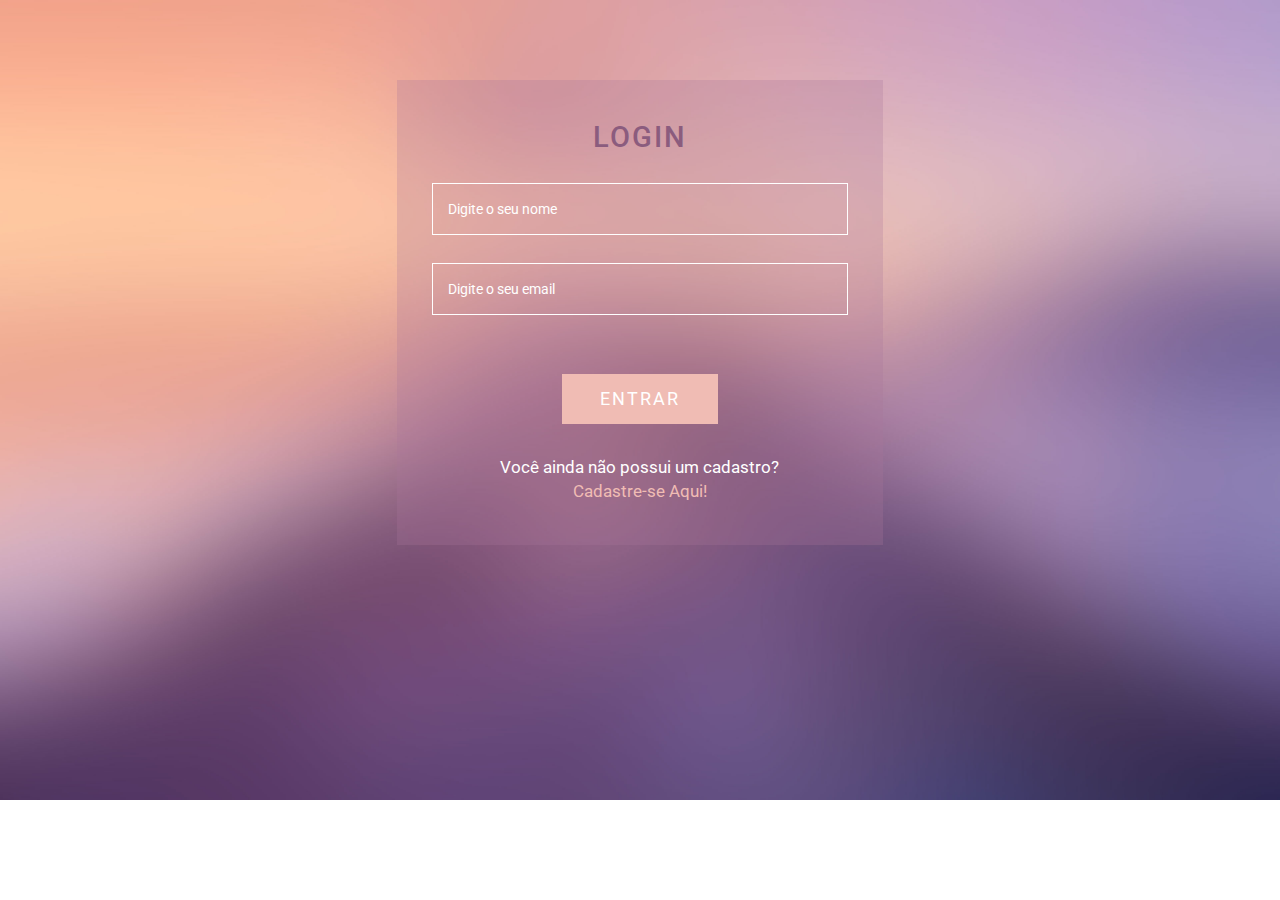
==== commit 064bca97: "Updates" ====
--- a/index.html
+++ b/index.html
@@ -6,47 +6,46 @@
 -->
 <!DOCTYPE html>
 <head>
-<title>Visitors an Admin Panel Category Bootstrap Responsive Website Template | Login :: w3layouts</title>
-<meta name="viewport" content="width=device-width, initial-scale=1">
-<meta http-equiv="Content-Type" content="text/html; charset=utf-8" />
-<meta name="keywords" content="Visitors Responsive web template, Bootstrap Web Templates, Flat Web Templates, Android Compatible web template, 
-Smartphone Compatible web template, free webdesigns for Nokia, Samsung, LG, SonyEricsson, Motorola web design" />
-<script type="application/x-javascript"> addEventListener("load", function() { setTimeout(hideURLbar, 0); }, false); function hideURLbar(){ window.scrollTo(0,1); } </script>
-<!-- bootstrap-css -->
-<link rel="stylesheet" href="css/bootstrap.min.css" >
-<!-- //bootstrap-css -->
-<!-- Custom CSS -->
-<link href="css/style.css" rel='stylesheet' type='text/css' />
-<link href="css/style-responsive.css" rel="stylesheet"/>
-<!-- font CSS -->
-<link href='//fonts.googleapis.com/css?family=Roboto:400,100,100italic,300,300italic,400italic,500,500italic,700,700italic,900,900italic' rel='stylesheet' type='text/css'>
-<!-- font-awesome icons -->
-<link rel="stylesheet" href="css/font.css" type="text/css"/>
-<link href="css/font-awesome.css" rel="stylesheet"> 
-<!-- //font-awesome icons -->
-<script src="js/jquery2.0.3.min.js"></script>
+	<title>Ponto de Venda</title>
+	<meta name="viewport" content="width=device-width, initial-scale=1">
+	<meta http-equiv="Content-Type" content="text/html; charset=utf-8" />
+	<meta name="keywords" content="Visitors Responsive web template, Bootstrap Web Templates, Flat Web Templates, Android Compatible web template, 
+	Smartphone Compatible web template, free webdesigns for Nokia, Samsung, LG, SonyEricsson, Motorola web design" />
+	<script type="application/x-javascript"> addEventListener("load", function() { setTimeout(hideURLbar, 0); }, false); function hideURLbar(){ window.scrollTo(0,1); } </script>
+	<!-- bootstrap-css -->
+	<link rel="stylesheet" href="css/bootstrap.min.css" >
+	<!-- //bootstrap-css -->
+	<!-- Custom CSS -->
+	<link href="css/style.css" rel='stylesheet' type='text/css' />
+	<link href="css/style-responsive.css" rel="stylesheet"/>
+	<!-- font CSS -->
+	<link href='//fonts.googleapis.com/css?family=Roboto:400,100,100italic,300,300italic,400italic,500,500italic,700,700italic,900,900italic' rel='stylesheet' type='text/css'>
+	<!-- font-awesome icons -->
+	<link rel="stylesheet" href="css/font.css" type="text/css"/>
+	<link href="css/font-awesome.css" rel="stylesheet"> 
+	<!-- //font-awesome icons -->
+	<script src="js/jquery2.0.3.min.js"></script>
 </head>
 <body>
-<div class="log-w3">
-<div class="w3layouts-main">
-	<h2>Sign In Now</h2>
-		<form action="#" method="post">
-			<input type="email" class="ggg" name="Email" placeholder="E-MAIL" required="">
-			<input type="password" class="ggg" name="Password" placeholder="PASSWORD" required="">
-			<span><input type="checkbox" />Remember Me</span>
-			<h6><a href="#">Forgot Password?</a></h6>
-				<div class="clearfix"></div>
-				<input type="submit" value="Sign In" name="login">
-		</form>
-		<p>Don't Have an Account ?<a href="registration.html">Create an account</a></p>
-</div>
-</div>
-<script src="js/bootstrap.js"></script>
-<script src="js/jquery.dcjqaccordion.2.7.js"></script>
-<script src="js/scripts.js"></script>
-<script src="js/jquery.slimscroll.js"></script>
-<script src="js/jquery.nicescroll.js"></script>
-<!--[if lte IE 8]><script language="javascript" type="text/javascript" src="js/flot-chart/excanvas.min.js"></script><![endif]-->
-<script src="js/jquery.scrollTo.js"></script>
+	<div class="log-w3">
+		<div class="w3layouts-main">
+			<h2>Login</h2>
+				<form action="#" method="post">
+					<input type="text" class="ggg" name="nome" placeholder="Digite o seu nome" required="">
+					<input type="email" class="ggg" name="email" placeholder="Digite o seu email" required="">					
+					<div class="clearfix"></div>
+					<input type="submit" value="Entrar" name="login">
+				</form>
+				<p>Você ainda não possui um cadastro?</p>
+				<p><a href="cadastro.html" rel="next" target="_self">Cadastre-se Aqui!</a></p>
+		</div>
+	</div>
+	<script src="js/bootstrap.js"></script>
+	<script src="js/jquery.dcjqaccordion.2.7.js"></script>
+	<script src="js/scripts.js"></script>
+	<script src="js/jquery.slimscroll.js"></script>
+	<script src="js/jquery.nicescroll.js"></script>
+	<!--[if lte IE 8]><script language="javascript" type="text/javascript" src="js/flot-chart/excanvas.min.js"></script><![endif]-->
+	<script src="js/jquery.scrollTo.js"></script>
 </body>
 </html>
--- a/css/style.css
+++ b/css/style.css
@@ -784,6 +784,19 @@
     border-top-right-radius: 2px;
     border-top-left-radius: 2px; 
 }
+div.panel-heading {
+    position: relative;
+    height: 57px;
+    line-height: 57px;
+    letter-spacing: 0.2px;
+    color: #000;
+    font-size: 14px;
+    margin-bottom: 10px;
+    padding: 0 6px 0 2.5px;
+    background:#ddede0;
+    border-top-right-radius: 2px;
+    border-top-left-radius: 2px; 
+}
 .panel {
     border: none ! important;
     padding-bottom: 2.5px;
@@ -815,7 +828,6 @@
     text-align: center;
     font-weight: bold;
 }
-
 .agile-calendar-grid {
     border: 1px solid #c0dbc5;
 }
